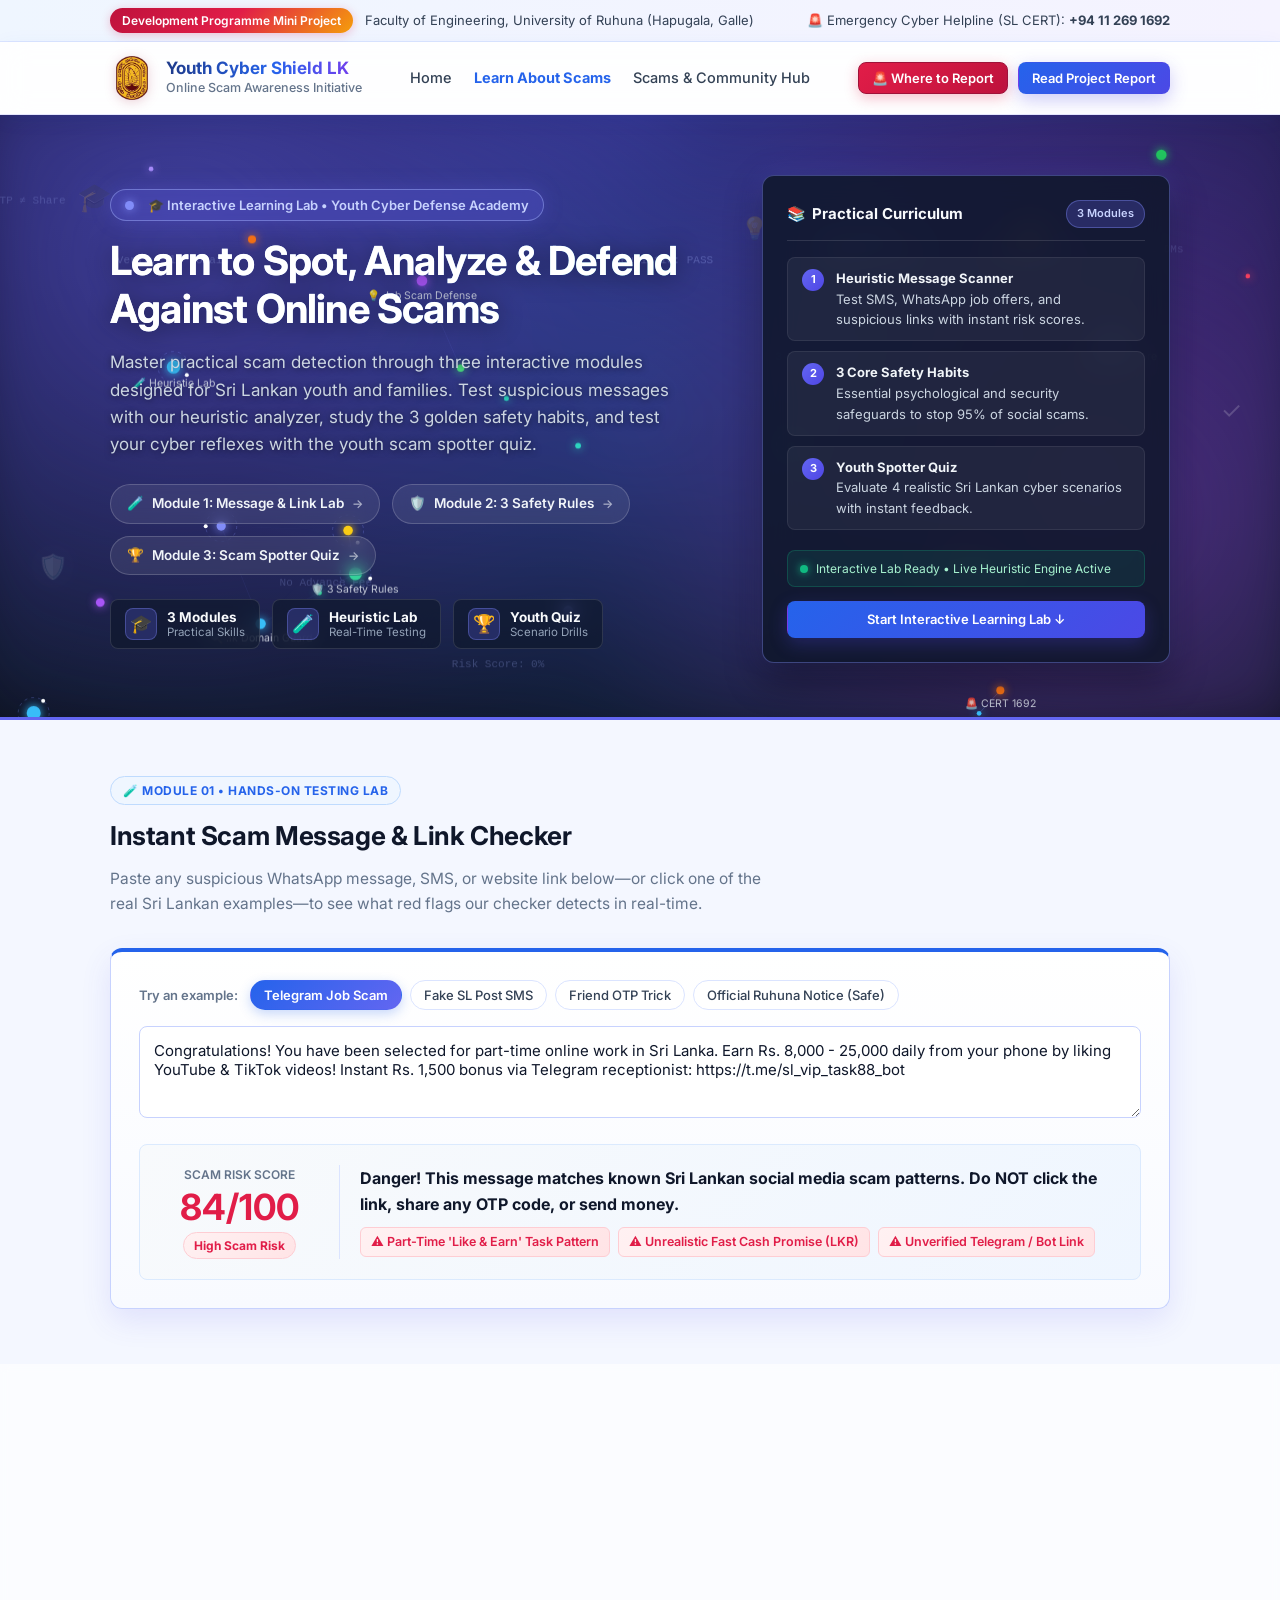
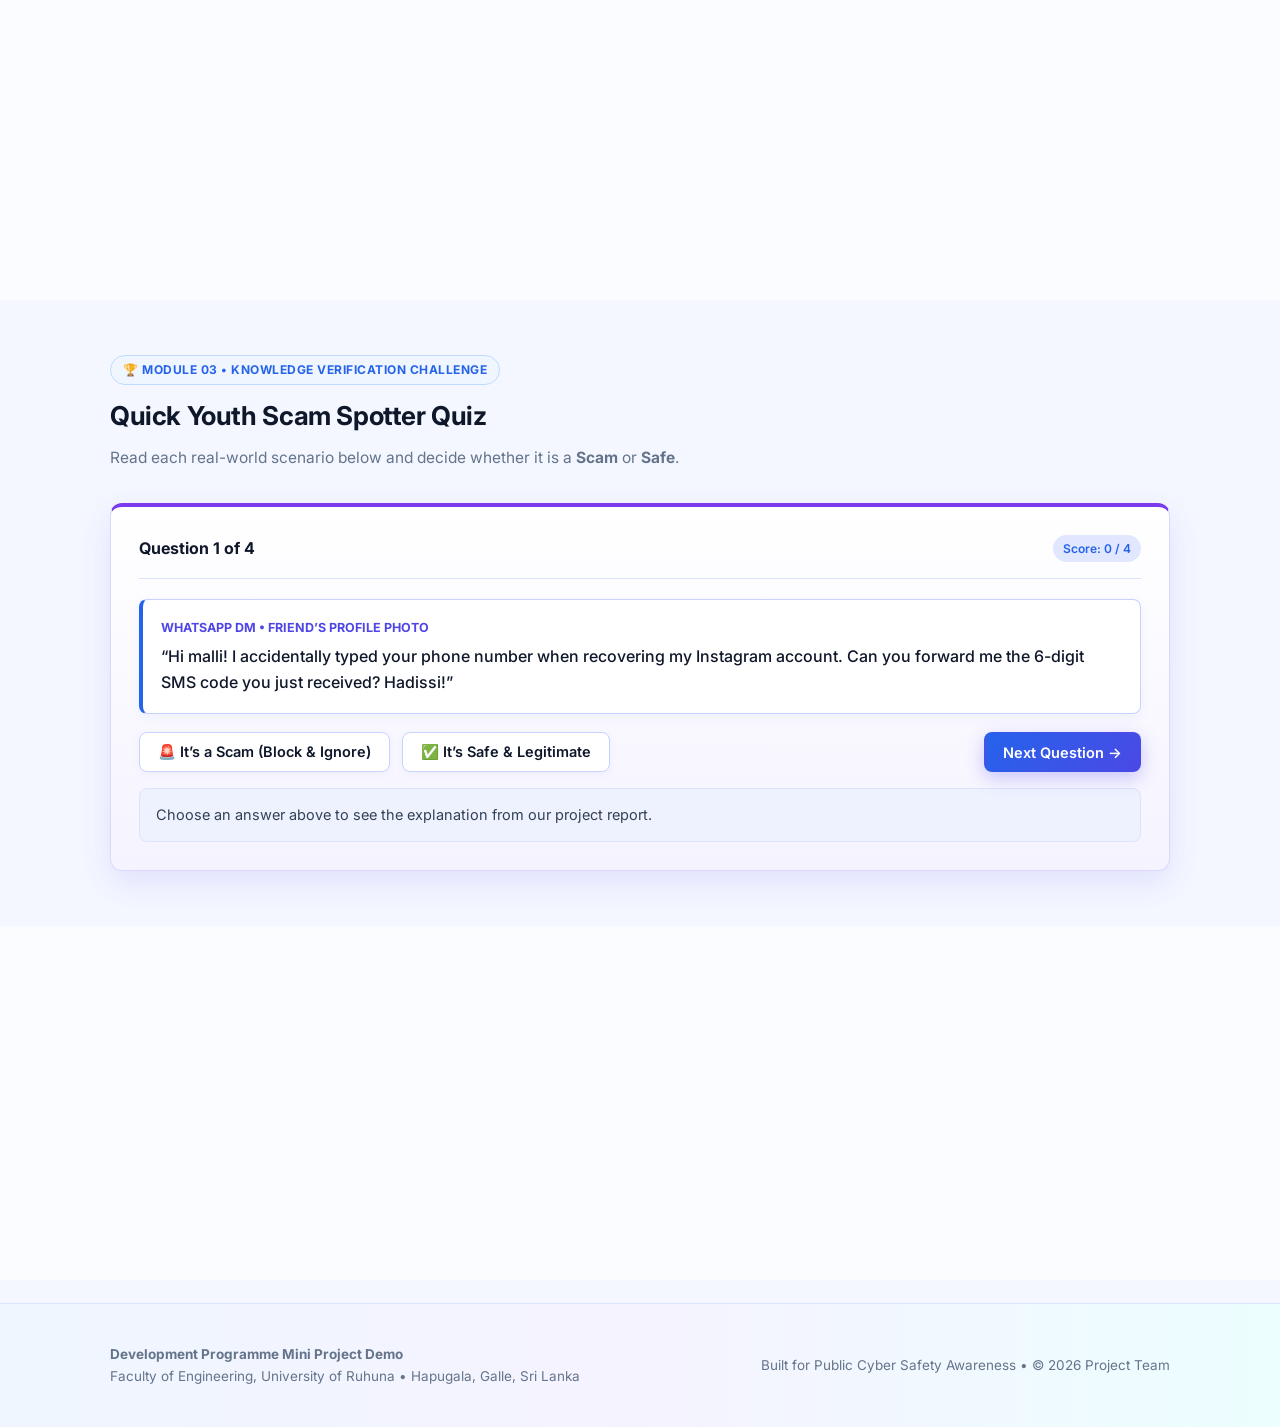
==== learn-scams.html @ e5319274 "Add files via upload" ====
<!DOCTYPE html>
<html lang="en">
<head>
  <meta charset="UTF-8" />
  <meta name="viewport" content="width=device-width, initial-scale=1.0" />
  <title>Learn About Scams &amp; Cyber Defense | Youth Cyber Shield LK - University of Ruhuna</title>
  <meta name="description" content="Interactive Cyber Safety Learning Hub: Instant Message & Link Checker, 3 Rules of Social Media Safety, and Youth Scam Spotter Quiz. Faculty of Engineering, University of Ruhuna." />
  <link rel="icon" type="image/png" href="ruhuna-logo.png" />
  <link rel="stylesheet" href="styles.css?v=2.2" />
</head>
<body>
  <!-- ========================================================================
       1. TOP ACADEMIC PROJECT BAR
       ======================================================================== -->
  <div class="uni-top-bar">
    <div class="container uni-top-inner">
      <div>
        <span class="uni-badge-pill">Development Programme Mini Project</span>
        <span style="margin-left: 8px;">Faculty of Engineering, University of Ruhuna (Hapugala, Galle)</span>
      </div>
      <div>
        <button type="button" class="top-helpline-trigger" data-open-helpline title="Click to view all Sri Lankan emergency scam helplines">
          🚨 Emergency Cyber Helpline (SL CERT): <strong>+94 11 269 1692</strong>
        </button>
      </div>
    </div>
  </div>

  <!-- ========================================================================
       2. QUICK ACCESS NAVIGATION BAR (With Ruhuna Logo in Top-Left)
       ======================================================================== -->
  <header class="site-header">
    <div class="container header-inner">
      <a href="index.html" class="brand-link" aria-label="Youth Cyber Shield LK Home">
        <img
          src="ruhuna-logo.png"
          alt="University of Ruhuna Logo"
          title="University of Ruhuna — Development Programme Mini Project"
          class="brand-logo"
        />
        <div>
          <div class="brand-title">Youth Cyber Shield LK</div>
          <div class="brand-subtitle">Online Scam Awareness Initiative</div>
        </div>
      </a>

      <ul class="nav-links">
        <li><a href="index.html">Home</a></li>
        <li><a href="learn-scams.html" style="color: var(--primary); font-weight: 700;">Learn About Scams</a></li>
        <li><a href="scams-community.html">Scams &amp; Community Hub</a></li>
      </ul>

      <div class="nav-actions">
        <button type="button" class="btn btn-danger btn-sm" data-open-helpline style="display: inline-flex; align-items: center; gap: 5px;">
          🚨 Where to Report
        </button>
        <button type="button" class="btn btn-primary btn-sm" data-open-report>
          Read Project Report
        </button>
      </div>

      <!-- Mobile Hamburger Menu Button -->
      <button type="button" class="mobile-menu-toggle" id="mobile-menu-toggle" aria-label="Toggle navigation menu" aria-expanded="false">
        <span class="hamburger-bar"></span>
        <span class="hamburger-bar"></span>
        <span class="hamburger-bar"></span>
      </button>
    </div>

    <!-- Mobile Slide-Down Navigation Drawer -->
    <div class="mobile-nav-drawer" id="mobile-nav-drawer" aria-hidden="true">
      <div class="mobile-nav-content">
        <div class="mobile-nav-section-title">Navigation Menu</div>
        <ul class="mobile-nav-links">
          <li>
            <a href="index.html" class="mobile-nav-link">
              <span class="mobile-nav-icon">🏠</span>
              <span>Home (Overview &amp; Findings)</span>
            </a>
          </li>
          <li>
            <a href="learn-scams.html" class="mobile-nav-link active">
              <span class="mobile-nav-icon">🎓</span>
              <span>Learn About Scams (Lab &amp; Quiz)</span>
              <span class="mobile-nav-tag">Interactive</span>
            </a>
          </li>
          <li>
            <a href="scams-community.html" class="mobile-nav-link">
              <span class="mobile-nav-icon">📢</span>
              <span>Scams &amp; Community Hub</span>
              <span class="mobile-nav-tag">Live Feed</span>
            </a>
          </li>
        </ul>

        <div class="mobile-nav-divider"></div>
        <div class="mobile-nav-section-title">Emergency &amp; Details</div>

        <div class="mobile-nav-actions">
          <button type="button" class="btn btn-danger btn-sm" data-open-helpline style="width: 100%; justify-content: center;">
            🚨 Emergency Helplines (SL CERT &amp; CID)
          </button>
          <button type="button" class="btn btn-primary btn-sm" data-open-report style="width: 100%; justify-content: center;">
            📄 Read Project Report &amp; Team Details
          </button>
        </div>

        <div class="mobile-nav-footer">
          Faculty of Engineering • University of Ruhuna<br />
          Development Programme Mini Project
        </div>
      </div>
    </div>
  </header>

  <!-- ========================================================================
       3. LEARNING THEME HERO BANNER (Interactive Academy & Lab)
       ======================================================================== -->
  <section class="learning-hero-banner" id="top">
    <!-- Interactive Canvas Visualizing Cyber Knowledge Synapses & Heuristic Defense -->
    <canvas class="learning-hero-canvas" id="learning-academy-canvas" aria-hidden="true"></canvas>

    <!-- Floating Ambient Academic Shapes -->
    <div class="learning-floating-shapes" aria-hidden="true">
      <span class="learning-float-icon icon-1">🎓</span>
      <span class="learning-float-icon icon-2">🛡️</span>
      <span class="learning-float-icon icon-3">💡</span>
      <span class="learning-float-icon icon-4">⚡</span>
      <span class="learning-float-icon icon-5">✓</span>
    </div>

    <div class="container hero-grid">
      <!-- Left Column: Learning Overview -->
      <div>
        <span class="hero-tag learning-badge-glow" style="background: rgba(99, 102, 241, 0.25); border-color: rgba(165, 180, 252, 0.45); color: #c7d2fe;">
          <span class="live-pulse-dot" style="background-color: #818cf8; box-shadow: 0 0 10px #818cf8;"></span>
          <span id="learning-live-ticker">🎓 Interactive Learning Lab • Youth Cyber Defense Academy</span>
        </span>
        <h1 class="hero-title" style="color: #ffffff;">
          Learn to Spot, Analyze &amp; Defend Against Online Scams
        </h1>
        <p class="hero-lead" style="color: #cbd5e1;">
          Master practical scam detection through three interactive modules designed for Sri Lankan youth and families. Test suspicious messages with our heuristic analyzer, study the 3 golden safety habits, and test your cyber reflexes with the youth scam spotter quiz.
        </p>

        <div class="learning-track-bar">
          <a href="#checker" class="learning-module-pill">
            <span class="module-pill-icon">🧪</span>
            <span>Module 1: Message &amp; Link Lab</span>
            <span class="pill-arrow">→</span>
          </a>
          <a href="#safety-steps" class="learning-module-pill">
            <span class="module-pill-icon">🛡️</span>
            <span>Module 2: 3 Safety Rules</span>
            <span class="pill-arrow">→</span>
          </a>
          <a href="#quiz" class="learning-module-pill">
            <span class="module-pill-icon">🏆</span>
            <span>Module 3: Scam Spotter Quiz</span>
            <span class="pill-arrow">→</span>
          </a>
        </div>

        <!-- Animated Learning Metrics Row -->
        <div class="learning-metrics-row">
          <div class="learning-metric-card">
            <span class="metric-icon">🎓</span>
            <div>
              <div class="metric-val">3 Modules</div>
              <div class="metric-lbl">Practical Skills</div>
            </div>
          </div>
          <div class="learning-metric-card">
            <span class="metric-icon">🧪</span>
            <div>
              <div class="metric-val">Heuristic Lab</div>
              <div class="metric-lbl">Real-Time Testing</div>
            </div>
          </div>
          <div class="learning-metric-card">
            <span class="metric-icon">🏆</span>
            <div>
              <div class="metric-val">Youth Quiz</div>
              <div class="metric-lbl">Scenario Drills</div>
            </div>
          </div>
        </div>
      </div>

      <!-- Right Column: Interactive Curriculum Card -->
      <aside class="learning-curriculum-card" aria-label="Interactive Curriculum Overview">
        <div style="display: flex; align-items: center; justify-content: space-between; padding-bottom: 12px; border-bottom: 1px solid rgba(255, 255, 255, 0.12);">
          <div style="font-weight: 700; font-size: 15px; color: #f8fafc; display: flex; align-items: center; gap: 6px;">
            <span>📚</span>
            <span>Practical Curriculum</span>
          </div>
          <span class="scam-badge" style="background: rgba(99, 102, 241, 0.25); color: #c7d2fe; border: 1px solid rgba(129, 140, 248, 0.4); font-size: 11px;">
            3 Modules
          </span>
        </div>

        <div class="curriculum-list">
          <div class="curriculum-item">
            <span class="curriculum-step-badge">1</span>
            <div>
              <strong style="color: #f1f5f9; display: block;">Heuristic Message Scanner</strong>
              <span>Test SMS, WhatsApp job offers, and suspicious links with instant risk scores.</span>
            </div>
          </div>

          <div class="curriculum-item">
            <span class="curriculum-step-badge">2</span>
            <div>
              <strong style="color: #f1f5f9; display: block;">3 Core Safety Habits</strong>
              <span>Essential psychological and security safeguards to stop 95% of social scams.</span>
            </div>
          </div>

          <div class="curriculum-item">
            <span class="curriculum-step-badge">3</span>
            <div>
              <strong style="color: #f1f5f9; display: block;">Youth Spotter Quiz</strong>
              <span>Evaluate 4 realistic Sri Lankan cyber scenarios with instant feedback.</span>
            </div>
          </div>
        </div>

        <!-- Interactive Lab Radar Status Indicator -->
        <div class="curriculum-radar-bar">
          <span class="radar-dot-pulse"></span>
          <span class="radar-text">Interactive Lab Ready • Live Heuristic Engine Active</span>
        </div>

        <a href="#checker" class="btn btn-primary btn-sm" style="width: 100%; text-align: center;">
          Start Interactive Learning Lab ↓
        </a>
      </aside>
    </div>
  </section>

  <!-- ========================================================================
       4. MODULE 01: INTERACTIVE SCAM MESSAGE & LINK CHECKER (Demo Tool)
       ======================================================================== -->
  <section class="section" id="checker">
    <div class="container">
      <div class="section-header">
        <span class="learning-badge-tag">🧪 Module 01 • Hands-on Testing Lab</span>
        <h2 class="section-title">Instant Scam Message &amp; Link Checker</h2>
        <p class="section-desc">
          Paste any suspicious WhatsApp message, SMS, or website link below—or click one of the real Sri Lankan examples—to see what red flags our checker detects in real-time.
        </p>
      </div>

      <div class="checker-card">
        <div class="preset-row" id="scanner-presets">
          <span class="preset-label">Try an example:</span>
          <button type="button" class="preset-chip" data-preset="telegram" data-active>Telegram Job Scam</button>
          <button type="button" class="preset-chip" data-preset="slpost">Fake SL Post SMS</button>
          <button type="button" class="preset-chip" data-preset="whatsapp_otp">Friend OTP Trick</button>
          <button type="button" class="preset-chip" data-preset="safe_uni">Official Ruhuna Notice (Safe)</button>
        </div>

        <textarea id="scanner-input" class="checker-textarea" aria-label="Paste message or link to check">Congratulations! You have been selected for part-time online work in Sri Lanka. Earn Rs. 8,000 - 25,000 daily from your phone by liking YouTube & TikTok videos! Instant Rs. 1,500 bonus via Telegram receptionist: https://t.me/sl_vip_task88_bot</textarea>

        <div class="checker-result" id="scanner-output">
          <div class="score-box">
            <div class="score-label">Scam Risk Score</div>
            <div class="score-number" id="risk-score-number" style="color: var(--danger-text);">94/100</div>
            <span class="score-verdict badge-red" id="risk-verdict-label">High Scam Risk</span>
          </div>

          <div>
            <div style="font-weight: 700; font-size: 16px; color: var(--text-main);" id="risk-summary-text">
              Warning: This looks like a classic Telegram/WhatsApp “Part-Time Task” scam targeting Sri Lankan students.
            </div>
            <div class="flags-list" id="risk-flags-container">
              <!-- Populated by app.js -->
            </div>
          </div>
        </div>
      </div>
    </div>
  </section>

  <!-- ========================================================================
       5. MODULE 02: SIMPLE 3-STEP SAFETY GUIDE FOR YOUTH
       ======================================================================== -->
  <section class="section section-alt" id="safety-steps">
    <div class="container">
      <div class="section-header">
        <span class="learning-badge-tag">🛡️ Module 02 • Core Prevention Checklist</span>
        <h2 class="section-title">3 Simple Rules to Stay Safe on Social Media</h2>
        <p class="section-desc">
          Share these three habits with your batchmates, siblings, and parents—they stop over 95% of social engineering attacks.
        </p>
      </div>

      <div class="steps-grid">
        <div class="step-card">
          <span class="step-number">1</span>
          <h3>Pause When Pressured</h3>
          <p>
            Scammers rely on urgency—either fear (“your account/parcel will be blocked in 2 hours”) or easy money (“earn Rs. 15,000 today”). Whenever a message rushes you, pause and verify.
          </p>
        </div>

        <div class="step-card">
          <span class="step-number">2</span>
          <h3>Turn On 2-Step Verification</h3>
          <p>
            Go to <strong>WhatsApp / Telegram → Settings → Account → Two-Step Verification</strong> and set a 6-digit PIN. Never forward SMS verification codes to anyone, even if it looks like a friend asking.
          </p>
        </div>

        <div class="step-card">
          <span class="step-number">3</span>
          <h3>Call Before You Send Money</h3>
          <p>
            If a friend or relative messages you on WhatsApp or Instagram asking for an urgent bank transfer or EzCash reload, call their phone number directly to hear their voice first.
          </p>
        </div>
      </div>
    </div>
  </section>

  <!-- ========================================================================
       6. MODULE 03: QUICK 4-QUESTION YOUTH AWARENESS QUIZ
       ======================================================================== -->
  <section class="section" id="quiz">
    <div class="container">
      <div class="section-header">
        <span class="learning-badge-tag">🏆 Module 03 • Knowledge Verification Challenge</span>
        <h2 class="section-title">Quick Youth Scam Spotter Quiz</h2>
        <p class="section-desc">
          Read each real-world scenario below and decide whether it is a <strong>Scam</strong> or <strong>Safe</strong>.
        </p>
      </div>

      <div class="quiz-card">
        <div class="quiz-top-bar">
          <span style="font-weight: 700; color: var(--text-main);" id="quiz-progress-label">Question 1 of 4</span>
          <span class="scam-badge" style="background: var(--primary-light); color: var(--primary);" id="quiz-score-badge">
            Score: 0 / 4
          </span>
        </div>

        <div class="quiz-message-box">
          <div class="quiz-sender" id="quiz-channel-tag">WHATSAPP DM • FRIEND’S PROFILE PHOTO</div>
          <div class="quiz-text" id="quiz-message-text">
            “Hi malli! I accidentally typed your phone number when recovering my Instagram account. Can you forward me the 6-digit SMS code you just received? Hadissi!”
          </div>
        </div>

        <div class="quiz-btn-row">
          <button type="button" class="btn btn-outline" data-quiz-answer="scam">
            🚨 It’s a Scam (Block &amp; Ignore)
          </button>
          <button type="button" class="btn btn-outline" data-quiz-answer="safe">
            ✅ It’s Safe &amp; Legitimate
          </button>
          <button type="button" class="btn btn-primary" id="quiz-next-btn" style="margin-left: auto;">
            Next Question →
          </button>
        </div>

        <div class="quiz-feedback-banner" id="quiz-feedback-box">
          Choose an answer above to see the explanation from our project report.
        </div>
      </div>
    </div>
  </section>

  <!-- ========================================================================
       7. NEXT STEPS & COMMUNITY GATEWAY
       ======================================================================== -->
  <section class="section section-alt" style="padding: 48px 0; border-top: 1px solid var(--border-color);">
    <div class="container" style="text-align: center; max-width: 720px;">
      <span class="learning-badge-tag" style="background: #fdf2f8; color: #be185d; border-color: #fbcfe8;">
        🤝 Put Knowledge Into Practice
      </span>
      <h3 style="font-size: 22px; font-weight: 700; color: var(--text-main); margin-bottom: 8px;">
        Found a Suspicious Message in Real Life?
      </h3>
      <p style="font-size: 15px; color: var(--text-muted); margin-bottom: 22px;">
        Share it on our public Community Watch board to protect other youth, parents, and schools across Sri Lanka, or study our empirical survey on the top 4 social media scams.
      </p>
      <div style="display: flex; flex-wrap: wrap; justify-content: center; gap: 12px;">
        <a href="scams-community.html#tab-community" class="btn btn-primary">
          📢 Share Scam Alert with Society
        </a>
        <a href="scams-community.html#tab-scams" class="btn btn-outline">
          🔍 Explore Top 4 Scam Directory
        </a>
        <a href="index.html" class="btn btn-outline">
          ← Return to Home
        </a>
      </div>
    </div>
  </section>

  <!-- ========================================================================
       8. CLEAN LIGHT FOOTER
       ======================================================================== -->
  <footer class="site-footer">
    <div class="container footer-inner">
      <div class="footer-note">
        <strong>Development Programme Mini Project Demo</strong><br />
        Faculty of Engineering, University of Ruhuna • Hapugala, Galle, Sri Lanka
      </div>

      <div class="footer-note">
        Built for Public Cyber Safety Awareness • © 2026 Project Team
      </div>
    </div>
  </footer>

  <!-- ========================================================================
       9. PROJECT REPORT SUMMARY MODAL
       ======================================================================== -->
  <div class="modal-backdrop" id="report-modal" role="dialog" aria-modal="true" aria-labelledby="report-modal-title">
    <div class="modal-card">
      <div class="modal-head">
        <div>
          <div style="font-size: 12px; font-weight: 700; color: var(--ruhuna-maroon); text-transform: uppercase;">
            University of Ruhuna • Faculty of Engineering
          </div>
          <h3 id="report-modal-title" style="font-size: 18px; font-weight: 700; color: var(--text-main);">
            Development Programme Mini Project Report Summary
          </h3>
        </div>
        <button type="button" class="btn btn-outline btn-sm" id="close-report-modal">Close ✕</button>
      </div>

      <div class="modal-body">
        <div style="background: var(--bg-subtle); padding: 16px; border-radius: var(--radius-sm); border: 1px solid var(--border-color);">
          <div style="font-size: 12px; font-weight: 700; color: var(--text-muted); text-transform: uppercase; margin-bottom: 4px;">
            Project Title
          </div>
          <div style="font-size: 16px; font-weight: 700; color: var(--text-main); margin-bottom: 12px;">
            Online Scam Awareness Among Sri Lankan Youth: Survey Analysis &amp; Preventive Web Platform
          </div>
          <div style="display: flex; align-items: center; gap: 12px; padding-top: 10px; border-top: 1px solid var(--border-color);">
            <img
              src="supervisor.jpg"
              alt="Mr. B.D.S.M. Kavisigamuwa"
              style="width: 52px; height: 52px; border-radius: 50%; object-fit: cover; object-position: center 22%; border: 2px solid var(--primary); flex-shrink: 0;"
            />
            <div style="font-size: 13.5px; color: var(--text-body);">
              <strong>Project Supervisor:</strong> Mr. B.D.S.M. Kavisigamuwa<br />
              <strong>Group Members:</strong> K.M.R.I. Suraweera (Developer), K.H. Sumuditha, S.D.T.A. Sumedhaarachchi, S. Thaaniyaluxman
            </div>
          </div>
          <div style="display: flex; align-items: center; flex-wrap: wrap; gap: 10px; margin-top: 10px; padding-top: 10px; border-top: 1px dashed var(--border-color);">
            <img
              src="suraweera.jpg"
              alt="K.M.R.I. Suraweera (Developer)"
              style="width: 40px; height: 40px; border-radius: 50%; object-fit: cover; object-position: center 20%; border: 2px solid var(--primary); flex-shrink: 0;"
            />
            <span style="font-size: 13px; font-weight: 600; color: var(--text-main);">K.M.R.I. Suraweera <small style="color: var(--primary); font-weight: 700;">(Developer)</small></span>
            <span style="color: var(--border-color);">•</span>
            <img
              src="sumuditha.jpg"
              alt="K.H. Sumuditha"
              style="width: 40px; height: 40px; border-radius: 50%; object-fit: cover; object-position: center 20%; border: 2px solid var(--primary); flex-shrink: 0;"
            />
            <span style="font-size: 13px; font-weight: 600; color: var(--text-main);">K.H. Sumuditha</span>
            <span style="color: var(--border-color);">•</span>
            <img
              src="sumedhaarachchi.jpg"
              alt="S.D.T.A. Sumedhaarachchi"
              style="width: 40px; height: 40px; border-radius: 50%; object-fit: cover; object-position: center 20%; border: 2px solid var(--primary); flex-shrink: 0;"
            />
            <span style="font-size: 13px; font-weight: 600; color: var(--text-main);">S.D.T.A. Sumedhaarachchi</span>
            <span style="color: var(--border-color);">•</span>
            <img
              src="thaaniyaluxman.jpg"
              alt="S. Thaaniyaluxman"
              style="width: 40px; height: 40px; border-radius: 50%; object-fit: cover; object-position: center 20%; border: 2px solid var(--primary); flex-shrink: 0;"
            />
            <span style="font-size: 13px; font-weight: 600; color: var(--text-main);">S. Thaaniyaluxman</span>
          </div>
        </div>

        <div>
          <h4 style="font-size: 15px; font-weight: 700; color: var(--text-main); margin-bottom: 6px;">1. Executive Abstract</h4>
          <p style="font-size: 14.5px; color: var(--text-body);">
            With high social media penetration among Sri Lankan youth aged 16–26, scammers increasingly use WhatsApp, Telegram, Instagram, and TikTok to run “part-time task” Ponzi schemes, phishing giveaways, and OTP account takeovers. Our Development Programme Mini Project survey (<strong>N = 420</strong> respondents) found that while youth use social platforms daily, <strong>68.4%</strong> struggle to spot spoofed website domains (<code>.top</code>, <code>.xyz</code>) on mobile phones and <strong>81.0%</strong> are unaware of official reporting procedures through Sri Lanka CERT|CC.
          </p>
        </div>

        <div>
          <h4 style="font-size: 15px; font-weight: 700; color: var(--text-main); margin-bottom: 6px;">2. Key Survey Takeaways (N = 420 Youth Respondents)</h4>
          <ul style="padding-left: 20px; font-size: 14.5px; color: var(--text-body); display: flex; flex-direction: column; gap: 6px;">
            <li><strong>73.1%</strong> received unsolicited WhatsApp or Telegram messages offering high daily payouts for liking social media posts.</li>
            <li><strong>42.0%</strong> of reported financial losses originated from “VIP Prepaid Task” traps after scammers paid a small initial bonus (Rs. 1,000–1,500) to build trust.</li>
            <li><strong>68.4%</strong> could not reliably distinguish fake courier/telecom phishing links from official <code>.lk</code> websites.</li>
          </ul>
        </div>

        <div style="display: flex; align-items: center; justify-content: flex-end; padding-top: 12px; border-top: 1px solid var(--border-color);">
          <a href="#checker" class="btn btn-primary btn-sm" onclick="document.getElementById('report-modal').removeAttribute('data-open');">
            Try the Scam Message Checker
          </a>
        </div>
      </div>
    </div>
  </div>

  <!-- ========================================================================
       10. EMERGENCY SCAM HELPLINES POPUP MODAL (Quick Access)
       ======================================================================== -->
  <div class="modal-backdrop" id="helpline-modal" role="dialog" aria-modal="true" aria-labelledby="helpline-modal-title">
    <div class="modal-card" style="border-top: 4px solid #e11d48; max-width: 680px;">
      <div class="modal-head" style="border-bottom: 1px solid var(--border-color); padding-bottom: 14px;">
        <div>
          <div style="font-size: 12px; font-weight: 700; color: #e11d48; text-transform: uppercase; letter-spacing: 0.5px;">
            🚨 Emergency Assistance • Sri Lanka
          </div>
          <h3 id="helpline-modal-title" style="font-size: 20px; font-weight: 700; color: var(--text-main);">
            Where to Report Scams in Sri Lanka
          </h3>
        </div>
        <button type="button" class="btn btn-outline btn-sm" id="close-helpline-modal">Close ✕</button>
      </div>

      <div class="modal-body" style="display: flex; flex-direction: column; gap: 16px; padding: 22px;">
        <p style="font-size: 14.5px; color: var(--text-muted); margin: 0;">
          If you or someone you know has shared a 6-digit OTP, clicked a phishing link, or transferred money to a scammer, contact these official organizations immediately:
        </p>

        <ul class="helpline-list" style="margin: 0;">
          <li class="helpline-item">
            <div>
              <strong style="color: var(--text-main); font-size: 15px;">Sri Lanka CERT|CC (National Cyber Security Center)</strong>
              <span style="display: block; font-size: 13.5px; color: var(--text-muted); margin-top: 3px;">
                Hotline: <strong>+94 11 269 1692</strong> • Email: <a href="mailto:report@cert.gov.lk" style="color: var(--primary);">report@cert.gov.lk</a>
              </span>
            </div>
            <button type="button" class="btn btn-outline btn-sm" data-copy="+94 11 269 1692">
              Copy
            </button>
          </li>
          <li class="helpline-item">
            <div>
              <strong style="color: var(--text-main); font-size: 15px;">CID Cyber Crime Division (Sri Lanka Police)</strong>
              <span style="display: block; font-size: 13.5px; color: var(--text-muted); margin-top: 3px;">
                Tel: <strong>011-2422176</strong> • Police Emergency: <strong>119</strong>
              </span>
            </div>
            <span class="scam-badge badge-red">24/7 Police</span>
          </li>
          <li class="helpline-item">
            <div>
              <strong style="color: var(--text-main); font-size: 15px;">Your Bank’s 24/7 Fraud &amp; Card Hotline</strong>
              <span style="display: block; font-size: 13.5px; color: var(--text-muted); margin-top: 3px;">
                Call the phone number printed on the back of your ATM/Debit card immediately to freeze transfers or compromised accounts.
              </span>
            </div>
            <span class="scam-badge badge-amber">Urgent</span>
          </li>
        </ul>

        <div style="background: var(--bg-subtle); padding: 14px; border-radius: var(--radius-sm); border: 1px solid var(--border-color); font-size: 13px; color: var(--text-body);">
          💡 <strong>Quick Action Advice:</strong> Take screenshots of suspicious WhatsApp/Telegram messages, transaction receipts, and phone numbers before blocking the scammer. Sri Lanka CERT and Police CID require these records when filing a formal cyber complaint.
        </div>

        <div style="display: flex; justify-content: flex-end; gap: 10px; padding-top: 10px; border-top: 1px solid var(--border-color);">
          <a href="scams-community.html#tab-community" class="btn btn-outline btn-sm" onclick="document.getElementById('helpline-modal').removeAttribute('data-open');">
            📢 Post to Community Warning Board
          </a>
          <button type="button" class="btn btn-primary btn-sm" onclick="document.getElementById('helpline-modal').removeAttribute('data-open');">
            Understood, Close
          </button>
        </div>
      </div>
    </div>
  </div>

  <!-- ========================================================================
       MOBILE FIXED BOTTOM NAVIGATION BAR (Thumb Friendly)
       ======================================================================== -->
  <nav class="mobile-bottom-bar" aria-label="Mobile Quick Navigation">
    <a href="index.html" class="mobile-tab-item">
      <span class="tab-icon">🏠</span>
      <span class="tab-label">Home</span>
    </a>
    <a href="learn-scams.html" class="mobile-tab-item active">
      <span class="tab-icon">🎓</span>
      <span class="tab-label">Learn</span>
    </a>
    <a href="scams-community.html" class="mobile-tab-item">
      <span class="tab-icon">📢</span>
      <span class="tab-label">Alerts</span>
    </a>
    <button type="button" class="mobile-tab-item helpline-tab" data-open-helpline>
      <span class="tab-icon">🚨</span>
      <span class="tab-label">Report</span>
    </button>
  </nav>

  <script src="app.js?v=2.2"></script>
</body>
</html>
---- styles.css ----
/* ==========================================================================
   VIBRANT COLORFUL LIGHT-THEME & ANIMATED STYLESHEET
   Development Programme Mini Project — University of Ruhuna
   Topic: Online Scam Awareness Among Sri Lankan Youth
   ========================================================================== */

@import url('https://fonts.googleapis.com/css2?family=Inter:wght@400;500;600;700&display=swap');

:root {
  --bg-page: #f4f7ff;
  --bg-card: #ffffff;
  --bg-subtle: #eef2ff;
  --text-main: #0f172a;
  --text-body: #334155;
  --text-muted: #64748b;
  --border-color: #dbe4ff;

  /* Vibrant multi-tone palette */
  --primary: #2563eb;
  --primary-hover: #1d4ed8;
  --primary-light: #e0e7ff;
  --accent-indigo: #4f46e5;
  --accent-violet: #7c3aed;
  --accent-teal: #0d9488;
  --accent-cyan: #06b6d4;
  --ruhuna-maroon: #9f1239;
  --ruhuna-gold: #d97706;
  --ruhuna-cream: #fffbeb;

  /* Status colors */
  --danger-bg: #fff1f2;
  --danger-border: #fecdd3;
  --danger-text: #e11d48;

  --warning-bg: #fffbeb;
  --warning-border: #fde68a;
  --warning-text: #d97706;

  --safe-bg: #ecfdf5;
  --safe-border: #a7f3d0;
  --safe-text: #059669;

  --radius-sm: 8px;
  --radius-md: 12px;
  --radius-lg: 16px;
  --shadow-sm: 0 4px 14px rgba(37, 99, 235, 0.06);
  --shadow-md: 0 12px 30px rgba(79, 70, 229, 0.12);
}

/* ==========================================================================
   KEYFRAME ANIMATIONS
   ========================================================================== */
@keyframes gradientFlow {
  0% { background-position: 0% 50%; }
  50% { background-position: 100% 50%; }
  100% { background-position: 0% 50%; }
}

@keyframes floatCard {
  0%, 100% { transform: translateY(0px); }
  50% { transform: translateY(-7px); }
}

@keyframes softPulse {
  0%, 100% { box-shadow: 0 0 0 0 rgba(37, 99, 235, 0.28); }
  50% { box-shadow: 0 0 0 8px rgba(37, 99, 235, 0); }
}

@keyframes badgePulseRed {
  0%, 100% { box-shadow: 0 0 0 0 rgba(225, 29, 72, 0.25); }
  50% { box-shadow: 0 0 0 6px rgba(225, 29, 72, 0); }
}

@keyframes fadeInUp {
  from {
    opacity: 0;
    transform: translateY(22px);
  }
  to {
    opacity: 1;
    transform: translateY(0);
  }
}

@keyframes shimmerSweep {
  0% { transform: translateX(-120%) skewX(-18deg); }
  100% { transform: translateX(220%) skewX(-18deg); }
}

@keyframes cyberBgPanZoom {
  0% {
    transform: scale(1.06) translate(0%, 0%);
  }
  33% {
    transform: scale(1.18) translate(-3%, -2%);
  }
  66% {
    transform: scale(1.13) translate(2.5%, 1.8%);
  }
  100% {
    transform: scale(1.06) translate(0%, 0%);
  }
}

@keyframes heroBannerScanBeam {
  0% {
    transform: translateY(-100%);
    opacity: 0;
  }
  30% {
    opacity: 0.55;
  }
  70% {
    opacity: 0.55;
  }
  100% {
    transform: translateY(220%);
    opacity: 0;
  }
}

@keyframes cyberBgMobilePan {
  0% {
    transform: scale(1.04) translate(0%, 0%);
  }
  50% {
    transform: scale(1.08) translate(-1.5%, 1%);
  }
  100% {
    transform: scale(1.04) translate(1.5%, -1%);
  }
}

@keyframes heroBannerMobileScan {
  0% {
    top: -80px;
    opacity: 0;
  }
  15% {
    opacity: 0.45;
  }
  85% {
    opacity: 0.45;
  }
  100% {
    top: 100%;
    opacity: 0;
  }
}

*,
*::before,
*::after {
  box-sizing: border-box;
  margin: 0;
  padding: 0;
}

html {
  scroll-behavior: smooth;
  font-family: 'Inter', -apple-system, BlinkMacSystemFont, 'Segoe UI', Roboto, sans-serif;
  color: var(--text-main);
  background-color: var(--bg-page);
  line-height: 1.6;
}

body {
  position: relative;
  background-color: var(--bg-page);
  color: var(--text-body);
  font-size: 16px;
  overflow-x: hidden;
}

/* Subtle light-themed background glow for lower page sections */
body::before {
  content: "";
  position: fixed;
  inset: 0;
  z-index: -2;
  background:
    radial-gradient(circle at 12% 15%, rgba(59, 130, 246, 0.1), transparent 36%),
    radial-gradient(circle at 88% 25%, rgba(16, 185, 129, 0.1), transparent 38%),
    radial-gradient(circle at 50% 75%, rgba(124, 58, 237, 0.08), transparent 42%),
    var(--bg-page);
  pointer-events: none;
}

/* Animated Floating Cyber / Hacker / Scam-Alert Banner Canvas */
.cyber-bg-canvas {
  position: absolute;
  inset: 0;
  width: 100%;
  height: 100%;
  z-index: 1;
  pointer-events: none;
  filter: blur(0.6px);
  opacity: 0.92;
}

a {
  color: var(--primary);
  text-decoration: none;
  transition: color 0.2s ease;
}

a:hover {
  text-decoration: underline;
}

img {
  max-width: 100%;
  display: block;
}

.container {
  width: 100%;
  max-width: 1100px;
  margin: 0 auto;
  padding: 0 20px;
}

/* Scroll-reveal animation helper */
.reveal-on-scroll {
  opacity: 0;
  transform: translateY(24px);
  transition: opacity 0.65s cubic-bezier(0.22, 1, 0.36, 1), transform 0.65s cubic-bezier(0.22, 1, 0.36, 1);
}

.reveal-on-scroll.is-visible {
  opacity: 1;
  transform: translateY(0);
}

/* ==========================================================================
   TOP UNIVERSITY BANNER
   ========================================================================== */
.uni-top-bar {
  background: linear-gradient(90deg, #eff6ff 0%, #f5f3ff 50%, #ecfeff 100%);
  background-size: 200% 200%;
  animation: gradientFlow 10s ease infinite;
  border-bottom: 1px solid var(--border-color);
  font-size: 13px;
  color: var(--text-body);
  padding: 8px 0;
}

.uni-top-inner {
  display: flex;
  align-items: center;
  justify-content: space-between;
  flex-wrap: wrap;
  gap: 8px;
}

.uni-badge-pill {
  display: inline-flex;
  align-items: center;
  gap: 6px;
  font-weight: 600;
  color: #ffffff;
  background: linear-gradient(135deg, #be123c 0%, #e11d48 50%, #f59e0b 100%);
  padding: 3px 12px;
  border-radius: 999px;
  font-size: 12px;
  box-shadow: 0 2px 10px rgba(225, 29, 72, 0.25);
  animation: badgePulseRed 3s infinite;
}

/* ==========================================================================
   NAVIGATION HEADER
   ========================================================================== */
.site-header {
  position: sticky;
  top: 0;
  z-index: 40;
  background: rgba(255, 255, 255, 0.88);
  backdrop-filter: blur(14px);
  -webkit-backdrop-filter: blur(14px);
  border-bottom: 1px solid rgba(99, 102, 241, 0.16);
  box-shadow: 0 4px 20px rgba(37, 99, 235, 0.06);
}

.header-inner {
  display: flex;
  align-items: center;
  justify-content: space-between;
  min-height: 72px;
  gap: 16px;
}

.brand-link {
  display: flex;
  align-items: center;
  gap: 12px;
  text-decoration: none !important;
  color: var(--text-main);
  transition: transform 0.25s ease;
}

.brand-link:hover {
  transform: translateY(-1px);
}

.brand-logo {
  width: 44px;
  height: 44px;
  object-fit: contain;
  flex-shrink: 0;
  filter: drop-shadow(0 2px 6px rgba(159, 18, 57, 0.2));
  transition: transform 0.35s cubic-bezier(0.34, 1.56, 0.64, 1);
}

.brand-link:hover .brand-logo {
  transform: scale(1.1) rotate(-4deg);
}

.brand-title {
  font-size: 17px;
  font-weight: 700;
  background: linear-gradient(90deg, #1e3a8a 0%, #2563eb 55%, #7c3aed 100%);
  -webkit-background-clip: text;
  background-clip: text;
  color: transparent;
  line-height: 1.2;
}

.brand-subtitle {
  font-size: 12.5px;
  color: var(--text-muted);
  font-weight: 500;
}

.nav-links {
  display: flex;
  align-items: center;
  gap: 22px;
  list-style: none;
}

.nav-links a {
  position: relative;
  color: var(--text-body);
  font-size: 14.5px;
  font-weight: 500;
  text-decoration: none;
  padding: 4px 0;
  transition: color 0.2s ease;
}

.nav-links a::after {
  content: "";
  position: absolute;
  left: 0;
  bottom: -2px;
  width: 100%;
  height: 2px;
  border-radius: 2px;
  background: linear-gradient(90deg, var(--primary), var(--accent-violet), var(--accent-cyan));
  transform: scaleX(0);
  transform-origin: right;
  transition: transform 0.28s cubic-bezier(0.22, 1, 0.36, 1);
}

.nav-links a:hover {
  color: var(--primary);
}

.nav-links a:hover::after {
  transform: scaleX(1);
  transform-origin: left;
}

/* ==========================================================================
   BUTTONS
   ========================================================================== */
.btn {
  position: relative;
  overflow: hidden;
  display: inline-flex;
  align-items: center;
  justify-content: center;
  gap: 8px;
  padding: 10px 18px;
  border-radius: var(--radius-sm);
  font-size: 14.5px;
  font-weight: 600;
  cursor: pointer;
  border: 1px solid transparent;
  text-decoration: none !important;
  transition: transform 0.22s cubic-bezier(0.34, 1.56, 0.64, 1), box-shadow 0.22s ease, background-color 0.2s ease, border-color 0.2s ease;
  font-family: inherit;
}

.btn:hover {
  transform: translateY(-2px);
}

.btn:active {
  transform: translateY(0px);
}

.btn-primary {
  background: linear-gradient(135deg, #2563eb 0%, #4f46e5 55%, #7c3aed 100%);
  background-size: 200% 200%;
  animation: gradientFlow 6s ease infinite;
  color: #ffffff;
  box-shadow: 0 6px 18px rgba(79, 70, 229, 0.28);
}

.btn-primary::before {
  content: "";
  position: absolute;
  top: 0;
  left: 0;
  width: 45%;
  height: 100%;
  background: linear-gradient(90deg, transparent, rgba(255, 255, 255, 0.32), transparent);
  transform: translateX(-120%) skewX(-18deg);
}

.btn-primary:hover::before {
  animation: shimmerSweep 0.75s ease;
}

.btn-primary:hover {
  box-shadow: 0 10px 24px rgba(79, 70, 229, 0.38);
}

.btn-outline {
  background-color: #ffffff;
  color: var(--text-main);
  border-color: #c7d2fe;
  box-shadow: 0 2px 8px rgba(37, 99, 235, 0.05);
}

.btn-outline:hover {
  background: linear-gradient(135deg, #eff6ff 0%, #f5f3ff 100%);
  border-color: var(--primary);
  color: var(--primary);
  box-shadow: 0 6px 16px rgba(37, 99, 235, 0.12);
}

.btn-sm {
  padding: 7px 13px;
  font-size: 13px;
}

.btn-danger {
  background: linear-gradient(135deg, #e11d48 0%, #be123c 100%);
  color: #ffffff;
  border: 1px solid #9f1239;
  box-shadow: 0 4px 14px rgba(225, 29, 72, 0.28);
}

.btn-danger:hover {
  background: linear-gradient(135deg, #f43f5e 0%, #e11d48 100%);
  box-shadow: 0 6px 18px rgba(225, 29, 72, 0.42);
  transform: translateY(-1px);
  color: #ffffff;
}

.nav-actions {
  display: flex;
  align-items: center;
  gap: 10px;
  flex-shrink: 0;
}

.top-helpline-trigger {
  background: none;
  border: none;
  color: inherit;
  font: inherit;
  cursor: pointer;
  padding: 0;
  display: inline-flex;
  align-items: center;
  gap: 4px;
  transition: opacity 0.2s ease, transform 0.2s ease;
}

.top-helpline-trigger:hover {
  opacity: 0.92;
  text-decoration: underline;
  transform: scale(1.02);
}

/* ==========================================================================
   HERO SECTION (Animated Blurred Hacker & Cyber-Scam Banner + Floating Card)
   ========================================================================== */
.hero-section {
  position: relative;
  overflow: hidden;
  padding: 64px 0 56px;
  background-color: #070d19;
  border-bottom: 3px solid var(--primary);
  animation: fadeInUp 0.7s ease-out;
}

/* Blurred, Animated Hacker & Cyber-Matrix Banner Image */
.hero-section::before {
  content: "";
  position: absolute;
  inset: -32px;
  z-index: 0;
  background-image:
    linear-gradient(
      95deg,
      rgba(6, 12, 26, 0.76) 0%,
      rgba(10, 24, 48, 0.58) 52%,
      rgba(6, 18, 34, 0.68) 100%
    ),
    url('hacker-bg.jpg'),
    url('cyber-bg.jpg');
  background-size: cover, cover, cover;
  background-position: center, center, center;
  background-blend-mode: normal, normal, screen;
  filter: blur(4px) saturate(1.45) contrast(1.1);
  animation: cyberBgPanZoom 16s ease-in-out infinite;
  pointer-events: none;
}

/* Animated Cyber Radar Scanline Beam across Banner */
.hero-section::after {
  content: "";
  position: absolute;
  left: 0;
  right: 0;
  top: 0;
  height: 110px;
  z-index: 1;
  background: linear-gradient(
    180deg,
    transparent 0%,
    rgba(6, 182, 212, 0.18) 50%,
    rgba(59, 130, 246, 0.32) 95%,
    transparent 100%
  );
  animation: heroBannerScanBeam 7s linear infinite;
  pointer-events: none;
}

/* Static Hero Banner (Animation Removed for Scams & Community Hub) */
.hero-section.hero-static {
  animation: none !important;
}

.hero-section.hero-static::before {
  animation: none !important;
  transform: none !important;
}

.hero-section.hero-static::after {
  display: none !important;
  animation: none !important;
}

/* ==========================================================================
   COMMUNITY HERO BANNER (Animated Citizen Watch & Defense Network)
   ========================================================================== */
.community-hero-banner {
  position: relative;
  overflow: hidden;
  padding: 56px 0 0;
  background: radial-gradient(130% 120% at 50% 0%, #1e3a8a 0%, #0f172a 60%, #080d1a 100%);
  border-bottom: 3px solid #3b82f6;
  color: #ffffff;
}

/* Atmospheric Glowing Community Mesh Background */
.community-hero-banner::before {
  content: "";
  position: absolute;
  inset: -20px;
  z-index: 0;
  background:
    radial-gradient(circle at 18% 28%, rgba(37, 99, 235, 0.42) 0%, transparent 48%),
    radial-gradient(circle at 82% 72%, rgba(14, 165, 233, 0.35) 0%, transparent 48%),
    radial-gradient(circle at 50% 45%, rgba(99, 102, 241, 0.22) 0%, transparent 58%);
  filter: blur(28px);
  pointer-events: none;
  animation: communityMeshDrift 14s ease-in-out infinite alternate;
}

@keyframes communityMeshDrift {
  0% { transform: scale(1) translate(0, 0); }
  50% { transform: scale(1.08) translate(-2%, 3%); }
  100% { transform: scale(1.03) translate(3%, -2%); }
}

/* Community Network Interactive Canvas */
.community-hero-canvas {
  position: absolute;
  inset: 0;
  width: 100%;
  height: 100%;
  z-index: 1;
  pointer-events: none;
}

/* Pulsing Live Green Indicator */
.live-pulse-dot {
  display: inline-block;
  width: 9px;
  height: 9px;
  border-radius: 50%;
  background-color: #22c55e;
  box-shadow: 0 0 0 0 rgba(34, 197, 94, 0.7);
  animation: pulseGreen 1.8s infinite;
  margin-right: 6px;
  vertical-align: middle;
}

@keyframes pulseGreen {
  0% {
    transform: scale(0.95);
    box-shadow: 0 0 0 0 rgba(34, 197, 94, 0.7);
  }
  70% {
    transform: scale(1.15);
    box-shadow: 0 0 0 8px rgba(34, 197, 94, 0);
  }
  100% {
    transform: scale(0.95);
    box-shadow: 0 0 0 0 rgba(34, 197, 94, 0);
  }
}

/* Community Stats Row */
.community-stats-row {
  display: flex;
  flex-wrap: wrap;
  gap: 10px;
  margin: 20px 0 24px;
}

.community-stat-pill {
  display: inline-flex;
  align-items: center;
  gap: 7px;
  padding: 7px 13px;
  background: rgba(255, 255, 255, 0.08);
  backdrop-filter: blur(8px);
  -webkit-backdrop-filter: blur(8px);
  border: 1px solid rgba(255, 255, 255, 0.16);
  border-radius: 50px;
  font-size: 13px;
  color: #e2e8f0;
  transition: all 0.3s ease;
}

.community-stat-pill:hover {
  background: rgba(255, 255, 255, 0.16);
  border-color: rgba(56, 189, 248, 0.65);
  transform: translateY(-2px);
}

.community-stat-pill strong {
  color: #38bdf8;
  font-weight: 700;
}

/* Community Live Watch Card (Right Column) */
.community-live-card {
  position: relative;
  z-index: 2;
  background: rgba(15, 23, 42, 0.82);
  backdrop-filter: blur(16px);
  -webkit-backdrop-filter: blur(16px);
  border: 1px solid rgba(59, 130, 246, 0.4);
  border-radius: var(--radius-md);
  padding: 22px;
  box-shadow: 0 16px 36px rgba(0, 0, 0, 0.42), 0 0 28px rgba(37, 99, 235, 0.22);
  animation: floatCard 6s ease-in-out infinite alternate;
}

@keyframes floatCard {
  0% { transform: translateY(0); }
  100% { transform: translateY(-6px); }
}

.community-card-header {
  display: flex;
  align-items: center;
  justify-content: space-between;
  padding-bottom: 12px;
  border-bottom: 1px solid rgba(255, 255, 255, 0.12);
  margin-bottom: 14px;
}

.community-badge-live {
  display: inline-flex;
  align-items: center;
  gap: 6px;
  font-size: 11.5px;
  font-weight: 700;
  color: #4ade80;
  text-transform: uppercase;
  letter-spacing: 0.5px;
  background: rgba(34, 197, 94, 0.15);
  border: 1px solid rgba(34, 197, 94, 0.32);
  padding: 4px 10px;
  border-radius: 50px;
}

/* Dynamic Alert Stream Items */
.community-stream-list {
  display: flex;
  flex-direction: column;
  gap: 10px;
  margin-bottom: 16px;
}

.community-stream-item {
  display: flex;
  align-items: flex-start;
  gap: 10px;
  padding: 10px 12px;
  border-radius: var(--radius-sm);
  background: rgba(255, 255, 255, 0.05);
  border: 1px solid rgba(255, 255, 255, 0.08);
  font-size: 12.5px;
  color: #cbd5e1;
  line-height: 1.45;
  transition: all 0.25s ease;
}

.community-stream-item:hover {
  background: rgba(37, 99, 235, 0.16);
  border-color: rgba(59, 130, 246, 0.45);
}

.community-stream-icon {
  font-size: 17px;
  flex-shrink: 0;
  margin-top: 1px;
}

.community-stream-tag {
  font-size: 11px;
  font-weight: 700;
  color: #38bdf8;
  text-transform: uppercase;
  margin-bottom: 2px;
}

.community-pledge-quote {
  font-size: 12px;
  font-style: italic;
  color: #94a3b8;
  text-align: center;
  margin-bottom: 14px;
  padding: 6px 10px;
  background: rgba(0, 0, 0, 0.2);
  border-radius: var(--radius-sm);
  border-left: 2px solid #38bdf8;
}

/* Animated Marquee / Community Ticker */
.community-ticker-bar {
  position: relative;
  z-index: 2;
  width: 100%;
  overflow: hidden;
  margin-top: 36px;
  background: rgba(2, 6, 23, 0.88);
  border-top: 1px solid rgba(59, 130, 246, 0.25);
  padding: 10px 0;
}

.community-ticker-track {
  display: flex;
  width: max-content;
  white-space: nowrap;
  animation: communityTickerAnim 34s linear infinite;
}

.community-ticker-track:hover {
  animation-play-state: paused;
}

@keyframes communityTickerAnim {
  0% { transform: translateX(0); }
  100% { transform: translateX(-50%); }
}

.community-ticker-item {
  display: inline-flex;
  align-items: center;
  gap: 8px;
  font-size: 12.5px;
  color: #cbd5e1;
  padding: 0 20px;
}

.community-ticker-item strong {
  color: #f1f5f9;
}

.community-ticker-item .dot-sep {
  color: #38bdf8;
  font-weight: bold;
}

.hero-grid {
  position: relative;
  z-index: 2;
  display: grid;
  grid-template-columns: 1.2fr 0.8fr;
  gap: 40px;
  align-items: center;
}

.hero-tag {
  display: inline-flex;
  align-items: center;
  gap: 8px;
  background: rgba(15, 23, 42, 0.68);
  backdrop-filter: blur(8px);
  border: 1px solid rgba(56, 189, 248, 0.55);
  color: #38bdf8;
  font-size: 13px;
  font-weight: 600;
  padding: 5px 14px;
  border-radius: 999px;
  margin-bottom: 16px;
  animation: softPulse 3s infinite;
}

.hero-title {
  font-size: clamp(28px, 4vw, 40px);
  font-weight: 700;
  background: linear-gradient(135deg, #ffffff 0%, #93c5fd 55%, #5eead4 100%);
  -webkit-background-clip: text;
  background-clip: text;
  color: transparent;
  line-height: 1.2;
  letter-spacing: -0.02em;
  margin-bottom: 16px;
  filter: drop-shadow(0 2px 12px rgba(0, 0, 0, 0.45));
}

.hero-lead {
  font-size: 17px;
  color: #e2e8f0;
  margin-bottom: 24px;
  max-width: 580px;
  text-shadow: 0 1px 6px rgba(0, 0, 0, 0.55);
}

.hero-actions {
  display: flex;
  flex-wrap: wrap;
  gap: 12px;
  margin-bottom: 28px;
}

.hero-stats-row {
  display: grid;
  grid-template-columns: repeat(3, 1fr);
  gap: 14px;
  padding-top: 20px;
  border-top: 1px solid rgba(148, 163, 184, 0.3);
}

.stat-item {
  background: rgba(15, 23, 42, 0.72);
  backdrop-filter: blur(10px);
  border: 1px solid rgba(96, 165, 250, 0.38);
  border-radius: var(--radius-md);
  padding: 14px 14px;
  display: flex;
  flex-direction: column;
  gap: 8px;
  transition: transform 0.28s cubic-bezier(0.34, 1.56, 0.64, 1), box-shadow 0.28s ease, border-color 0.28s ease;
}

.stat-item:hover {
  transform: translateY(-4px);
  border-color: #38bdf8;
  box-shadow: 0 10px 24px rgba(6, 182, 212, 0.28);
}

.stat-pie-wrap {
  display: flex;
  align-items: center;
  gap: 12px;
}

.stat-pie-svg {
  width: 58px;
  height: 58px;
  transform: rotate(-90deg);
  border-radius: 50%;
  flex-shrink: 0;
  filter: drop-shadow(0 4px 10px rgba(0, 0, 0, 0.35));
  transition: transform 0.45s cubic-bezier(0.34, 1.56, 0.64, 1);
}

.stat-item:hover .stat-pie-svg {
  transform: rotate(-80deg) scale(1.08);
}

.stat-pie-bg {
  fill: rgba(15, 23, 42, 0.85);
  stroke: rgba(148, 163, 184, 0.22);
  stroke-width: 2.2;
}

.stat-pie-wedge {
  fill: none;
  stroke-width: 15.9155;
  stroke-opacity: 0.38;
  transition: stroke-dasharray 1.6s cubic-bezier(0.22, 1, 0.36, 1);
}

.stat-pie-ring {
  fill: none;
  stroke-width: 3.2;
  stroke-linecap: round;
  transition: stroke-dasharray 1.6s cubic-bezier(0.22, 1, 0.36, 1);
}

.stat-item:nth-child(1) strong {
  background: linear-gradient(90deg, #fb7185, #fdba74);
  -webkit-background-clip: text;
  background-clip: text;
  color: transparent;
}

.stat-item:nth-child(2) strong {
  background: linear-gradient(90deg, #fcd34d, #fef08a);
  -webkit-background-clip: text;
  background-clip: text;
  color: transparent;
}

.stat-item:nth-child(3) strong {
  background: linear-gradient(90deg, #38bdf8, #a78bfa);
  -webkit-background-clip: text;
  background-clip: text;
  color: transparent;
}

.stat-item strong {
  display: block;
  font-size: 26px;
  font-weight: 700;
  line-height: 1;
}

.stat-item span {
  font-size: 13px;
  color: #cbd5e1;
  line-height: 1.4;
}

/* Floating Hero Checklist Card */
.ruhuna-hero-card {
  position: relative;
  background: linear-gradient(180deg, #ffffff 0%, #f8faff 100%);
  border: 1px solid #c7d2fe;
  border-top: 4px solid var(--accent-indigo);
  border-radius: var(--radius-lg);
  padding: 28px 24px;
  box-shadow: var(--shadow-md);
  display: flex;
  flex-direction: column;
  align-items: center;
  text-align: center;
  gap: 14px;
  animation: floatCard 5.5s ease-in-out infinite;
}

.ruhuna-motto {
  font-size: 12.5px;
  font-weight: 700;
  color: #9f1239;
  background: linear-gradient(90deg, #ffe4e6 0%, #fef3c7 100%);
  border: 1px solid #fecdd3;
  padding: 4px 12px;
  border-radius: 999px;
}

.ruhuna-hero-card h2 {
  font-size: 18px;
  font-weight: 700;
  color: var(--text-main);
}

.ruhuna-hero-card p {
  font-size: 14px;
  color: var(--text-muted);
}

.ruhuna-meta-box {
  width: 100%;
  background: linear-gradient(135deg, #f8fafc 0%, #eef2ff 100%);
  border: 1px solid #e0e7ff;
  border-radius: var(--radius-sm);
  padding: 12px 14px;
  font-size: 13px;
  text-align: left;
  display: flex;
  flex-direction: column;
  gap: 6px;
  color: var(--text-body);
}

/* ==========================================================================
   GENERAL SECTIONS & HEADINGS
   ========================================================================== */
.section {
  padding: 56px 0;
}

.section-alt {
  background:
    radial-gradient(circle at 90% 15%, rgba(99, 102, 241, 0.08), transparent 40%),
    radial-gradient(circle at 10% 85%, rgba(13, 148, 136, 0.08), transparent 40%),
    rgba(255, 255, 255, 0.66);
  backdrop-filter: blur(4px);
  -webkit-backdrop-filter: blur(4px);
  border-top: 1px solid var(--border-color);
  border-bottom: 1px solid var(--border-color);
}

.section-header {
  max-width: 680px;
  margin-bottom: 32px;
}

.section-eyebrow {
  display: inline-block;
  font-size: 12.5px;
  font-weight: 700;
  text-transform: uppercase;
  letter-spacing: 0.05em;
  background: linear-gradient(90deg, #2563eb, #7c3aed);
  -webkit-background-clip: text;
  background-clip: text;
  color: transparent;
  margin-bottom: 6px;
}

.section-title {
  font-size: 26px;
  font-weight: 700;
  color: var(--text-main);
  margin-bottom: 10px;
  letter-spacing: -0.015em;
}

.section-desc {
  font-size: 15.5px;
  color: var(--text-muted);
}

/* ==========================================================================
   COMMON SCAMS 4-CARD GRID (Color-Coded Top Accents & Hover Lift)
   ========================================================================== */
.scam-grid {
  display: grid;
  grid-template-columns: repeat(2, 1fr);
  gap: 20px;
}

.scam-card {
  background-color: var(--bg-card);
  border: 1px solid var(--border-color);
  border-top: 4px solid var(--primary);
  border-radius: var(--radius-md);
  padding: 24px;
  box-shadow: var(--shadow-sm);
  display: flex;
  flex-direction: column;
  justify-content: space-between;
  gap: 14px;
  transition: transform 0.3s cubic-bezier(0.22, 1, 0.36, 1), box-shadow 0.3s ease, border-color 0.3s ease;
}

.scam-card:nth-child(1) { border-top-color: #e11d48; }
.scam-card:nth-child(2) { border-top-color: #f97316; }
.scam-card:nth-child(3) { border-top-color: #8b5cf6; }
.scam-card:nth-child(4) { border-top-color: #0d9488; }

.scam-card:hover {
  transform: translateY(-6px);
  box-shadow: 0 16px 34px rgba(37, 99, 235, 0.13);
}

.scam-card-top {
  display: flex;
  align-items: center;
  justify-content: space-between;
  gap: 12px;
}

.scam-badge {
  font-size: 12px;
  font-weight: 600;
  padding: 4px 10px;
  border-radius: 999px;
}

.badge-red {
  background: linear-gradient(135deg, #fff1f2 0%, #ffe4e6 100%);
  color: var(--danger-text);
  border: 1px solid var(--danger-border);
}

.badge-amber {
  background: linear-gradient(135deg, #fffbeb 0%, #fef3c7 100%);
  color: var(--warning-text);
  border: 1px solid var(--warning-border);
}

.badge-blue {
  background: linear-gradient(135deg, #eff6ff 0%, #dbeafe 100%);
  color: #1d4ed8;
  border: 1px solid #bfdbfe;
}

.scam-card h3 {
  font-size: 18px;
  font-weight: 700;
  color: var(--text-main);
  margin-top: 6px;
}

.scam-card p {
  font-size: 14.5px;
  color: var(--text-body);
}

.scam-example-box {
  background: linear-gradient(90deg, #eff6ff 0%, #f5f3ff 100%);
  border-left: 4px solid var(--accent-indigo);
  padding: 10px 12px;
  border-radius: 6px;
  font-size: 13.5px;
  color: var(--text-body);
}

.scam-tip {
  font-size: 13.5px;
  font-weight: 600;
  color: var(--safe-text);
  background: linear-gradient(90deg, #ecfdf5 0%, #f0fdf4 100%);
  border: 1px solid var(--safe-border);
  padding: 8px 12px;
  border-radius: var(--radius-sm);
}

/* ==========================================================================
   SIMPLE INTERACTIVE SCAM MESSAGE & LINK CHECKER
   ========================================================================== */
.checker-card {
  background: linear-gradient(180deg, #ffffff 0%, #f8faff 100%);
  border: 1px solid #c7d2fe;
  border-top: 4px solid var(--primary);
  border-radius: var(--radius-md);
  padding: 28px;
  box-shadow: var(--shadow-md);
  transition: box-shadow 0.3s ease;
}

.preset-row {
  display: flex;
  flex-wrap: wrap;
  align-items: center;
  gap: 8px;
  margin-bottom: 16px;
}

.preset-label {
  font-size: 13px;
  font-weight: 600;
  color: var(--text-muted);
  margin-right: 4px;
}

.preset-chip {
  background-color: #ffffff;
  border: 1px solid var(--border-color);
  color: var(--text-body);
  padding: 6px 13px;
  border-radius: 999px;
  font-size: 13px;
  font-weight: 500;
  cursor: pointer;
  font-family: inherit;
  transition: all 0.2s cubic-bezier(0.34, 1.56, 0.64, 1);
}

.preset-chip:hover {
  transform: translateY(-2px);
  border-color: var(--primary);
  color: var(--primary);
}

.preset-chip[data-active] {
  background: linear-gradient(135deg, #2563eb 0%, #6366f1 100%);
  border-color: transparent;
  color: #ffffff;
  font-weight: 600;
  box-shadow: 0 4px 12px rgba(37, 99, 235, 0.25);
}

.checker-textarea {
  width: 100%;
  min-height: 92px;
  padding: 14px;
  border-radius: var(--radius-sm);
  border: 1.5px solid #c7d2fe;
  font-family: inherit;
  font-size: 15px;
  color: var(--text-main);
  background-color: #ffffff;
  resize: vertical;
  margin-bottom: 18px;
  transition: border-color 0.2s ease, box-shadow 0.2s ease;
}

.checker-textarea:focus {
  outline: none;
  border-color: var(--primary);
  box-shadow: 0 0 0 4px rgba(37, 99, 235, 0.14);
}

.checker-result {
  border-radius: var(--radius-sm);
  padding: 20px;
  border: 1px solid #dbeafe;
  background: linear-gradient(135deg, #f8fafc 0%, #eff6ff 100%);
  display: grid;
  grid-template-columns: 180px 1fr;
  gap: 20px;
  align-items: center;
  transition: all 0.3s ease;
}

.score-box {
  text-align: center;
  padding-right: 20px;
  border-right: 1px solid var(--border-color);
}

.score-label {
  font-size: 12px;
  font-weight: 600;
  text-transform: uppercase;
  color: var(--text-muted);
}

.score-number {
  font-size: 36px;
  font-weight: 700;
  line-height: 1.1;
  margin: 4px 0;
  transition: color 0.3s ease, transform 0.25s ease;
}

.score-verdict {
  display: inline-block;
  font-size: 12px;
  font-weight: 700;
  padding: 3px 10px;
  border-radius: 999px;
}

.flags-list {
  display: flex;
  flex-wrap: wrap;
  gap: 8px;
  margin-top: 10px;
}

.flag-tag {
  font-size: 12.5px;
  font-weight: 600;
  padding: 4px 10px;
  border-radius: 6px;
  background: linear-gradient(135deg, #fff1f2 0%, #ffe4e6 100%);
  color: var(--danger-text);
  border: 1px solid var(--danger-border);
  animation: fadeInUp 0.3s ease-out;
}

.flag-tag.safe {
  background: linear-gradient(135deg, #ecfdf5 0%, #d1fae5 100%);
  color: var(--safe-text);
  border-color: var(--safe-border);
}

/* ==========================================================================
   3-STEP SAFETY CHECKLIST & EMERGENCY CONTACTS
   ========================================================================== */
.steps-grid {
  display: grid;
  grid-template-columns: repeat(3, 1fr);
  gap: 20px;
}

.step-card {
  background-color: var(--bg-card);
  border: 1px solid var(--border-color);
  border-bottom: 4px solid var(--primary);
  border-radius: var(--radius-md);
  padding: 22px;
  box-shadow: var(--shadow-sm);
  transition: transform 0.3s cubic-bezier(0.22, 1, 0.36, 1), box-shadow 0.3s ease;
}

.step-card:nth-child(1) { border-bottom-color: #2563eb; }
.step-card:nth-child(2) { border-bottom-color: #7c3aed; }
.step-card:nth-child(3) { border-bottom-color: #0d9488; }

.step-card:hover {
  transform: translateY(-6px);
  box-shadow: 0 14px 30px rgba(79, 70, 229, 0.12);
}

.step-number {
  width: 36px;
  height: 36px;
  border-radius: 50%;
  background: linear-gradient(135deg, #2563eb 0%, #7c3aed 100%);
  color: #ffffff;
  font-weight: 700;
  font-size: 15px;
  display: inline-flex;
  align-items: center;
  justify-content: center;
  margin-bottom: 12px;
  box-shadow: 0 4px 12px rgba(79, 70, 229, 0.3);
  animation: softPulse 3.2s infinite;
}

.step-card h3 {
  font-size: 17px;
  font-weight: 700;
  color: var(--text-main);
  margin-bottom: 8px;
}

.step-card p {
  font-size: 14.5px;
  color: var(--text-body);
}

/* ==========================================================================
   SIMPLE INTERACTIVE YOUTH QUIZ
   ========================================================================== */
.quiz-card {
  background: linear-gradient(180deg, #ffffff 0%, #f5f3ff 100%);
  border: 1px solid #ddd6fe;
  border-top: 4px solid var(--accent-violet);
  border-radius: var(--radius-md);
  padding: 28px;
  box-shadow: var(--shadow-md);
}

.quiz-top-bar {
  display: flex;
  align-items: center;
  justify-content: space-between;
  flex-wrap: wrap;
  gap: 10px;
  padding-bottom: 16px;
  border-bottom: 1px solid var(--border-color);
  margin-bottom: 20px;
}

.quiz-message-box {
  background: #ffffff;
  border: 1px solid #c7d2fe;
  border-left: 4px solid var(--primary);
  border-radius: var(--radius-sm);
  padding: 18px;
  margin-bottom: 18px;
  box-shadow: 0 4px 12px rgba(37, 99, 235, 0.05);
}

.quiz-sender {
  font-size: 12.5px;
  font-weight: 700;
  color: var(--accent-indigo);
  margin-bottom: 6px;
  text-transform: uppercase;
}

.quiz-text {
  font-size: 16px;
  font-weight: 500;
  color: var(--text-main);
}

.quiz-btn-row {
  display: flex;
  flex-wrap: wrap;
  gap: 12px;
  margin-bottom: 16px;
}

.quiz-feedback-banner {
  padding: 14px 16px;
  border-radius: var(--radius-sm);
  background-color: var(--bg-subtle);
  border: 1px solid var(--border-color);
  font-size: 14.5px;
  color: var(--text-body);
  transition: all 0.25s ease;
}

/* ==========================================================================
   COMMUNITY SCAM SHARING & LIVE ALERT BOARD
   ========================================================================== */
.community-grid {
  display: grid;
  grid-template-columns: 1fr 1.15fr;
  gap: 24px;
  align-items: start;
}

.report-form-card,
.alerts-feed-card {
  background-color: var(--bg-card);
  border: 1px solid var(--border-color);
  border-top: 4px solid var(--accent-teal);
  border-radius: var(--radius-md);
  padding: 26px;
  box-shadow: var(--shadow-md);
}

.alerts-feed-card {
  border-top-color: #e11d48;
}

.form-grid-2 {
  display: grid;
  grid-template-columns: 1fr 1fr;
  gap: 14px;
}

.form-group {
  display: flex;
  flex-direction: column;
  gap: 6px;
  margin-bottom: 14px;
}

.form-label {
  font-size: 13.5px;
  font-weight: 600;
  color: var(--text-main);
}

.form-input,
.form-select,
.form-textarea {
  width: 100%;
  padding: 10px 12px;
  border-radius: var(--radius-sm);
  border: 1px solid #cbd5e1;
  background-color: #ffffff;
  color: var(--text-main);
  font-family: inherit;
  font-size: 14.5px;
  transition: border-color 0.2s ease, box-shadow 0.2s ease;
}

.form-textarea {
  min-height: 88px;
  resize: vertical;
}

.form-input:focus,
.form-select:focus,
.form-textarea:focus {
  outline: none;
  border-color: var(--primary);
  box-shadow: 0 0 0 3px rgba(37, 99, 235, 0.14);
}

.form-checkbox-row {
  display: flex;
  align-items: center;
  gap: 8px;
  font-size: 13.5px;
  color: var(--text-body);
  margin-bottom: 16px;
  cursor: pointer;
}

.form-status-msg {
  display: none;
  margin-top: 12px;
  padding: 10px 14px;
  border-radius: var(--radius-sm);
  font-size: 13.5px;
  font-weight: 600;
  background-color: var(--safe-bg);
  color: var(--safe-text);
  border: 1px solid var(--safe-border);
  animation: fadeInUp 0.35s ease;
}

.form-status-msg[data-visible="true"] {
  display: block;
}

.feed-header-row {
  display: flex;
  align-items: center;
  justify-content: space-between;
  flex-wrap: wrap;
  gap: 10px;
  margin-bottom: 14px;
}

.feed-filter-row {
  display: flex;
  flex-wrap: wrap;
  gap: 6px;
  margin-bottom: 16px;
  padding-bottom: 14px;
  border-bottom: 1px solid var(--border-color);
}

.alerts-list {
  display: flex;
  flex-direction: column;
  gap: 14px;
  max-height: 540px;
  overflow-y: auto;
  padding-right: 4px;
}

.alert-item {
  border: 1px solid #dbeafe;
  border-left: 4px solid #e11d48;
  border-radius: var(--radius-sm);
  background: linear-gradient(135deg, #ffffff 0%, #f8faff 100%);
  padding: 16px;
  display: flex;
  flex-direction: column;
  gap: 10px;
  box-shadow: 0 2px 10px rgba(15, 23, 42, 0.04);
  transition: transform 0.25s ease, box-shadow 0.25s ease;
  animation: fadeInUp 0.4s ease-out;
}

.alert-item:hover {
  transform: translateY(-3px);
  box-shadow: 0 8px 22px rgba(37, 99, 235, 0.1);
}

.alert-item-top {
  display: flex;
  align-items: center;
  justify-content: space-between;
  flex-wrap: wrap;
  gap: 8px;
}

.alert-badges {
  display: flex;
  align-items: center;
  flex-wrap: wrap;
  gap: 6px;
}

.alert-meta {
  font-size: 12px;
  color: var(--text-muted);
}

.alert-target-box {
  background: #fff1f2;
  border: 1px dashed #fda4af;
  border-radius: 6px;
  padding: 7px 11px;
  font-size: 13px;
  color: var(--danger-text);
  font-weight: 600;
  word-break: break-all;
}

.alert-desc {
  font-size: 14px;
  color: var(--text-body);
  line-height: 1.5;
}

.alert-footer {
  display: flex;
  align-items: center;
  justify-content: space-between;
  flex-wrap: wrap;
  gap: 8px;
  padding-top: 6px;
  border-top: 1px solid var(--border-color);
  font-size: 12.5px;
  color: var(--text-muted);
}

.helpful-btn {
  background-color: #ffffff;
  border: 1px solid var(--border-color);
  border-radius: 999px;
  padding: 4px 11px;
  font-size: 12px;
  font-weight: 600;
  color: var(--text-body);
  cursor: pointer;
  font-family: inherit;
  transition: all 0.2s cubic-bezier(0.34, 1.56, 0.64, 1);
}

.helpful-btn:hover,
.helpful-btn[data-voted="true"] {
  background: linear-gradient(135deg, #dbeafe 0%, #ede9fe 100%);
  border-color: var(--primary);
  color: var(--primary);
  transform: scale(1.04);
}

/* ==========================================================================
   PROJECT REPORT & HELPLINES SECTION
   ========================================================================== */
.report-split {
  display: grid;
  grid-template-columns: 1.2fr 0.8fr;
  gap: 24px;
}

.report-box,
.helpline-box {
  background-color: var(--bg-card);
  border: 1px solid var(--border-color);
  border-top: 4px solid var(--primary);
  border-radius: var(--radius-md);
  padding: 26px;
  box-shadow: var(--shadow-md);
  transition: transform 0.3s ease, box-shadow 0.3s ease;
}

.helpline-box {
  border-top-color: #e11d48;
}

.report-box img,
.modal-body img {
  transition: transform 0.3s cubic-bezier(0.34, 1.56, 0.64, 1), box-shadow 0.3s ease;
}

.report-box img:hover,
.modal-body img:hover {
  transform: scale(1.1);
  box-shadow: 0 6px 16px rgba(37, 99, 235, 0.28);
}

.helpline-list {
  list-style: none;
  display: flex;
  flex-direction: column;
  gap: 12px;
  margin-top: 16px;
}

.helpline-item {
  padding: 12px 14px;
  border-radius: var(--radius-sm);
  background: linear-gradient(135deg, #f8fafc 0%, #eff6ff 100%);
  border: 1px solid var(--border-color);
  display: flex;
  align-items: center;
  justify-content: space-between;
  gap: 10px;
  transition: transform 0.22s ease, border-color 0.22s ease;
}

.helpline-item:hover {
  transform: translateX(4px);
  border-color: #93c5fd;
}

.helpline-item strong {
  display: block;
  font-size: 14.5px;
  color: var(--text-main);
}

.helpline-item span {
  font-size: 13px;
  color: var(--text-muted);
}

/* ==========================================================================
   FOOTER
   ========================================================================== */
.site-footer {
  background: linear-gradient(90deg, #eff6ff 0%, #f5f3ff 50%, #ecfeff 100%);
  border-top: 1px solid var(--border-color);
  padding: 40px 0;
  margin-top: 24px;
}

.footer-inner {
  display: flex;
  align-items: center;
  justify-content: space-between;
  flex-wrap: wrap;
  gap: 20px;
}

.footer-brand {
  display: flex;
  align-items: center;
  gap: 14px;
}

.footer-banner-logo {
  height: 44px;
  width: auto;
  object-fit: contain;
}

.footer-note {
  font-size: 13.5px;
  color: var(--text-muted);
}

/* ==========================================================================
   PROJECT REPORT MODAL
   ========================================================================== */
.modal-backdrop {
  position: fixed;
  inset: 0;
  z-index: 100;
  background-color: rgba(15, 23, 42, 0.55);
  backdrop-filter: blur(6px);
  display: none;
  align-items: center;
  justify-content: center;
  padding: 20px;
}

.modal-backdrop[data-open="true"] {
  display: flex;
  animation: fadeInUp 0.28s ease-out;
}

.modal-card {
  width: 100%;
  max-width: 760px;
  max-height: 88vh;
  overflow-y: auto;
  background-color: #ffffff;
  border-radius: var(--radius-md);
  border: 1px solid var(--border-color);
  border-top: 4px solid var(--primary);
  box-shadow: 0 24px 60px rgba(37, 99, 235, 0.25);
}

.modal-head {
  position: sticky;
  top: 0;
  background: linear-gradient(90deg, #ffffff 0%, #f5f3ff 100%);
  border-bottom: 1px solid var(--border-color);
  padding: 18px 24px;
  display: flex;
  align-items: center;
  justify-content: space-between;
  gap: 12px;
}

.modal-body {
  padding: 24px;
  display: flex;
  flex-direction: column;
  gap: 18px;
}

/* ==========================================================================
   MOBILE NAVIGATION COMPONENTS (Hamburger Drawer & Bottom Bar)
   ========================================================================== */
.mobile-menu-toggle {
  display: none;
  flex-direction: column;
  justify-content: center;
  align-items: center;
  width: 42px;
  height: 42px;
  border-radius: 8px;
  border: 1px solid var(--border-color);
  background: rgba(255, 255, 255, 0.95);
  cursor: pointer;
  padding: 8px;
  gap: 5px;
  z-index: 50;
  transition: all 0.25s ease;
  flex-shrink: 0;
  -webkit-tap-highlight-color: transparent;
}

.mobile-menu-toggle:hover {
  background: var(--bg-subtle);
  border-color: var(--primary);
}

.hamburger-bar {
  display: block;
  width: 22px;
  height: 2.2px;
  background-color: var(--text-main);
  border-radius: 2px;
  transition: all 0.3s cubic-bezier(0.22, 1, 0.36, 1);
  transform-origin: center;
}

.mobile-menu-toggle.active .hamburger-bar:nth-child(1) {
  transform: translateY(7.2px) rotate(45deg);
}

.mobile-menu-toggle.active .hamburger-bar:nth-child(2) {
  opacity: 0;
  transform: scaleX(0);
}

.mobile-menu-toggle.active .hamburger-bar:nth-child(3) {
  transform: translateY(-7.2px) rotate(-45deg);
}

/* Mobile Slide-Down Navigation Drawer */
.mobile-nav-drawer {
  display: none;
  position: absolute;
  top: 100%;
  left: 0;
  right: 0;
  background: rgba(255, 255, 255, 0.98);
  backdrop-filter: blur(18px);
  -webkit-backdrop-filter: blur(18px);
  border-bottom: 3px solid var(--primary);
  box-shadow: 0 16px 36px rgba(0, 0, 0, 0.16);
  max-height: 0;
  opacity: 0;
  overflow: hidden;
  pointer-events: none;
  transition: max-height 0.35s cubic-bezier(0.22, 1, 0.36, 1), opacity 0.25s ease, padding 0.25s ease;
  z-index: 45;
}

.mobile-nav-drawer.active {
  max-height: 560px;
  opacity: 1;
  pointer-events: auto;
  padding: 16px 18px 20px;
  overflow-y: auto;
}

.mobile-nav-section-title {
  font-size: 11px;
  font-weight: 700;
  color: var(--text-muted);
  text-transform: uppercase;
  letter-spacing: 0.5px;
  margin-bottom: 8px;
}

.mobile-nav-links {
  list-style: none;
  padding: 0;
  margin: 0 0 12px;
  display: flex;
  flex-direction: column;
  gap: 6px;
}

.mobile-nav-link {
  display: flex;
  align-items: center;
  gap: 12px;
  padding: 11px 14px;
  border-radius: var(--radius-sm);
  background: var(--bg-subtle);
  border: 1px solid var(--border-color);
  color: var(--text-main);
  text-decoration: none !important;
  font-size: 14px;
  font-weight: 600;
  transition: all 0.2s ease;
  -webkit-tap-highlight-color: transparent;
}

.mobile-nav-link:hover,
.mobile-nav-link.active {
  background: #eff6ff;
  border-color: #bfdbfe;
  color: var(--primary);
}

.mobile-nav-icon {
  font-size: 18px;
}

.mobile-nav-tag {
  margin-left: auto;
  font-size: 10.5px;
  font-weight: 700;
  padding: 2px 8px;
  border-radius: 999px;
  background: var(--primary-light);
  color: var(--primary);
}

.mobile-nav-divider {
  height: 1px;
  background: var(--border-color);
  margin: 12px 0 14px;
}

.mobile-nav-actions {
  display: flex;
  flex-direction: column;
  gap: 8px;
  margin-bottom: 12px;
}

.mobile-nav-footer {
  font-size: 11px;
  color: var(--text-muted);
  text-align: center;
  padding-top: 10px;
  border-top: 1px dashed var(--border-color);
  line-height: 1.4;
}

/* Mobile Fixed Bottom Navigation Bar */
.mobile-bottom-bar {
  display: none;
  position: fixed;
  bottom: 0;
  left: 0;
  right: 0;
  height: 62px;
  background: rgba(255, 255, 255, 0.96);
  backdrop-filter: blur(18px);
  -webkit-backdrop-filter: blur(18px);
  border-top: 1px solid rgba(0, 0, 0, 0.1);
  box-shadow: 0 -4px 20px rgba(0, 0, 0, 0.08);
  z-index: 100;
  align-items: center;
  justify-content: space-around;
  padding: 0 4px;
}

.mobile-tab-item {
  display: flex;
  flex-direction: column;
  align-items: center;
  justify-content: center;
  gap: 2px;
  flex: 1;
  color: var(--text-muted);
  text-decoration: none !important;
  font-size: 10.5px;
  font-weight: 600;
  padding: 6px 0;
  border: none;
  background: transparent;
  cursor: pointer;
  transition: all 0.2s ease;
  min-height: 48px;
  -webkit-tap-highlight-color: transparent;
}

.mobile-tab-item .tab-icon {
  font-size: 20px;
  line-height: 1;
}

.mobile-tab-item.active {
  color: var(--primary);
  font-weight: 700;
}

.mobile-tab-item.active .tab-icon {
  transform: translateY(-2px);
}

.mobile-tab-item.helpline-tab {
  color: #e11d48;
}

/* ==========================================================================
   RESPONSIVE DESIGN (TABLETS & MOBILE SMARTPHONES)
   ========================================================================== */
@media (max-width: 860px) {
  body {
    padding-bottom: 66px; /* Prevent bottom bar from covering content on mobile */
  }

  .mobile-menu-toggle {
    display: flex;
  }

  .mobile-nav-drawer {
    display: block;
  }

  .mobile-bottom-bar {
    display: flex;
  }

  .nav-links {
    display: none !important;
  }

  .nav-actions {
    display: none !important;
  }

  .header-inner {
    min-height: 58px;
    padding: 0 14px;
  }

  .brand-logo {
    width: 36px;
    height: 36px;
  }

  .brand-title {
    font-size: 14.5px;
  }

  .brand-subtitle {
    font-size: 10px;
  }

  .hero-grid,
  .scam-grid,
  .steps-grid,
  .community-grid,
  .form-grid-2,
  .report-split,
  .checker-result {
    grid-template-columns: 1fr;
  }

  /* Dedicated Mobile Fix for Home Page Animating Banner (Ultra-Compact) */
  .hero-section {
    position: relative !important;
    overflow: hidden !important;
    padding: 18px 0 16px !important;
    background-color: #070d19 !important;
    border-bottom: 3px solid var(--primary) !important;
  }

  .hero-section > .container {
    position: relative !important;
    z-index: 2 !important;
    padding: 0 12px !important;
  }

  .hero-section::before {
    inset: -10px !important;
    filter: blur(2px) saturate(1.25) contrast(1.1) !important;
    background-size: cover, cover, cover !important;
    background-position: center, center, center !important;
    animation: cyberBgMobilePan 14s ease-in-out infinite alternate !important;
  }

  .hero-section::after {
    height: 55px !important;
    animation: heroBannerMobileScan 8s linear infinite !important;
    background: linear-gradient(
      180deg,
      transparent 0%,
      rgba(6, 182, 212, 0.15) 50%,
      rgba(59, 130, 246, 0.25) 95%,
      transparent 100%
    ) !important;
  }

  .hero-section .hero-tag {
    font-size: 11px !important;
    padding: 2px 8px !important;
    margin-bottom: 6px !important;
    line-height: 1.3 !important;
  }

  .hero-section .hero-title {
    font-size: 19px !important;
    line-height: 1.2 !important;
    margin-bottom: 6px !important;
  }

  .hero-section .hero-lead {
    font-size: 12px !important;
    line-height: 1.4 !important;
    margin-bottom: 12px !important;
    display: -webkit-box !important;
    -webkit-line-clamp: 3 !important;
    -webkit-box-orient: vertical !important;
    overflow: hidden !important;
  }

  /* Compact 2-Button Grid on Mobile Home Banner */
  .hero-section .hero-actions {
    display: grid !important;
    grid-template-columns: 1fr 1fr !important;
    gap: 8px !important;
    margin-bottom: 10px !important;
    width: 100% !important;
  }

  .hero-section .hero-actions .btn {
    padding: 7px 8px !important;
    font-size: 12px !important;
    min-height: 36px !important;
    justify-content: center !important;
    text-align: center !important;
    white-space: nowrap !important;
  }

  .hero-section .hero-actions [data-open-report] {
    display: none !important; /* Concealed in banner to save height; accessible via header & bottom bar */
  }

  /* Ultra-Compact 3-Pill Stats Row */
  .hero-stats-row {
    display: grid !important;
    grid-template-columns: repeat(3, 1fr) !important;
    gap: 6px !important;
    padding-top: 8px !important;
    margin-top: 2px !important;
    border-top: 1px solid rgba(148, 163, 184, 0.2) !important;
  }

  .hero-stats-row .stat-item {
    display: flex !important;
    flex-direction: column !important;
    align-items: center !important;
    text-align: center !important;
    padding: 6px 4px !important;
    gap: 3px !important;
    background: rgba(15, 23, 42, 0.78) !important;
    border: 1px solid rgba(96, 165, 250, 0.3) !important;
    border-radius: var(--radius-sm) !important;
  }

  .hero-stats-row .stat-pie-wrap {
    display: flex !important;
    align-items: center !important;
    justify-content: center !important;
    gap: 4px !important;
  }

  .hero-stats-row .stat-pie-svg {
    width: 28px !important;
    height: 28px !important;
  }

  .hero-stats-row .stat-pie-num {
    font-size: 11px !important;
    font-weight: 700 !important;
  }

  .hero-stats-row .stat-item span {
    font-size: 9.5px !important;
    color: #cbd5e1 !important;
    line-height: 1.15 !important;
    text-align: center !important;
    display: -webkit-box !important;
    -webkit-line-clamp: 2 !important;
    -webkit-box-orient: vertical !important;
    overflow: hidden !important;
  }

  /* Aside Safety Checklist Card Compacted on Mobile */
  .ruhuna-hero-card {
    margin-top: 10px !important;
    padding: 12px 14px !important;
    animation: none !important;
    border-radius: var(--radius-sm) !important;
    box-shadow: 0 4px 16px rgba(0, 0, 0, 0.2) !important;
    gap: 6px !important;
  }

  .ruhuna-hero-card .ruhuna-motto {
    font-size: 9.5px !important;
    padding: 1px 6px !important;
  }

  .ruhuna-hero-card h2 {
    font-size: 14px !important;
    margin-bottom: 1px !important;
  }

  .ruhuna-hero-card p {
    font-size: 11px !important;
    line-height: 1.3 !important;
    margin-bottom: 2px !important;
  }

  .ruhuna-meta-box {
    padding: 8px 10px !important;
    font-size: 11px !important;
    gap: 4px !important;
    line-height: 1.35 !important;
  }

  .ruhuna-hero-card .btn {
    padding: 6px 10px !important;
    font-size: 11.5px !important;
    min-height: 32px !important;
    margin-bottom: 3px !important;
  }

  .learning-track-bar {
    flex-direction: column;
    width: 100%;
    gap: 8px;
  }

  .learning-module-pill {
    width: 100%;
    justify-content: space-between;
    box-sizing: border-box;
  }

  .learning-metrics-row {
    display: grid;
    grid-template-columns: 1fr;
    gap: 8px;
  }

  .community-stats-row {
    display: grid;
    grid-template-columns: repeat(2, 1fr);
    gap: 8px;
  }

  .community-stat-pill {
    font-size: 11.5px;
    padding: 6px 10px;
    justify-content: center;
  }

  .score-box {
    border-right: none;
    border-bottom: 1px solid var(--border-color);
    padding-right: 0;
    padding-bottom: 14px;
  }

  .modal-backdrop {
    padding: 10px;
  }

  .modal-card {
    max-height: 90vh;
    width: 100%;
    max-width: 100%;
    margin: 0;
    border-radius: 16px;
  }

  .uni-top-bar {
    font-size: 11px;
    padding: 5px 0;
  }

  .uni-top-inner {
    flex-direction: column;
    align-items: center;
    text-align: center;
    gap: 4px;
  }

  .top-helpline-trigger {
    font-size: 11px;
    padding: 2px 8px;
    width: 100%;
    justify-content: center;
  }

  /* Prevent iOS automatic zoom when focusing input fields */
  input[type="text"],
  input[type="tel"],
  select,
  textarea {
    font-size: 16px !important;
  }
}

@media (max-width: 480px) {
  .container {
    padding: 0 12px;
  }

  .brand-subtitle {
    display: none; /* Keep header minimal and elegant on 360px phones */
  }

  .hero-title {
    font-size: 22px !important;
  }

  .community-stats-row {
    grid-template-columns: 1fr;
  }

  .quiz-option {
    padding: 12px 14px;
    font-size: 13.5px;
    min-height: 48px;
  }

  .pathway-grid {
    grid-template-columns: 1fr;
  }

  .ruhuna-meta-box > div {
    font-size: 13px;
  }
}

/* ==========================================================================
   PAGE TABS COMPONENT (FOR SCAMS & COMMUNITY PAGE)
   ========================================================================== */
.tabs-wrapper {
  margin: 32px 0 24px;
}

.tabs-nav {
  display: flex;
  gap: 12px;
  background: rgba(255, 255, 255, 0.85);
  backdrop-filter: blur(8px);
  padding: 8px;
  border-radius: var(--radius-md);
  border: 1px solid var(--border-color);
  box-shadow: 0 4px 20px rgba(37, 99, 235, 0.08);
  max-width: 900px;
  margin: 0 auto 36px;
}

.tab-btn {
  flex: 1;
  display: flex;
  align-items: center;
  justify-content: center;
  gap: 10px;
  padding: 14px 20px;
  border-radius: var(--radius-sm);
  background: transparent;
  border: 1px solid transparent;
  color: var(--text-body);
  font-family: inherit;
  font-size: 15px;
  font-weight: 600;
  cursor: pointer;
  transition: all 0.25s cubic-bezier(0.22, 1, 0.36, 1);
  text-align: center;
}

.tab-btn:hover {
  background: #f1f5f9;
  color: var(--primary);
}

.tab-btn.active {
  background: #ffffff;
  color: var(--primary);
  border-color: #c7d2fe;
  box-shadow: 0 6px 18px rgba(37, 99, 235, 0.12);
}

.tab-btn .tab-badge {
  font-size: 11.5px;
  padding: 3px 8px;
  border-radius: 999px;
  font-weight: 700;
}

.tab-btn.active .tab-badge {
  background: var(--primary-light);
  color: var(--primary);
}

.tab-pane {
  display: none;
  animation: fadeInUp 0.4s ease-out;
}

.tab-pane.active {
  display: block;
}

@media (max-width: 768px) {
  .tabs-nav {
    flex-direction: column;
    gap: 8px;
  }
  .tab-btn {
    padding: 12px 14px;
    font-size: 14px;
    justify-content: flex-start;
  }
}

/* ==========================================================================
   LEARNING LAB THEME (Cyber Safety Academy & Student Learning Hub)
   ========================================================================== */
.learning-hero-banner {
  position: relative;
  overflow: hidden;
  padding: 60px 0 54px;
  background: radial-gradient(130% 120% at 50% 0%, #312e81 0%, #1e1b4b 45%, #0f172a 85%, #090d16 100%);
  border-bottom: 3px solid #6366f1;
  color: #ffffff;
}

.learning-hero-banner::before {
  content: "";
  position: absolute;
  inset: -20px;
  z-index: 0;
  background:
    radial-gradient(circle at 15% 25%, rgba(99, 102, 241, 0.42) 0%, transparent 45%),
    radial-gradient(circle at 85% 65%, rgba(168, 85, 247, 0.35) 0%, transparent 45%),
    radial-gradient(circle at 50% 50%, rgba(59, 130, 246, 0.25) 0%, transparent 55%);
  filter: blur(28px);
  pointer-events: none;
  animation: learningGlowDrift 16s ease-in-out infinite alternate;
}

@keyframes learningGlowDrift {
  0% { transform: scale(1) translate(0, 0); }
  50% { transform: scale(1.06) translate(-2%, 2%); }
  100% { transform: scale(1.03) translate(2%, -2%); }
}

.learning-track-bar {
  display: flex;
  flex-wrap: wrap;
  gap: 12px;
  margin-top: 26px;
}

.learning-module-pill {
  display: inline-flex;
  align-items: center;
  gap: 8px;
  padding: 8px 16px;
  background: rgba(255, 255, 255, 0.08);
  backdrop-filter: blur(8px);
  -webkit-backdrop-filter: blur(8px);
  border: 1px solid rgba(255, 255, 255, 0.18);
  border-radius: 50px;
  font-size: 13.5px;
  font-weight: 600;
  color: #f1f5f9;
  text-decoration: none !important;
  transition: all 0.3s cubic-bezier(0.34, 1.56, 0.64, 1);
}

.learning-module-pill:hover {
  background: rgba(99, 102, 241, 0.35);
  border-color: #a5b4fc;
  color: #ffffff;
  transform: translateY(-2px);
  box-shadow: 0 6px 18px rgba(99, 102, 241, 0.28);
}

.learning-curriculum-card {
  position: relative;
  z-index: 2;
  background: rgba(15, 23, 42, 0.85);
  backdrop-filter: blur(16px);
  -webkit-backdrop-filter: blur(16px);
  border: 1px solid rgba(129, 140, 248, 0.4);
  border-radius: var(--radius-md);
  padding: 24px;
  box-shadow: 0 16px 36px rgba(0, 0, 0, 0.45), 0 0 28px rgba(99, 102, 241, 0.25);
  animation: floatCard 6s ease-in-out infinite alternate;
}

.curriculum-list {
  display: flex;
  flex-direction: column;
  gap: 10px;
  margin: 16px 0 20px;
}

.curriculum-item {
  display: flex;
  align-items: flex-start;
  gap: 12px;
  padding: 10px 14px;
  background: rgba(255, 255, 255, 0.05);
  border: 1px solid rgba(255, 255, 255, 0.08);
  border-radius: var(--radius-sm);
  font-size: 13px;
  color: #cbd5e1;
  transition: all 0.25s ease;
}

.curriculum-item:hover {
  background: rgba(99, 102, 241, 0.16);
  border-color: rgba(165, 180, 252, 0.4);
}

.learning-hero-canvas {
  position: absolute;
  inset: 0;
  width: 100%;
  height: 100%;
  z-index: 1;
  pointer-events: none;
}

.learning-hero-banner > .container {
  position: relative;
  z-index: 2;
}

/* Floating Ambient Academic Icons */
.learning-floating-shapes {
  position: absolute;
  inset: 0;
  overflow: hidden;
  pointer-events: none;
  z-index: 1;
}

.learning-float-icon {
  position: absolute;
  font-size: 26px;
  opacity: 0.18;
  filter: drop-shadow(0 0 14px rgba(129, 140, 248, 0.45));
  animation: floatAcademic 14s ease-in-out infinite alternate;
  user-select: none;
}

.learning-float-icon.icon-1 { top: 10%; left: 6%; animation-duration: 16s; font-size: 28px; }
.learning-float-icon.icon-2 { top: 72%; left: 3%; animation-duration: 20s; font-size: 24px; animation-delay: -4s; }
.learning-float-icon.icon-3 { top: 16%; right: 40%; animation-duration: 18s; font-size: 22px; animation-delay: -2s; }
.learning-float-icon.icon-4 { bottom: 12%; right: 10%; animation-duration: 22s; font-size: 28px; animation-delay: -7s; }
.learning-float-icon.icon-5 { top: 46%; right: 3%; animation-duration: 15s; font-size: 24px; animation-delay: -9s; }

@keyframes floatAcademic {
  0% { transform: translateY(0) rotate(0deg) scale(1); }
  50% { transform: translateY(-24px) rotate(15deg) scale(1.1); }
  100% { transform: translateY(14px) rotate(-12deg) scale(0.92); }
}

/* Dynamic Live Learning Ticker */
.learning-badge-glow {
  box-shadow: 0 0 20px rgba(99, 102, 241, 0.25);
  transition: all 0.3s ease;
}

#learning-live-ticker {
  display: inline-block;
  transition: opacity 0.3s ease, transform 0.3s ease;
}

/* Learning Metrics Row */
.learning-metrics-row {
  display: flex;
  flex-wrap: wrap;
  gap: 12px;
  margin-top: 24px;
}

.learning-metric-card {
  display: flex;
  align-items: center;
  gap: 10px;
  padding: 8px 14px;
  background: rgba(15, 23, 42, 0.65);
  backdrop-filter: blur(10px);
  -webkit-backdrop-filter: blur(10px);
  border: 1px solid rgba(255, 255, 255, 0.12);
  border-radius: var(--radius-sm);
  transition: all 0.3s cubic-bezier(0.22, 1, 0.36, 1);
}

.learning-metric-card:hover {
  background: rgba(99, 102, 241, 0.22);
  border-color: rgba(165, 180, 252, 0.45);
  transform: translateY(-2px);
  box-shadow: 0 6px 16px rgba(0, 0, 0, 0.3);
}

.learning-metric-card .metric-icon {
  font-size: 18px;
  display: inline-flex;
  align-items: center;
  justify-content: center;
  width: 32px;
  height: 32px;
  border-radius: 8px;
  background: rgba(99, 102, 241, 0.25);
  border: 1px solid rgba(129, 140, 248, 0.35);
}

.learning-metric-card .metric-val {
  font-size: 13.5px;
  font-weight: 700;
  color: #f8fafc;
  line-height: 1.2;
}

.learning-metric-card .metric-lbl {
  font-size: 11.5px;
  color: #94a3b8;
  line-height: 1.2;
}

/* Enhanced Module Pills */
.learning-module-pill .pill-arrow {
  font-size: 12px;
  opacity: 0.6;
  transition: transform 0.25s ease, opacity 0.25s ease;
}

.learning-module-pill:hover .pill-arrow {
  opacity: 1;
  transform: translateX(3px);
}

/* Interactive Lab Radar Strip on Curriculum Card */
.curriculum-radar-bar {
  display: flex;
  align-items: center;
  gap: 8px;
  padding: 8px 12px;
  margin-bottom: 14px;
  background: rgba(16, 185, 129, 0.1);
  border: 1px solid rgba(16, 185, 129, 0.25);
  border-radius: var(--radius-sm);
  font-size: 12px;
  color: #a7f3d0;
}

.curriculum-radar-bar .radar-dot-pulse {
  width: 8px;
  height: 8px;
  border-radius: 50%;
  background-color: #10b981;
  box-shadow: 0 0 8px #10b981;
  animation: radarDotBlink 1.8s infinite ease-in-out;
  flex-shrink: 0;
}

@keyframes radarDotBlink {
  0%, 100% { opacity: 1; transform: scale(1); }
  50% { opacity: 0.4; transform: scale(0.8); }
}

.curriculum-step-badge {
  display: inline-flex;
  align-items: center;
  justify-content: center;
  width: 22px;
  height: 22px;
  border-radius: 50%;
  background: linear-gradient(135deg, #6366f1 0%, #4f46e5 100%);
  color: #ffffff;
  font-size: 11px;
  font-weight: 700;
  flex-shrink: 0;
  margin-top: 1px;
  box-shadow: 0 0 0 0 rgba(99, 102, 241, 0.6);
  animation: stepBadgePulse 3s infinite ease-in-out;
}

@keyframes stepBadgePulse {
  0% { box-shadow: 0 0 0 0 rgba(99, 102, 241, 0.6); }
  70% { box-shadow: 0 0 0 6px rgba(99, 102, 241, 0); }
  100% { box-shadow: 0 0 0 0 rgba(99, 102, 241, 0); }
}

.learning-module-section {
  position: relative;
  border-bottom: 1px solid var(--border-color);
}

.learning-badge-tag {
  display: inline-flex;
  align-items: center;
  gap: 6px;
  padding: 4px 12px;
  border-radius: 50px;
  font-size: 12px;
  font-weight: 700;
  text-transform: uppercase;
  letter-spacing: 0.5px;
  background: #eff6ff;
  color: #2563eb;
  border: 1px solid #bfdbfe;
  margin-bottom: 10px;
}

/* Learning Pathway Cards for Home Page */
.pathway-grid {
  display: grid;
  grid-template-columns: repeat(auto-fit, minmax(300px, 1fr));
  gap: 24px;
  margin-top: 24px;
}

.pathway-card {
  background: var(--bg-card);
  border: 1px solid var(--border-color);
  border-radius: var(--radius-md);
  padding: 28px;
  transition: all 0.3s cubic-bezier(0.34, 1.56, 0.64, 1);
  display: flex;
  flex-direction: column;
  justify-content: space-between;
}

.pathway-card:hover {
  transform: translateY(-4px);
  box-shadow: 0 16px 32px rgba(37, 99, 235, 0.12);
  border-color: rgba(37, 99, 235, 0.4);
}
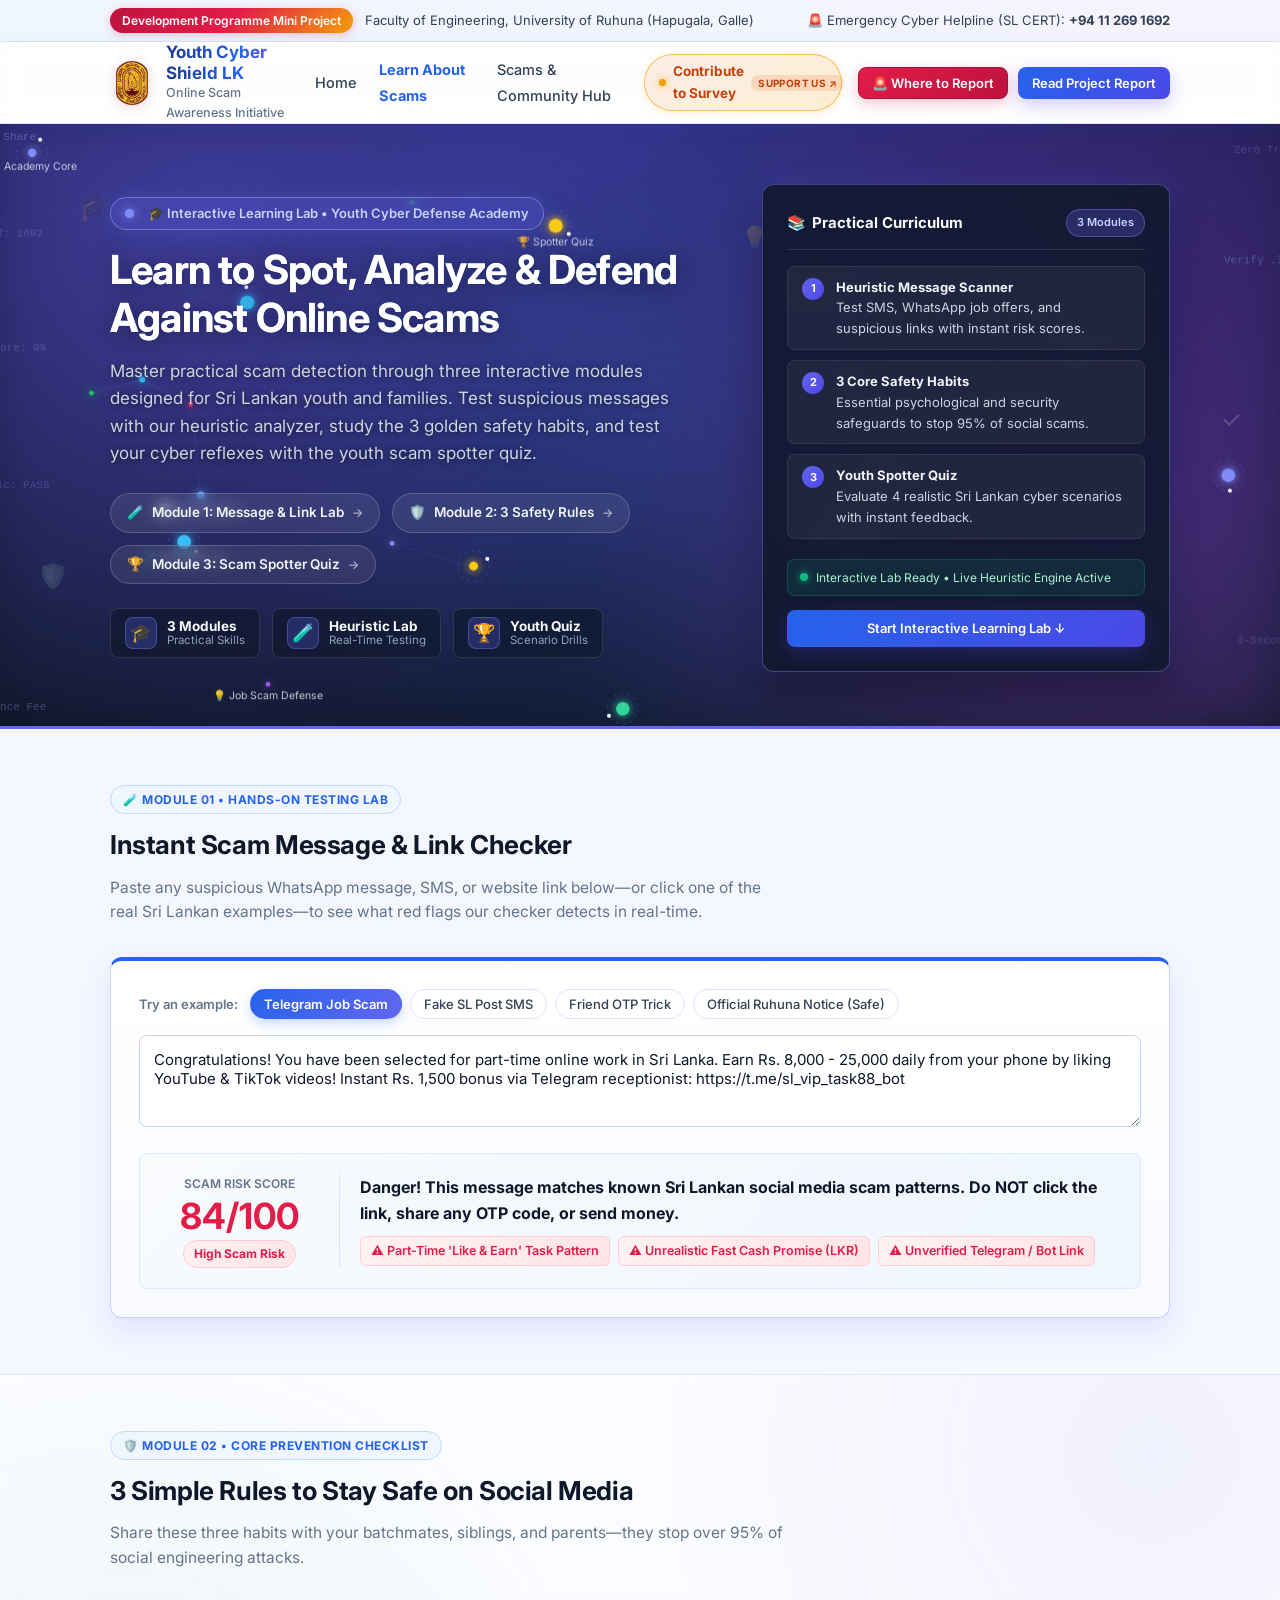
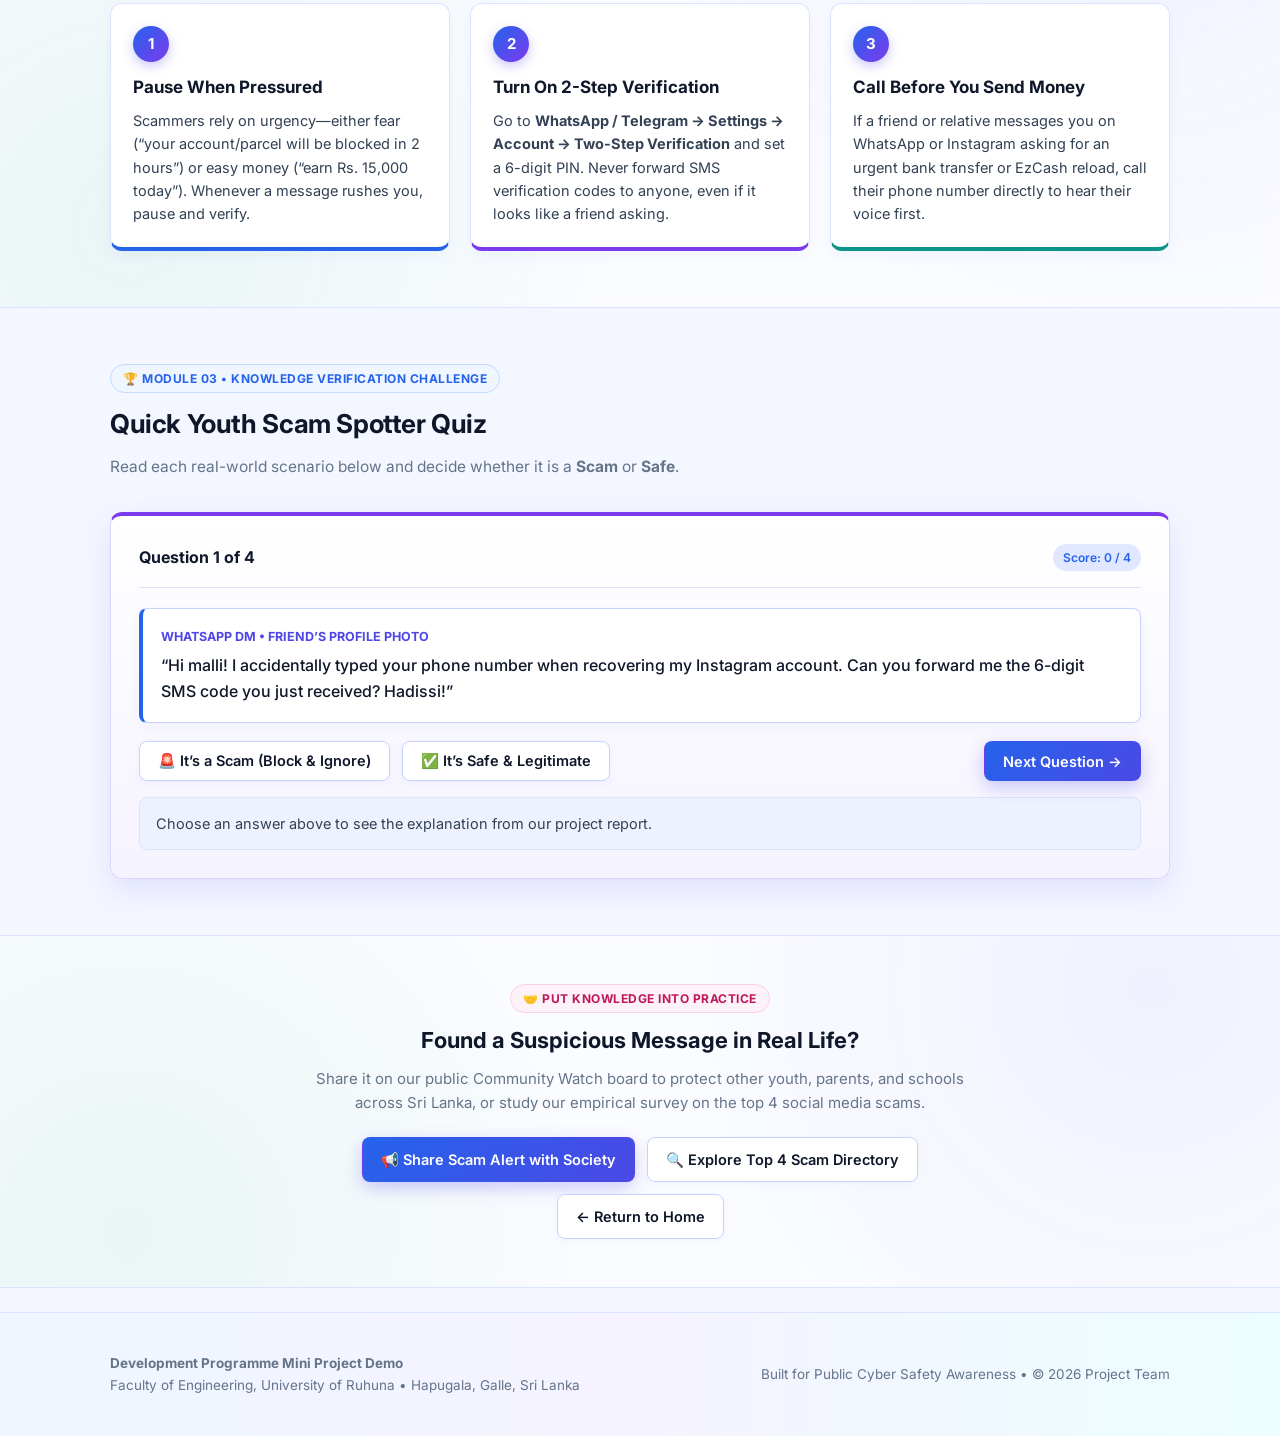
==== commit bcb4bc54: "Support us" ====
--- a/learn-scams.html
+++ b/learn-scams.html
@@ -6,7 +6,7 @@
   <title>Learn About Scams &amp; Cyber Defense | Youth Cyber Shield LK - University of Ruhuna</title>
   <meta name="description" content="Interactive Cyber Safety Learning Hub: Instant Message & Link Checker, 3 Rules of Social Media Safety, and Youth Scam Spotter Quiz. Faculty of Engineering, University of Ruhuna." />
   <link rel="icon" type="image/png" href="ruhuna-logo.png" />
-  <link rel="stylesheet" href="styles.css?v=2.2" />
+  <link rel="stylesheet" href="styles.css?v=2.3" />
 </head>
 <body>
   <!-- ========================================================================
@@ -48,6 +48,19 @@
         <li><a href="index.html">Home</a></li>
         <li><a href="learn-scams.html" style="color: var(--primary); font-weight: 700;">Learn About Scams</a></li>
         <li><a href="scams-community.html">Scams &amp; Community Hub</a></li>
+        <li>
+          <a
+            href="https://forms.gle/JAWZWWdivyBygaiA6"
+            target="_blank"
+            rel="noopener noreferrer"
+            class="nav-tab-survey"
+            title="Support us by contributing to our Sri Lankan youth scam awareness survey (Google Form)"
+          >
+            <span class="survey-pulse-dot" aria-hidden="true"></span>
+            <span>Contribute to Survey</span>
+            <span class="survey-tab-badge">Support Us ↗</span>
+          </a>
+        </li>
       </ul>
 
       <div class="nav-actions">
@@ -90,6 +103,13 @@
               <span class="mobile-nav-icon">📢</span>
               <span>Scams &amp; Community Hub</span>
               <span class="mobile-nav-tag">Live Feed</span>
+            </a>
+          </li>
+          <li>
+            <a href="https://forms.gle/JAWZWWdivyBygaiA6" target="_blank" rel="noopener noreferrer" class="mobile-nav-link mobile-nav-survey">
+              <span class="mobile-nav-icon">📋</span>
+              <span>Contribute to Survey</span>
+              <span class="mobile-nav-tag" style="background: linear-gradient(135deg, #f59e0b, #ea580c); color: #fff;">Support Us ↗</span>
             </a>
           </li>
         </ul>
@@ -593,12 +613,16 @@
       <span class="tab-icon">📢</span>
       <span class="tab-label">Alerts</span>
     </a>
+    <a href="https://forms.gle/JAWZWWdivyBygaiA6" target="_blank" rel="noopener noreferrer" class="mobile-tab-item survey-tab" title="Contribute to Survey">
+      <span class="tab-icon">📋</span>
+      <span class="tab-label">Survey</span>
+    </a>
     <button type="button" class="mobile-tab-item helpline-tab" data-open-helpline>
       <span class="tab-icon">🚨</span>
       <span class="tab-label">Report</span>
     </button>
   </nav>
 
-  <script src="app.js?v=2.2"></script>
+  <script src="app.js?v=2.3"></script>
 </body>
 </html>
--- a/styles.css
+++ b/styles.css
@@ -369,6 +369,125 @@
 .nav-links a:hover::after {
   transform: scaleX(1);
   transform-origin: left;
+}
+
+/* ==========================================================================
+   HIGHLIGHTED SURVEY TAB ON QUICK ACCESS BAR
+   ========================================================================== */
+.nav-tab-survey {
+  display: inline-flex !important;
+  align-items: center;
+  gap: 7px;
+  padding: 6px 14px !important;
+  border-radius: 999px;
+  background: linear-gradient(135deg, rgba(234, 88, 12, 0.1) 0%, rgba(245, 158, 11, 0.18) 100%) !important;
+  border: 1.5px solid rgba(245, 158, 11, 0.6) !important;
+  color: #c2410c !important;
+  font-weight: 700 !important;
+  font-size: 13.5px !important;
+  text-decoration: none !important;
+  box-shadow: 0 2px 8px rgba(245, 158, 11, 0.2);
+  transition: all 0.25s cubic-bezier(0.22, 1, 0.36, 1);
+  position: relative;
+}
+
+.nav-tab-survey::after {
+  display: none !important;
+}
+
+.nav-tab-survey:hover {
+  background: linear-gradient(135deg, #f59e0b 0%, #ea580c 100%) !important;
+  border-color: #ea580c !important;
+  color: #ffffff !important;
+  transform: translateY(-2px);
+  box-shadow: 0 4px 16px rgba(234, 88, 12, 0.38);
+}
+
+.nav-tab-survey:hover .survey-pulse-dot {
+  background-color: #ffffff;
+  box-shadow: 0 0 10px #ffffff;
+}
+
+.nav-tab-survey:hover .survey-tab-badge {
+  background: rgba(255, 255, 255, 0.28);
+  color: #ffffff;
+}
+
+.survey-pulse-dot {
+  display: inline-block;
+  width: 7px;
+  height: 7px;
+  border-radius: 50%;
+  background-color: #f59e0b;
+  box-shadow: 0 0 8px #f59e0b;
+  animation: surveyPulse 2s infinite ease-in-out;
+  flex-shrink: 0;
+}
+
+@keyframes surveyPulse {
+  0%, 100% { transform: scale(1); opacity: 1; }
+  50% { transform: scale(1.35); opacity: 0.55; }
+}
+
+.survey-tab-badge {
+  display: inline-flex;
+  align-items: center;
+  font-size: 10px;
+  font-weight: 700;
+  text-transform: uppercase;
+  letter-spacing: 0.4px;
+  padding: 2px 7px;
+  border-radius: 999px;
+  background: rgba(234, 88, 12, 0.14);
+  color: #c2410c;
+  line-height: 1.2;
+  transition: all 0.25s ease;
+  flex-shrink: 0;
+}
+
+.mobile-tab-item.survey-tab {
+  color: #ea580c;
+}
+
+.mobile-nav-link.mobile-nav-survey {
+  background: linear-gradient(90deg, #fffbeb 0%, #fef3c7 100%);
+  border-color: #fde68a;
+  color: #92400e;
+}
+
+.mobile-nav-link.mobile-nav-survey:hover {
+  background: #fef3c7;
+  border-color: #f59e0b;
+  color: #78350f;
+}
+
+@media (max-width: 1140px) and (min-width: 861px) {
+  .header-inner {
+    gap: 12px;
+  }
+  .nav-links {
+    gap: 14px;
+  }
+  .nav-links a {
+    font-size: 13px;
+  }
+  .nav-tab-survey {
+    padding: 5px 10px !important;
+    font-size: 12.5px !important;
+  }
+  .survey-tab-badge {
+    display: none;
+  }
+  .brand-subtitle {
+    display: none;
+  }
+  .nav-actions {
+    gap: 8px;
+  }
+  .nav-actions .btn {
+    padding: 7px 12px;
+    font-size: 12.5px;
+  }
 }
 
 /* ==========================================================================
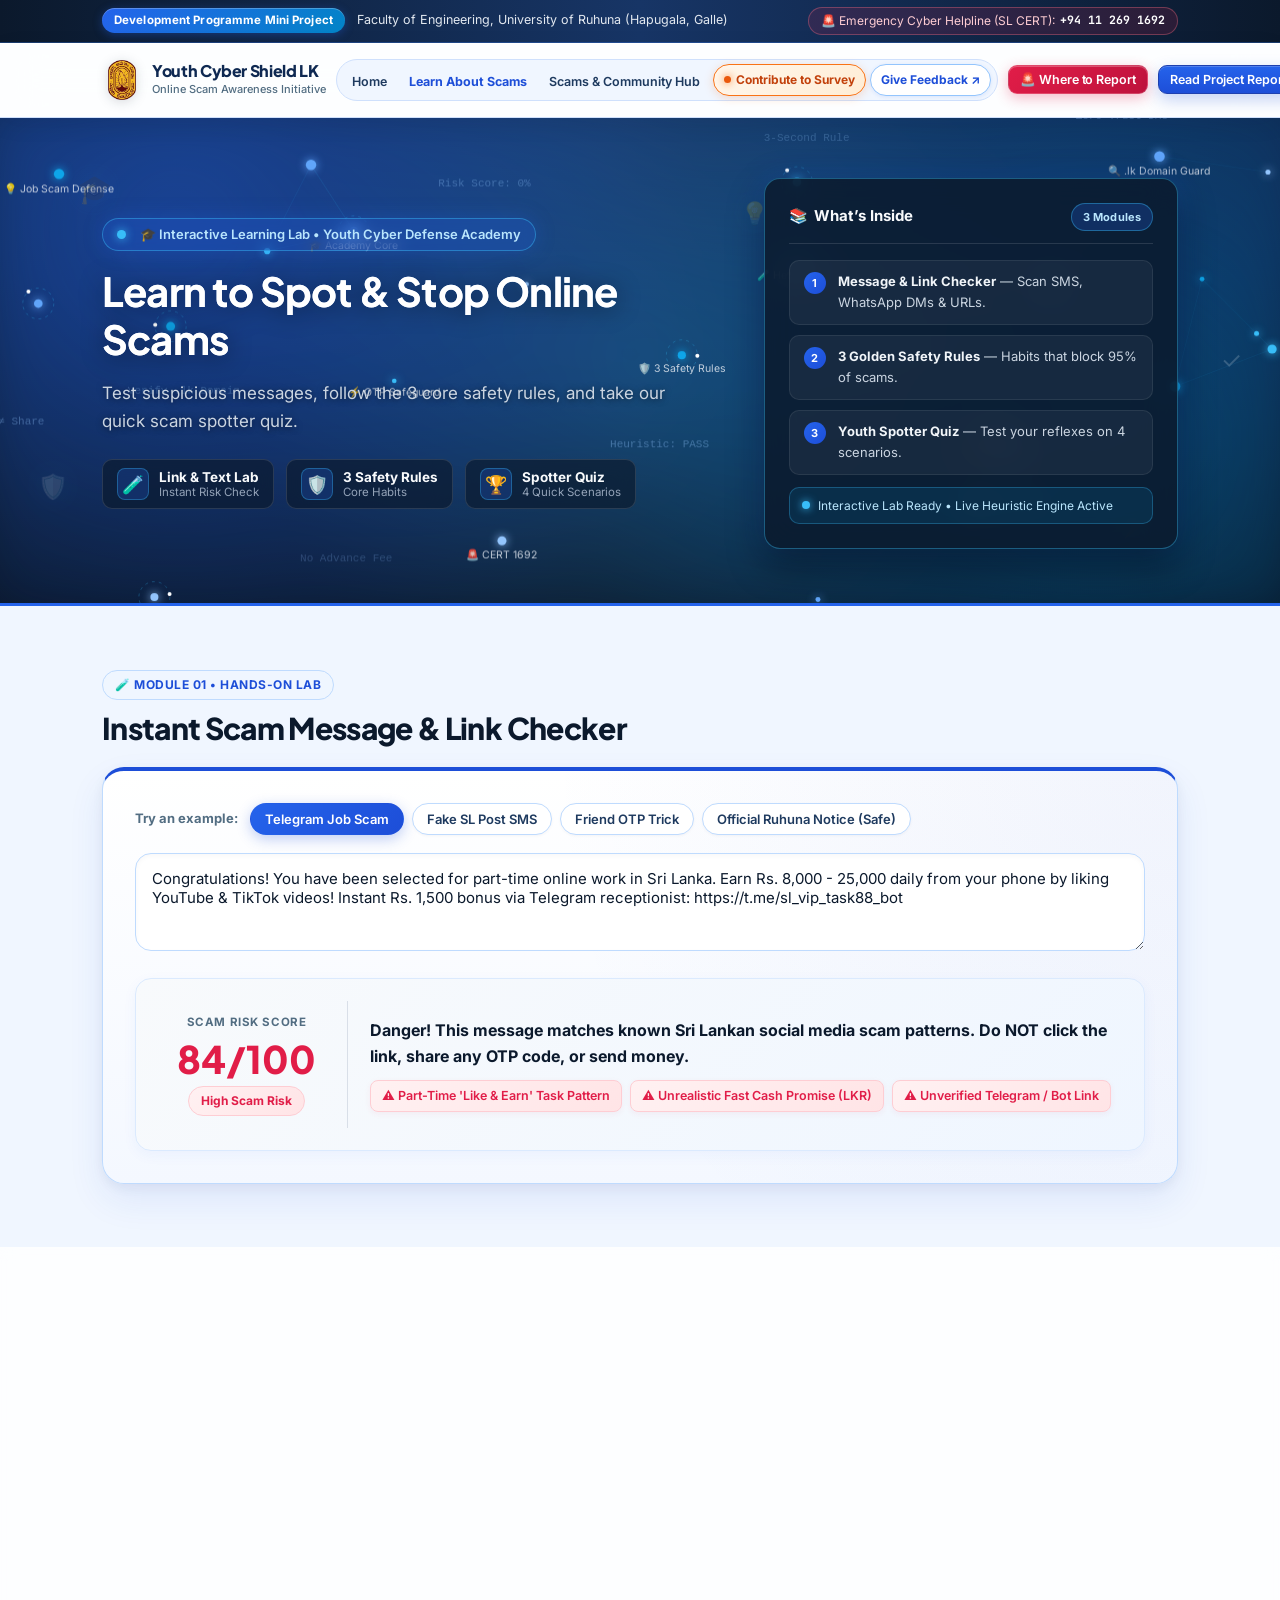
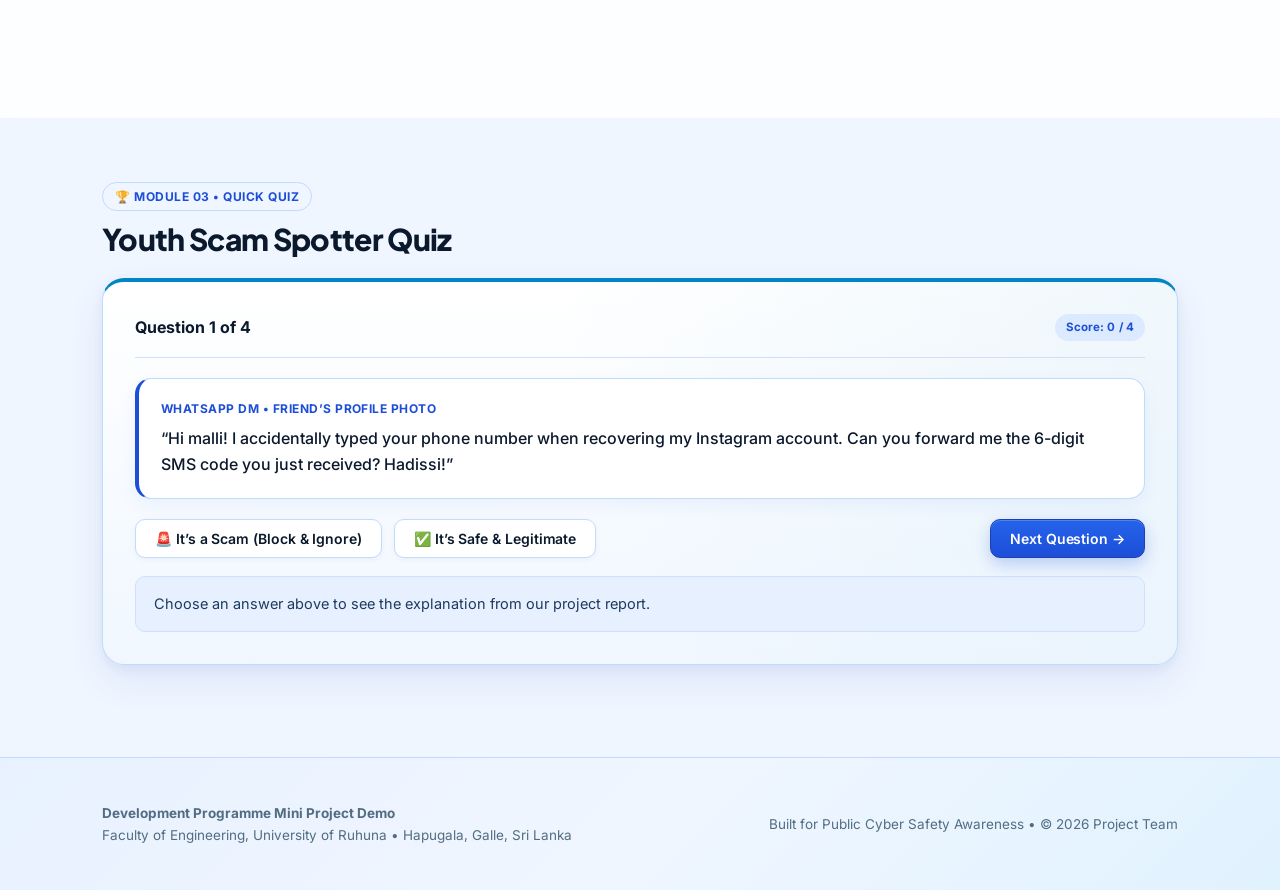
==== commit f95ba0bc: "UI UX update" ====
--- a/learn-scams.html
+++ b/learn-scams.html
@@ -6,7 +6,7 @@
   <title>Learn About Scams &amp; Cyber Defense | Youth Cyber Shield LK - University of Ruhuna</title>
   <meta name="description" content="Interactive Cyber Safety Learning Hub: Instant Message & Link Checker, 3 Rules of Social Media Safety, and Youth Scam Spotter Quiz. Faculty of Engineering, University of Ruhuna." />
   <link rel="icon" type="image/png" href="ruhuna-logo.png" />
-  <link rel="stylesheet" href="styles.css?v=2.3" />
+  <link rel="stylesheet" href="styles.css?v=2.7" />
 </head>
 <body>
   <!-- ========================================================================
@@ -61,6 +61,17 @@
             <span class="survey-tab-badge">Support Us ↗</span>
           </a>
         </li>
+        <li>
+          <a
+            href="https://forms.gle/RPinVV3Gnb6Fwx8o8"
+            target="_blank"
+            rel="noopener noreferrer"
+            class="nav-tab-feedback"
+            title="Share your feedback and suggestions to help us improve this website (Google Form)"
+          >
+            <span>Give Feedback ↗</span>
+          </a>
+        </li>
       </ul>
 
       <div class="nav-actions">
@@ -109,7 +120,14 @@
             <a href="https://forms.gle/JAWZWWdivyBygaiA6" target="_blank" rel="noopener noreferrer" class="mobile-nav-link mobile-nav-survey">
               <span class="mobile-nav-icon">📋</span>
               <span>Contribute to Survey</span>
-              <span class="mobile-nav-tag" style="background: linear-gradient(135deg, #f59e0b, #ea580c); color: #fff;">Support Us ↗</span>
+              <span class="mobile-nav-tag" style="background: linear-gradient(135deg, #f97316, #ea580c); color: #fff;">Support Us ↗</span>
+            </a>
+          </li>
+          <li>
+            <a href="https://forms.gle/RPinVV3Gnb6Fwx8o8" target="_blank" rel="noopener noreferrer" class="mobile-nav-link">
+              <span class="mobile-nav-icon">💬</span>
+              <span>Give Feedback (Website Improvements)</span>
+              <span class="mobile-nav-tag">Form ↗</span>
             </a>
           </li>
         </ul>
@@ -153,56 +171,38 @@
     <div class="container hero-grid">
       <!-- Left Column: Learning Overview -->
       <div>
-        <span class="hero-tag learning-badge-glow" style="background: rgba(99, 102, 241, 0.25); border-color: rgba(165, 180, 252, 0.45); color: #c7d2fe;">
-          <span class="live-pulse-dot" style="background-color: #818cf8; box-shadow: 0 0 10px #818cf8;"></span>
+        <span class="hero-tag learning-badge-glow" style="background: rgba(37, 99, 235, 0.25); border-color: rgba(56, 189, 248, 0.45); color: #bae6fd;">
+          <span class="live-pulse-dot" style="background-color: #38bdf8; box-shadow: 0 0 10px #38bdf8;"></span>
           <span id="learning-live-ticker">🎓 Interactive Learning Lab • Youth Cyber Defense Academy</span>
         </span>
         <h1 class="hero-title" style="color: #ffffff;">
-          Learn to Spot, Analyze &amp; Defend Against Online Scams
+          Learn to Spot &amp; Stop Online Scams
         </h1>
         <p class="hero-lead" style="color: #cbd5e1;">
-          Master practical scam detection through three interactive modules designed for Sri Lankan youth and families. Test suspicious messages with our heuristic analyzer, study the 3 golden safety habits, and test your cyber reflexes with the youth scam spotter quiz.
+          Test suspicious messages, follow the 3 core safety rules, and take our quick scam spotter quiz.
         </p>
-
-        <div class="learning-track-bar">
-          <a href="#checker" class="learning-module-pill">
-            <span class="module-pill-icon">🧪</span>
-            <span>Module 1: Message &amp; Link Lab</span>
-            <span class="pill-arrow">→</span>
-          </a>
-          <a href="#safety-steps" class="learning-module-pill">
-            <span class="module-pill-icon">🛡️</span>
-            <span>Module 2: 3 Safety Rules</span>
-            <span class="pill-arrow">→</span>
-          </a>
-          <a href="#quiz" class="learning-module-pill">
-            <span class="module-pill-icon">🏆</span>
-            <span>Module 3: Scam Spotter Quiz</span>
-            <span class="pill-arrow">→</span>
-          </a>
-        </div>
 
         <!-- Animated Learning Metrics Row -->
         <div class="learning-metrics-row">
           <div class="learning-metric-card">
-            <span class="metric-icon">🎓</span>
-            <div>
-              <div class="metric-val">3 Modules</div>
-              <div class="metric-lbl">Practical Skills</div>
+            <span class="metric-icon">🧪</span>
+            <div>
+              <div class="metric-val">Link &amp; Text Lab</div>
+              <div class="metric-lbl">Instant Risk Check</div>
             </div>
           </div>
           <div class="learning-metric-card">
-            <span class="metric-icon">🧪</span>
-            <div>
-              <div class="metric-val">Heuristic Lab</div>
-              <div class="metric-lbl">Real-Time Testing</div>
+            <span class="metric-icon">🛡️</span>
+            <div>
+              <div class="metric-val">3 Safety Rules</div>
+              <div class="metric-lbl">Core Habits</div>
             </div>
           </div>
           <div class="learning-metric-card">
             <span class="metric-icon">🏆</span>
             <div>
-              <div class="metric-val">Youth Quiz</div>
-              <div class="metric-lbl">Scenario Drills</div>
+              <div class="metric-val">Spotter Quiz</div>
+              <div class="metric-lbl">4 Quick Scenarios</div>
             </div>
           </div>
         </div>
@@ -213,48 +213,41 @@
         <div style="display: flex; align-items: center; justify-content: space-between; padding-bottom: 12px; border-bottom: 1px solid rgba(255, 255, 255, 0.12);">
           <div style="font-weight: 700; font-size: 15px; color: #f8fafc; display: flex; align-items: center; gap: 6px;">
             <span>📚</span>
-            <span>Practical Curriculum</span>
-          </div>
-          <span class="scam-badge" style="background: rgba(99, 102, 241, 0.25); color: #c7d2fe; border: 1px solid rgba(129, 140, 248, 0.4); font-size: 11px;">
+            <span>What’s Inside</span>
+          </div>
+          <span class="scam-badge" style="background: rgba(37, 99, 235, 0.25); color: #bae6fd; border: 1px solid rgba(56, 189, 248, 0.4); font-size: 11px;">
             3 Modules
           </span>
         </div>
 
-        <div class="curriculum-list">
+        <div class="curriculum-list" style="margin-bottom: 12px;">
           <div class="curriculum-item">
             <span class="curriculum-step-badge">1</span>
             <div>
-              <strong style="color: #f1f5f9; display: block;">Heuristic Message Scanner</strong>
-              <span>Test SMS, WhatsApp job offers, and suspicious links with instant risk scores.</span>
+              <strong style="color: #f1f5f9;">Message &amp; Link Checker</strong> — Scan SMS, WhatsApp DMs &amp; URLs.
             </div>
           </div>
 
           <div class="curriculum-item">
             <span class="curriculum-step-badge">2</span>
             <div>
-              <strong style="color: #f1f5f9; display: block;">3 Core Safety Habits</strong>
-              <span>Essential psychological and security safeguards to stop 95% of social scams.</span>
+              <strong style="color: #f1f5f9;">3 Golden Safety Rules</strong> — Habits that block 95% of scams.
             </div>
           </div>
 
           <div class="curriculum-item">
             <span class="curriculum-step-badge">3</span>
             <div>
-              <strong style="color: #f1f5f9; display: block;">Youth Spotter Quiz</strong>
-              <span>Evaluate 4 realistic Sri Lankan cyber scenarios with instant feedback.</span>
+              <strong style="color: #f1f5f9;">Youth Spotter Quiz</strong> — Test your reflexes on 4 scenarios.
             </div>
           </div>
         </div>
 
         <!-- Interactive Lab Radar Status Indicator -->
-        <div class="curriculum-radar-bar">
+        <div class="curriculum-radar-bar" style="margin-bottom: 0;">
           <span class="radar-dot-pulse"></span>
           <span class="radar-text">Interactive Lab Ready • Live Heuristic Engine Active</span>
         </div>
-
-        <a href="#checker" class="btn btn-primary btn-sm" style="width: 100%; text-align: center;">
-          Start Interactive Learning Lab ↓
-        </a>
       </aside>
     </div>
   </section>
@@ -264,12 +257,9 @@
        ======================================================================== -->
   <section class="section" id="checker">
     <div class="container">
-      <div class="section-header">
-        <span class="learning-badge-tag">🧪 Module 01 • Hands-on Testing Lab</span>
-        <h2 class="section-title">Instant Scam Message &amp; Link Checker</h2>
-        <p class="section-desc">
-          Paste any suspicious WhatsApp message, SMS, or website link below—or click one of the real Sri Lankan examples—to see what red flags our checker detects in real-time.
-        </p>
+      <div class="section-header" style="margin-bottom: 20px;">
+        <span class="learning-badge-tag">🧪 Module 01 • Hands-on Lab</span>
+        <h2 class="section-title" style="margin-bottom: 4px;">Instant Scam Message &amp; Link Checker</h2>
       </div>
 
       <div class="checker-card">
@@ -308,12 +298,9 @@
        ======================================================================== -->
   <section class="section section-alt" id="safety-steps">
     <div class="container">
-      <div class="section-header">
-        <span class="learning-badge-tag">🛡️ Module 02 • Core Prevention Checklist</span>
-        <h2 class="section-title">3 Simple Rules to Stay Safe on Social Media</h2>
-        <p class="section-desc">
-          Share these three habits with your batchmates, siblings, and parents—they stop over 95% of social engineering attacks.
-        </p>
+      <div class="section-header" style="margin-bottom: 20px;">
+        <span class="learning-badge-tag">🛡️ Module 02 • Prevention</span>
+        <h2 class="section-title" style="margin-bottom: 4px;">3 Simple Rules to Stay Safe</h2>
       </div>
 
       <div class="steps-grid">
@@ -321,7 +308,7 @@
           <span class="step-number">1</span>
           <h3>Pause When Pressured</h3>
           <p>
-            Scammers rely on urgency—either fear (“your account/parcel will be blocked in 2 hours”) or easy money (“earn Rs. 15,000 today”). Whenever a message rushes you, pause and verify.
+            Scammers use fake urgency (“parcel blocked in 2 hours” or “earn Rs. 15,000 today”). Always pause and verify first.
           </p>
         </div>
 
@@ -329,15 +316,15 @@
           <span class="step-number">2</span>
           <h3>Turn On 2-Step Verification</h3>
           <p>
-            Go to <strong>WhatsApp / Telegram → Settings → Account → Two-Step Verification</strong> and set a 6-digit PIN. Never forward SMS verification codes to anyone, even if it looks like a friend asking.
+            Enable a 6-digit PIN in <strong>WhatsApp / Telegram → Settings</strong>, and never share SMS OTP codes with anyone.
           </p>
         </div>
 
         <div class="step-card">
           <span class="step-number">3</span>
-          <h3>Call Before You Send Money</h3>
+          <h3>Call Before Sending Money</h3>
           <p>
-            If a friend or relative messages you on WhatsApp or Instagram asking for an urgent bank transfer or EzCash reload, call their phone number directly to hear their voice first.
+            If a friend’s account asks for urgent money or an EzCash reload, call their phone number directly to verify their voice.
           </p>
         </div>
       </div>
@@ -349,12 +336,9 @@
        ======================================================================== -->
   <section class="section" id="quiz">
     <div class="container">
-      <div class="section-header">
-        <span class="learning-badge-tag">🏆 Module 03 • Knowledge Verification Challenge</span>
-        <h2 class="section-title">Quick Youth Scam Spotter Quiz</h2>
-        <p class="section-desc">
-          Read each real-world scenario below and decide whether it is a <strong>Scam</strong> or <strong>Safe</strong>.
-        </p>
+      <div class="section-header" style="margin-bottom: 20px;">
+        <span class="learning-badge-tag">🏆 Module 03 • Quick Quiz</span>
+        <h2 class="section-title" style="margin-bottom: 4px;">Youth Scam Spotter Quiz</h2>
       </div>
 
       <div class="quiz-card">
@@ -385,36 +369,8 @@
         </div>
 
         <div class="quiz-feedback-banner" id="quiz-feedback-box">
-          Choose an answer above to see the explanation from our project report.
-        </div>
-      </div>
-    </div>
-  </section>
-
-  <!-- ========================================================================
-       7. NEXT STEPS & COMMUNITY GATEWAY
-       ======================================================================== -->
-  <section class="section section-alt" style="padding: 48px 0; border-top: 1px solid var(--border-color);">
-    <div class="container" style="text-align: center; max-width: 720px;">
-      <span class="learning-badge-tag" style="background: #fdf2f8; color: #be185d; border-color: #fbcfe8;">
-        🤝 Put Knowledge Into Practice
-      </span>
-      <h3 style="font-size: 22px; font-weight: 700; color: var(--text-main); margin-bottom: 8px;">
-        Found a Suspicious Message in Real Life?
-      </h3>
-      <p style="font-size: 15px; color: var(--text-muted); margin-bottom: 22px;">
-        Share it on our public Community Watch board to protect other youth, parents, and schools across Sri Lanka, or study our empirical survey on the top 4 social media scams.
-      </p>
-      <div style="display: flex; flex-wrap: wrap; justify-content: center; gap: 12px;">
-        <a href="scams-community.html#tab-community" class="btn btn-primary">
-          📢 Share Scam Alert with Society
-        </a>
-        <a href="scams-community.html#tab-scams" class="btn btn-outline">
-          🔍 Explore Top 4 Scam Directory
-        </a>
-        <a href="index.html" class="btn btn-outline">
-          ← Return to Home
-        </a>
+          Choose an answer above to check if it is a scam or safe.
+        </div>
       </div>
     </div>
   </section>
@@ -503,26 +459,20 @@
         </div>
 
         <div>
-          <h4 style="font-size: 15px; font-weight: 700; color: var(--text-main); margin-bottom: 6px;">1. Executive Abstract</h4>
-          <p style="font-size: 14.5px; color: var(--text-body);">
-            With high social media penetration among Sri Lankan youth aged 16–26, scammers increasingly use WhatsApp, Telegram, Instagram, and TikTok to run “part-time task” Ponzi schemes, phishing giveaways, and OTP account takeovers. Our Development Programme Mini Project survey (<strong>N = 420</strong> respondents) found that while youth use social platforms daily, <strong>68.4%</strong> struggle to spot spoofed website domains (<code>.top</code>, <code>.xyz</code>) on mobile phones and <strong>81.0%</strong> are unaware of official reporting procedures through Sri Lanka CERT|CC.
+          <h4 style="font-size: 15px; font-weight: 700; color: var(--text-main); margin-bottom: 6px;">1. Executive Summary</h4>
+          <p style="font-size: 14px; color: var(--text-body);">
+            Our survey of <strong>N = 420</strong> Sri Lankan youth (aged 16–26) found that while social media is used daily, <strong>68.4%</strong> struggle to spot fake domains (<code>.top</code>, <code>.xyz</code>) and <strong>81.0%</strong> are unaware of how to report scams to Sri Lanka CERT|CC.
           </p>
         </div>
 
         <div>
-          <h4 style="font-size: 15px; font-weight: 700; color: var(--text-main); margin-bottom: 6px;">2. Key Survey Takeaways (N = 420 Youth Respondents)</h4>
-          <ul style="padding-left: 20px; font-size: 14.5px; color: var(--text-body); display: flex; flex-direction: column; gap: 6px;">
-            <li><strong>73.1%</strong> received unsolicited WhatsApp or Telegram messages offering high daily payouts for liking social media posts.</li>
-            <li><strong>42.0%</strong> of reported financial losses originated from “VIP Prepaid Task” traps after scammers paid a small initial bonus (Rs. 1,000–1,500) to build trust.</li>
-            <li><strong>68.4%</strong> could not reliably distinguish fake courier/telecom phishing links from official <code>.lk</code> websites.</li>
+          <h4 style="font-size: 15px; font-weight: 700; color: var(--text-main); margin-bottom: 6px;">2. Key Survey Takeaways (N = 420)</h4>
+          <ul style="padding-left: 20px; font-size: 14px; color: var(--text-body); display: flex; flex-direction: column; gap: 6px;">
+            <li><strong>73.1%</strong> received WhatsApp/Telegram part-time job scam messages.</li>
+            <li><strong>42.0%</strong> of financial losses came from “VIP Prepaid Task” traps.</li>
+            <li><strong>68.4%</strong> missed fake courier/bank links vs. official <code>.lk</code> sites.</li>
           </ul>
         </div>
-
-        <div style="display: flex; align-items: center; justify-content: flex-end; padding-top: 12px; border-top: 1px solid var(--border-color);">
-          <a href="#checker" class="btn btn-primary btn-sm" onclick="document.getElementById('report-modal').removeAttribute('data-open');">
-            Try the Scam Message Checker
-          </a>
-        </div>
       </div>
     </div>
   </div>
@@ -531,7 +481,7 @@
        10. EMERGENCY SCAM HELPLINES POPUP MODAL (Quick Access)
        ======================================================================== -->
   <div class="modal-backdrop" id="helpline-modal" role="dialog" aria-modal="true" aria-labelledby="helpline-modal-title">
-    <div class="modal-card" style="border-top: 4px solid #e11d48; max-width: 680px;">
+    <div class="modal-card" style="border-top: 4px solid #e11d48; max-width: 640px;">
       <div class="modal-head" style="border-bottom: 1px solid var(--border-color); padding-bottom: 14px;">
         <div>
           <div style="font-size: 12px; font-weight: 700; color: #e11d48; text-transform: uppercase; letter-spacing: 0.5px;">
@@ -544,11 +494,7 @@
         <button type="button" class="btn btn-outline btn-sm" id="close-helpline-modal">Close ✕</button>
       </div>
 
-      <div class="modal-body" style="display: flex; flex-direction: column; gap: 16px; padding: 22px;">
-        <p style="font-size: 14.5px; color: var(--text-muted); margin: 0;">
-          If you or someone you know has shared a 6-digit OTP, clicked a phishing link, or transferred money to a scammer, contact these official organizations immediately:
-        </p>
-
+      <div class="modal-body" style="display: flex; flex-direction: column; gap: 14px; padding: 22px;">
         <ul class="helpline-list" style="margin: 0;">
           <li class="helpline-item">
             <div>
@@ -574,24 +520,15 @@
             <div>
               <strong style="color: var(--text-main); font-size: 15px;">Your Bank’s 24/7 Fraud &amp; Card Hotline</strong>
               <span style="display: block; font-size: 13.5px; color: var(--text-muted); margin-top: 3px;">
-                Call the phone number printed on the back of your ATM/Debit card immediately to freeze transfers or compromised accounts.
+                Call the number on the back of your bank card immediately to freeze transfers.
               </span>
             </div>
             <span class="scam-badge badge-amber">Urgent</span>
           </li>
         </ul>
 
-        <div style="background: var(--bg-subtle); padding: 14px; border-radius: var(--radius-sm); border: 1px solid var(--border-color); font-size: 13px; color: var(--text-body);">
-          💡 <strong>Quick Action Advice:</strong> Take screenshots of suspicious WhatsApp/Telegram messages, transaction receipts, and phone numbers before blocking the scammer. Sri Lanka CERT and Police CID require these records when filing a formal cyber complaint.
-        </div>
-
-        <div style="display: flex; justify-content: flex-end; gap: 10px; padding-top: 10px; border-top: 1px solid var(--border-color);">
-          <a href="scams-community.html#tab-community" class="btn btn-outline btn-sm" onclick="document.getElementById('helpline-modal').removeAttribute('data-open');">
-            📢 Post to Community Warning Board
-          </a>
-          <button type="button" class="btn btn-primary btn-sm" onclick="document.getElementById('helpline-modal').removeAttribute('data-open');">
-            Understood, Close
-          </button>
+        <div style="background: var(--bg-subtle); padding: 12px 14px; border-radius: var(--radius-sm); border: 1px solid var(--border-color); font-size: 13px; color: var(--text-body);">
+          💡 <strong>Tip:</strong> Save screenshots of messages, receipts, and phone numbers before blocking the scammer.
         </div>
       </div>
     </div>
@@ -623,6 +560,6 @@
     </button>
   </nav>
 
-  <script src="app.js?v=2.3"></script>
+  <script src="app.js?v=2.5"></script>
 </body>
 </html>
--- a/styles.css
+++ b/styles.css
@@ -1,31 +1,32 @@
 /* ==========================================================================
-   VIBRANT COLORFUL LIGHT-THEME & ANIMATED STYLESHEET
+   CLEAN PROFESSIONAL BLUE THEME & BENTO DESIGN SYSTEM (v2.5)
    Development Programme Mini Project — University of Ruhuna
    Topic: Online Scam Awareness Among Sri Lankan Youth
    ========================================================================== */
 
-@import url('https://fonts.googleapis.com/css2?family=Inter:wght@400;500;600;700&display=swap');
+@import url('https://fonts.googleapis.com/css2?family=Inter:wght@400;500;600;700&family=JetBrains+Mono:wght@500;600;700&family=Plus+Jakarta+Sans:wght@600;700;800&display=swap');
 
 :root {
-  --bg-page: #f4f7ff;
+  --bg-page: #f0f6ff;
   --bg-card: #ffffff;
-  --bg-subtle: #eef2ff;
-  --text-main: #0f172a;
-  --text-body: #334155;
-  --text-muted: #64748b;
-  --border-color: #dbe4ff;
-
-  /* Vibrant multi-tone palette */
-  --primary: #2563eb;
-  --primary-hover: #1d4ed8;
-  --primary-light: #e0e7ff;
-  --accent-indigo: #4f46e5;
-  --accent-violet: #7c3aed;
-  --accent-teal: #0d9488;
-  --accent-cyan: #06b6d4;
-  --ruhuna-maroon: #9f1239;
-  --ruhuna-gold: #d97706;
-  --ruhuna-cream: #fffbeb;
+  --bg-subtle: #e6f0ff;
+  --text-main: #0b192c;
+  --text-body: #1e3a5f;
+  --text-muted: #526d82;
+  --border-color: #cfe0fc;
+  --border-subtle: rgba(59, 130, 246, 0.2);
+
+  /* Clean Professional Blue Palette (No AI Purple/Rainbow) */
+  --primary: #1d4ed8;
+  --primary-hover: #1e40af;
+  --primary-light: #dbeafe;
+  --accent-indigo: #1d4ed8;
+  --accent-violet: #0284c7;
+  --accent-teal: #0369a1;
+  --accent-cyan: #0ea5e9;
+  --ruhuna-maroon: #1e3a8a;
+  --ruhuna-gold: #0284c7;
+  --ruhuna-cream: #eff6ff;
 
   /* Status colors */
   --danger-bg: #fff1f2;
@@ -40,11 +41,13 @@
   --safe-border: #a7f3d0;
   --safe-text: #059669;
 
-  --radius-sm: 8px;
-  --radius-md: 12px;
-  --radius-lg: 16px;
-  --shadow-sm: 0 4px 14px rgba(37, 99, 235, 0.06);
-  --shadow-md: 0 12px 30px rgba(79, 70, 229, 0.12);
+  /* Bento & Glass UI/UX Tokens */
+  --radius-sm: 10px;
+  --radius-md: 16px;
+  --radius-lg: 22px;
+  --shadow-sm: 0 2px 6px rgba(11, 25, 44, 0.04), 0 8px 20px rgba(29, 78, 216, 0.05);
+  --shadow-md: 0 4px 12px rgba(11, 25, 44, 0.05), 0 16px 36px rgba(29, 78, 216, 0.09);
+  --shadow-lg: 0 12px 24px rgba(11, 25, 44, 0.06), 0 24px 48px rgba(29, 78, 216, 0.14);
 }
 
 /* ==========================================================================
@@ -161,7 +164,9 @@
   font-family: 'Inter', -apple-system, BlinkMacSystemFont, 'Segoe UI', Roboto, sans-serif;
   color: var(--text-main);
   background-color: var(--bg-page);
-  line-height: 1.6;
+  line-height: 1.65;
+  -webkit-font-smoothing: antialiased;
+  -moz-osx-font-smoothing: grayscale;
 }
 
 body {
@@ -172,17 +177,54 @@
   overflow-x: hidden;
 }
 
-/* Subtle light-themed background glow for lower page sections */
+h1, h2, h3, h4, .brand-title, .section-title, .hero-title {
+  font-family: 'Plus Jakarta Sans', 'Inter', -apple-system, BlinkMacSystemFont, sans-serif;
+  letter-spacing: -0.022em;
+}
+
+/* Custom Sleek Scrollbar */
+::-webkit-scrollbar {
+  width: 9px;
+  height: 9px;
+}
+
+::-webkit-scrollbar-track {
+  background: #e6f0ff;
+}
+
+::-webkit-scrollbar-thumb {
+  background: #60a5fa;
+  border-radius: 999px;
+  border: 2px solid #e6f0ff;
+}
+
+::-webkit-scrollbar-thumb:hover {
+  background: #2563eb;
+}
+
+/* Clean soft blue ambient canvas */
 body::before {
   content: "";
   position: fixed;
   inset: 0;
   z-index: -2;
   background:
-    radial-gradient(circle at 12% 15%, rgba(59, 130, 246, 0.1), transparent 36%),
-    radial-gradient(circle at 88% 25%, rgba(16, 185, 129, 0.1), transparent 38%),
-    radial-gradient(circle at 50% 75%, rgba(124, 58, 237, 0.08), transparent 42%),
+    radial-gradient(circle at 12% 12%, rgba(37, 99, 235, 0.09), transparent 42%),
+    radial-gradient(circle at 88% 24%, rgba(14, 165, 233, 0.08), transparent 44%),
+    radial-gradient(circle at 50% 80%, rgba(29, 78, 216, 0.06), transparent 48%),
     var(--bg-page);
+  pointer-events: none;
+}
+
+body::after {
+  content: "";
+  position: fixed;
+  inset: 0;
+  z-index: -1;
+  background-image: radial-gradient(rgba(37, 99, 235, 0.09) 1px, transparent 1px);
+  background-size: 26px 26px;
+  mask-image: linear-gradient(180deg, rgba(0,0,0,0.4) 0%, rgba(0,0,0,0.15) 50%, rgba(0,0,0,0.35) 100%);
+  -webkit-mask-image: linear-gradient(180deg, rgba(0,0,0,0.4) 0%, rgba(0,0,0,0.15) 50%, rgba(0,0,0,0.35) 100%);
   pointer-events: none;
 }
 
@@ -215,9 +257,9 @@
 
 .container {
   width: 100%;
-  max-width: 1100px;
+  max-width: 1120px;
   margin: 0 auto;
-  padding: 0 20px;
+  padding: 0 22px;
 }
 
 /* Scroll-reveal animation helper */
@@ -233,16 +275,14 @@
 }
 
 /* ==========================================================================
-   TOP UNIVERSITY BANNER
+   TOP UNIVERSITY BANNER (Deep Navy Blue Academic Ribbon)
    ========================================================================== */
 .uni-top-bar {
-  background: linear-gradient(90deg, #eff6ff 0%, #f5f3ff 50%, #ecfeff 100%);
-  background-size: 200% 200%;
-  animation: gradientFlow 10s ease infinite;
-  border-bottom: 1px solid var(--border-color);
-  font-size: 13px;
-  color: var(--text-body);
-  padding: 8px 0;
+  background: linear-gradient(90deg, #0b192c 0%, #173566 50%, #0b192c 100%);
+  border-bottom: 1px solid rgba(59, 130, 246, 0.32);
+  font-size: 12.5px;
+  color: #e2e8f0;
+  padding: 7px 0;
 }
 
 .uni-top-inner {
@@ -257,42 +297,47 @@
   display: inline-flex;
   align-items: center;
   gap: 6px;
-  font-weight: 600;
+  font-weight: 700;
+  letter-spacing: 0.01em;
   color: #ffffff;
-  background: linear-gradient(135deg, #be123c 0%, #e11d48 50%, #f59e0b 100%);
+  background: linear-gradient(135deg, #2563eb 0%, #0284c7 100%);
   padding: 3px 12px;
   border-radius: 999px;
-  font-size: 12px;
-  box-shadow: 0 2px 10px rgba(225, 29, 72, 0.25);
-  animation: badgePulseRed 3s infinite;
+  font-size: 11.5px;
+  box-shadow: 0 2px 10px rgba(37, 99, 235, 0.35), inset 0 1px 0 rgba(255, 255, 255, 0.25);
 }
 
 /* ==========================================================================
-   NAVIGATION HEADER
+   NAVIGATION HEADER (Clean Blue & Frosted White Dock)
    ========================================================================== */
 .site-header {
   position: sticky;
   top: 0;
   z-index: 40;
   background: rgba(255, 255, 255, 0.88);
-  backdrop-filter: blur(14px);
-  -webkit-backdrop-filter: blur(14px);
-  border-bottom: 1px solid rgba(99, 102, 241, 0.16);
-  box-shadow: 0 4px 20px rgba(37, 99, 235, 0.06);
+  backdrop-filter: blur(20px) saturate(180%);
+  -webkit-backdrop-filter: blur(20px) saturate(180%);
+  border-bottom: 1px solid #cfe0fc;
+  box-shadow: 0 1px 0 rgba(255, 255, 255, 0.95) inset, 0 6px 24px rgba(15, 23, 42, 0.05);
 }
 
 .header-inner {
   display: flex;
   align-items: center;
   justify-content: space-between;
-  min-height: 72px;
-  gap: 16px;
+  height: 74px;
+  min-height: 74px;
+  max-height: 74px;
+  flex-wrap: nowrap;
+  gap: 10px;
 }
 
 .brand-link {
   display: flex;
   align-items: center;
-  gap: 12px;
+  gap: 10px;
+  flex-shrink: 0;
+  white-space: nowrap;
   text-decoration: none !important;
   color: var(--text-main);
   transition: transform 0.25s ease;
@@ -303,90 +348,98 @@
 }
 
 .brand-logo {
-  width: 44px;
-  height: 44px;
+  width: 40px;
+  height: 40px;
   object-fit: contain;
   flex-shrink: 0;
-  filter: drop-shadow(0 2px 6px rgba(159, 18, 57, 0.2));
+  filter: drop-shadow(0 2px 6px rgba(15, 23, 42, 0.16));
   transition: transform 0.35s cubic-bezier(0.34, 1.56, 0.64, 1);
 }
 
 .brand-link:hover .brand-logo {
-  transform: scale(1.1) rotate(-4deg);
+  transform: scale(1.08);
 }
 
 .brand-title {
-  font-size: 17px;
-  font-weight: 700;
-  background: linear-gradient(90deg, #1e3a8a 0%, #2563eb 55%, #7c3aed 100%);
-  -webkit-background-clip: text;
-  background-clip: text;
-  color: transparent;
+  font-size: 16px;
+  font-weight: 800;
+  color: #0f2952;
   line-height: 1.2;
+  white-space: nowrap;
 }
 
 .brand-subtitle {
-  font-size: 12.5px;
+  font-size: 11px;
   color: var(--text-muted);
   font-weight: 500;
+  white-space: nowrap;
 }
 
 .nav-links {
   display: flex;
   align-items: center;
-  gap: 22px;
+  flex-wrap: nowrap;
+  gap: 4px;
   list-style: none;
+  background: #f0f6ff;
+  border: 1px solid #cfe0fc;
+  padding: 4px 6px;
+  border-radius: 999px;
 }
 
 .nav-links a {
   position: relative;
-  color: var(--text-body);
-  font-size: 14.5px;
-  font-weight: 500;
-  text-decoration: none;
-  padding: 4px 0;
-  transition: color 0.2s ease;
+  color: #1e3a5f;
+  font-size: 12.5px;
+  font-weight: 600;
+  white-space: nowrap;
+  text-decoration: none !important;
+  padding: 5px 9px;
+  border-radius: 999px;
+  transition: all 0.22s cubic-bezier(0.22, 1, 0.36, 1);
 }
 
 .nav-links a::after {
   content: "";
   position: absolute;
-  left: 0;
-  bottom: -2px;
-  width: 100%;
+  left: 12px;
+  right: 12px;
+  bottom: 3px;
   height: 2px;
   border-radius: 2px;
-  background: linear-gradient(90deg, var(--primary), var(--accent-violet), var(--accent-cyan));
+  background: linear-gradient(90deg, #1d4ed8, #0ea5e9);
   transform: scaleX(0);
-  transform-origin: right;
-  transition: transform 0.28s cubic-bezier(0.22, 1, 0.36, 1);
+  transform-origin: center;
+  transition: transform 0.25s cubic-bezier(0.22, 1, 0.36, 1);
 }
 
 .nav-links a:hover {
   color: var(--primary);
+  background: #ffffff;
+  box-shadow: 0 2px 8px rgba(29, 78, 216, 0.08);
 }
 
 .nav-links a:hover::after {
   transform: scaleX(1);
-  transform-origin: left;
 }
 
 /* ==========================================================================
-   HIGHLIGHTED SURVEY TAB ON QUICK ACCESS BAR
+   HIGHLIGHTED SURVEY & FEEDBACK TABS ON QUICK ACCESS BAR
    ========================================================================== */
 .nav-tab-survey {
   display: inline-flex !important;
   align-items: center;
-  gap: 7px;
-  padding: 6px 14px !important;
+  gap: 5px;
+  padding: 5px 10px !important;
   border-radius: 999px;
-  background: linear-gradient(135deg, rgba(234, 88, 12, 0.1) 0%, rgba(245, 158, 11, 0.18) 100%) !important;
-  border: 1.5px solid rgba(245, 158, 11, 0.6) !important;
+  background: linear-gradient(135deg, #fff7ed 0%, #ffedd5 100%) !important;
+  border: 1.5px solid #f97316 !important;
   color: #c2410c !important;
   font-weight: 700 !important;
-  font-size: 13.5px !important;
+  font-size: 12px !important;
+  white-space: nowrap;
   text-decoration: none !important;
-  box-shadow: 0 2px 8px rgba(245, 158, 11, 0.2);
+  box-shadow: 0 2px 10px rgba(249, 115, 22, 0.22);
   transition: all 0.25s cubic-bezier(0.22, 1, 0.36, 1);
   position: relative;
 }
@@ -396,11 +449,11 @@
 }
 
 .nav-tab-survey:hover {
-  background: linear-gradient(135deg, #f59e0b 0%, #ea580c 100%) !important;
+  background: linear-gradient(135deg, #f97316 0%, #ea580c 100%) !important;
   border-color: #ea580c !important;
   color: #ffffff !important;
-  transform: translateY(-2px);
-  box-shadow: 0 4px 16px rgba(234, 88, 12, 0.38);
+  transform: translateY(-1px);
+  box-shadow: 0 6px 16px rgba(234, 88, 12, 0.35);
 }
 
 .nav-tab-survey:hover .survey-pulse-dot {
@@ -409,8 +462,37 @@
 }
 
 .nav-tab-survey:hover .survey-tab-badge {
-  background: rgba(255, 255, 255, 0.28);
+  background: rgba(255, 255, 255, 0.25);
   color: #ffffff;
+}
+
+.nav-tab-feedback {
+  display: inline-flex !important;
+  align-items: center;
+  gap: 4px;
+  padding: 5px 10px !important;
+  border-radius: 999px;
+  background: #ffffff !important;
+  border: 1.5px solid #93c5fd !important;
+  color: #1d4ed8 !important;
+  font-weight: 700 !important;
+  font-size: 12px !important;
+  white-space: nowrap;
+  text-decoration: none !important;
+  box-shadow: 0 1px 4px rgba(29, 78, 216, 0.1);
+  transition: all 0.25s cubic-bezier(0.22, 1, 0.36, 1);
+}
+
+.nav-tab-feedback::after {
+  display: none !important;
+}
+
+.nav-tab-feedback:hover {
+  background: linear-gradient(135deg, #2563eb 0%, #1d4ed8 100%) !important;
+  border-color: #1d4ed8 !important;
+  color: #ffffff !important;
+  transform: translateY(-1px);
+  box-shadow: 0 6px 16px rgba(29, 78, 216, 0.28);
 }
 
 .survey-pulse-dot {
@@ -418,8 +500,8 @@
   width: 7px;
   height: 7px;
   border-radius: 50%;
-  background-color: #f59e0b;
-  box-shadow: 0 0 8px #f59e0b;
+  background-color: #ea580c;
+  box-shadow: 0 0 8px #f97316;
   animation: surveyPulse 2s infinite ease-in-out;
   flex-shrink: 0;
 }
@@ -430,15 +512,15 @@
 }
 
 .survey-tab-badge {
-  display: inline-flex;
-  align-items: center;
-  font-size: 10px;
+  display: none;
+  align-items: center;
+  font-size: 9.5px;
   font-weight: 700;
   text-transform: uppercase;
-  letter-spacing: 0.4px;
-  padding: 2px 7px;
+  letter-spacing: 0.3px;
+  padding: 2px 6px;
   border-radius: 999px;
-  background: rgba(234, 88, 12, 0.14);
+  background: rgba(234, 88, 12, 0.15);
   color: #c2410c;
   line-height: 1.2;
   transition: all 0.25s ease;
@@ -450,48 +532,62 @@
 }
 
 .mobile-nav-link.mobile-nav-survey {
-  background: linear-gradient(90deg, #fffbeb 0%, #fef3c7 100%);
-  border-color: #fde68a;
-  color: #92400e;
+  background: linear-gradient(90deg, #fff7ed 0%, #ffedd5 100%);
+  border-color: #fdba74;
+  color: #c2410c;
 }
 
 .mobile-nav-link.mobile-nav-survey:hover {
-  background: #fef3c7;
-  border-color: #f59e0b;
-  color: #78350f;
-}
-
-@media (max-width: 1140px) and (min-width: 861px) {
+  background: #ffedd5;
+  border-color: #f97316;
+  color: #9a3412;
+}
+
+.nav-actions {
+  display: flex;
+  align-items: center;
+  flex-wrap: nowrap;
+  gap: 6px;
+  flex-shrink: 0;
+}
+
+.nav-actions .btn {
+  white-space: nowrap;
+  padding: 6px 11px;
+  font-size: 12.5px;
+}
+
+@media (max-width: 1180px) and (min-width: 861px) {
   .header-inner {
-    gap: 12px;
+    gap: 6px;
   }
   .nav-links {
-    gap: 14px;
+    gap: 2px;
+    padding: 3px 5px;
   }
   .nav-links a {
-    font-size: 13px;
-  }
-  .nav-tab-survey {
-    padding: 5px 10px !important;
-    font-size: 12.5px !important;
-  }
-  .survey-tab-badge {
-    display: none;
+    font-size: 11.5px;
+    padding: 4px 7px;
+  }
+  .nav-tab-survey,
+  .nav-tab-feedback {
+    padding: 4px 8px !important;
+    font-size: 11.5px !important;
   }
   .brand-subtitle {
     display: none;
   }
   .nav-actions {
-    gap: 8px;
+    gap: 5px;
   }
   .nav-actions .btn {
-    padding: 7px 12px;
-    font-size: 12.5px;
+    padding: 5px 9px;
+    font-size: 11.5px;
   }
 }
 
 /* ==========================================================================
-   BUTTONS
+   BUTTONS (Clean Authoritative Royal Blue)
    ========================================================================== */
 .btn {
   position: relative;
@@ -500,10 +596,11 @@
   align-items: center;
   justify-content: center;
   gap: 8px;
-  padding: 10px 18px;
+  padding: 10px 19px;
   border-radius: var(--radius-sm);
-  font-size: 14.5px;
+  font-size: 14px;
   font-weight: 600;
+  letter-spacing: -0.005em;
   cursor: pointer;
   border: 1px solid transparent;
   text-decoration: none !important;
@@ -520,62 +617,48 @@
 }
 
 .btn-primary {
-  background: linear-gradient(135deg, #2563eb 0%, #4f46e5 55%, #7c3aed 100%);
-  background-size: 200% 200%;
-  animation: gradientFlow 6s ease infinite;
+  background: linear-gradient(180deg, #2563eb 0%, #1d4ed8 100%);
   color: #ffffff;
-  box-shadow: 0 6px 18px rgba(79, 70, 229, 0.28);
-}
-
-.btn-primary::before {
-  content: "";
-  position: absolute;
-  top: 0;
-  left: 0;
-  width: 45%;
-  height: 100%;
-  background: linear-gradient(90deg, transparent, rgba(255, 255, 255, 0.32), transparent);
-  transform: translateX(-120%) skewX(-18deg);
-}
-
-.btn-primary:hover::before {
-  animation: shimmerSweep 0.75s ease;
+  border: 1px solid #1e40af;
+  box-shadow: 0 1px 0 rgba(255, 255, 255, 0.2) inset, 0 6px 16px rgba(29, 78, 216, 0.25);
 }
 
 .btn-primary:hover {
-  box-shadow: 0 10px 24px rgba(79, 70, 229, 0.38);
+  background: linear-gradient(180deg, #1d4ed8 0%, #1e3a8a 100%);
+  box-shadow: 0 1px 0 rgba(255, 255, 255, 0.25) inset, 0 10px 22px rgba(29, 78, 216, 0.35);
 }
 
 .btn-outline {
-  background-color: #ffffff;
+  background: #ffffff;
   color: var(--text-main);
-  border-color: #c7d2fe;
-  box-shadow: 0 2px 8px rgba(37, 99, 235, 0.05);
+  border-color: #bfdbfe;
+  box-shadow: 0 2px 6px rgba(15, 23, 42, 0.04);
 }
 
 .btn-outline:hover {
-  background: linear-gradient(135deg, #eff6ff 0%, #f5f3ff 100%);
+  background: #eff6ff;
   border-color: var(--primary);
   color: var(--primary);
-  box-shadow: 0 6px 16px rgba(37, 99, 235, 0.12);
+  box-shadow: 0 6px 16px rgba(29, 78, 216, 0.12);
 }
 
 .btn-sm {
-  padding: 7px 13px;
+  padding: 7px 14px;
   font-size: 13px;
+  border-radius: 9px;
 }
 
 .btn-danger {
   background: linear-gradient(135deg, #e11d48 0%, #be123c 100%);
   color: #ffffff;
-  border: 1px solid #9f1239;
-  box-shadow: 0 4px 14px rgba(225, 29, 72, 0.28);
+  border: 1px solid rgba(255, 255, 255, 0.2);
+  box-shadow: 0 1px 0 rgba(255, 255, 255, 0.25) inset, 0 4px 14px rgba(225, 29, 72, 0.3);
 }
 
 .btn-danger:hover {
   background: linear-gradient(135deg, #f43f5e 0%, #e11d48 100%);
-  box-shadow: 0 6px 18px rgba(225, 29, 72, 0.42);
-  transform: translateY(-1px);
+  box-shadow: 0 8px 22px rgba(225, 29, 72, 0.42);
+  transform: translateY(-2px);
   color: #ffffff;
 }
 
@@ -587,22 +670,31 @@
 }
 
 .top-helpline-trigger {
-  background: none;
-  border: none;
-  color: inherit;
+  background: rgba(225, 29, 72, 0.14);
+  border: 1px solid rgba(251, 113, 133, 0.35);
+  border-radius: 999px;
+  color: #fecdd3;
   font: inherit;
+  font-size: 12px;
   cursor: pointer;
-  padding: 0;
+  padding: 3px 12px;
   display: inline-flex;
   align-items: center;
-  gap: 4px;
-  transition: opacity 0.2s ease, transform 0.2s ease;
+  gap: 5px;
+  transition: all 0.22s ease;
+}
+
+.top-helpline-trigger strong {
+  color: #ffffff;
+  font-family: 'JetBrains Mono', monospace;
+  font-size: 11.5px;
 }
 
 .top-helpline-trigger:hover {
-  opacity: 0.92;
-  text-decoration: underline;
-  transform: scale(1.02);
+  background: rgba(225, 29, 72, 0.28);
+  border-color: rgba(251, 113, 133, 0.65);
+  color: #ffffff;
+  transform: translateY(-1px);
 }
 
 /* ==========================================================================
@@ -696,7 +788,7 @@
   background:
     radial-gradient(circle at 18% 28%, rgba(37, 99, 235, 0.42) 0%, transparent 48%),
     radial-gradient(circle at 82% 72%, rgba(14, 165, 233, 0.35) 0%, transparent 48%),
-    radial-gradient(circle at 50% 45%, rgba(99, 102, 241, 0.22) 0%, transparent 58%);
+    radial-gradient(circle at 50% 45%, rgba(2, 132, 199, 0.25) 0%, transparent 58%);
   filter: blur(28px);
   pointer-events: none;
   animation: communityMeshDrift 14s ease-in-out infinite alternate;
@@ -950,7 +1042,7 @@
 .hero-title {
   font-size: clamp(28px, 4vw, 40px);
   font-weight: 700;
-  background: linear-gradient(135deg, #ffffff 0%, #93c5fd 55%, #5eead4 100%);
+  background: linear-gradient(135deg, #ffffff 0%, #dbeafe 60%, #93c5fd 100%);
   -webkit-background-clip: text;
   background-clip: text;
   color: transparent;
@@ -1042,24 +1134,15 @@
 }
 
 .stat-item:nth-child(1) strong {
-  background: linear-gradient(90deg, #fb7185, #fdba74);
-  -webkit-background-clip: text;
-  background-clip: text;
-  color: transparent;
+  color: #60a5fa;
 }
 
 .stat-item:nth-child(2) strong {
-  background: linear-gradient(90deg, #fcd34d, #fef08a);
-  -webkit-background-clip: text;
-  background-clip: text;
-  color: transparent;
+  color: #38bdf8;
 }
 
 .stat-item:nth-child(3) strong {
-  background: linear-gradient(90deg, #38bdf8, #a78bfa);
-  -webkit-background-clip: text;
-  background-clip: text;
-  color: transparent;
+  color: #93c5fd;
 }
 
 .stat-item strong {
@@ -1078,12 +1161,14 @@
 /* Floating Hero Checklist Card */
 .ruhuna-hero-card {
   position: relative;
-  background: linear-gradient(180deg, #ffffff 0%, #f8faff 100%);
-  border: 1px solid #c7d2fe;
-  border-top: 4px solid var(--accent-indigo);
+  background:
+    radial-gradient(circle at 100% 0%, rgba(29, 78, 216, 0.07), transparent 55%),
+    linear-gradient(180deg, rgba(255, 255, 255, 0.99) 0%, #f4f8ff 100%);
+  border: 1px solid #bfdbfe;
+  border-top: 4px solid #1d4ed8;
   border-radius: var(--radius-lg);
   padding: 28px 24px;
-  box-shadow: var(--shadow-md);
+  box-shadow: 0 20px 50px rgba(2, 6, 23, 0.42), 0 0 0 1px rgba(255, 255, 255, 0.5) inset;
   display: flex;
   flex-direction: column;
   align-items: center;
@@ -1093,18 +1178,19 @@
 }
 
 .ruhuna-motto {
-  font-size: 12.5px;
+  font-size: 12px;
   font-weight: 700;
-  color: #9f1239;
-  background: linear-gradient(90deg, #ffe4e6 0%, #fef3c7 100%);
-  border: 1px solid #fecdd3;
-  padding: 4px 12px;
+  color: #1e40af;
+  background: linear-gradient(90deg, #eff6ff 0%, #dbeafe 100%);
+  border: 1px solid #93c5fd;
+  padding: 4px 13px;
   border-radius: 999px;
+  box-shadow: 0 2px 8px rgba(29, 78, 216, 0.08);
 }
 
 .ruhuna-hero-card h2 {
-  font-size: 18px;
-  font-weight: 700;
+  font-size: 18.5px;
+  font-weight: 800;
   color: var(--text-main);
 }
 
@@ -1115,98 +1201,119 @@
 
 .ruhuna-meta-box {
   width: 100%;
-  background: linear-gradient(135deg, #f8fafc 0%, #eef2ff 100%);
-  border: 1px solid #e0e7ff;
+  background: linear-gradient(135deg, #f8fbff 0%, #eff6ff 100%);
+  border: 1px solid #cfe0fc;
   border-radius: var(--radius-sm);
-  padding: 12px 14px;
+  padding: 13px 15px;
   font-size: 13px;
   text-align: left;
   display: flex;
   flex-direction: column;
-  gap: 6px;
+  gap: 7px;
   color: var(--text-body);
+  box-shadow: inset 0 1px 2px rgba(29, 78, 216, 0.04);
 }
 
 /* ==========================================================================
    GENERAL SECTIONS & HEADINGS
    ========================================================================== */
 .section {
-  padding: 56px 0;
+  padding: 64px 0;
 }
 
 .section-alt {
   background:
-    radial-gradient(circle at 90% 15%, rgba(99, 102, 241, 0.08), transparent 40%),
-    radial-gradient(circle at 10% 85%, rgba(13, 148, 136, 0.08), transparent 40%),
-    rgba(255, 255, 255, 0.66);
-  backdrop-filter: blur(4px);
-  -webkit-backdrop-filter: blur(4px);
-  border-top: 1px solid var(--border-color);
-  border-bottom: 1px solid var(--border-color);
+    radial-gradient(circle at 90% 15%, rgba(29, 78, 216, 0.07), transparent 42%),
+    radial-gradient(circle at 10% 85%, rgba(2, 132, 199, 0.06), transparent 42%),
+    rgba(255, 255, 255, 0.82);
+  backdrop-filter: blur(8px);
+  -webkit-backdrop-filter: blur(8px);
+  border-top: 1px solid #cfe0fc;
+  border-bottom: 1px solid #cfe0fc;
 }
 
 .section-header {
-  max-width: 680px;
-  margin-bottom: 32px;
+  max-width: 700px;
+  margin-bottom: 36px;
 }
 
 .section-eyebrow {
-  display: inline-block;
-  font-size: 12.5px;
+  display: inline-flex;
+  align-items: center;
+  gap: 6px;
+  font-size: 12px;
   font-weight: 700;
   text-transform: uppercase;
-  letter-spacing: 0.05em;
-  background: linear-gradient(90deg, #2563eb, #7c3aed);
-  -webkit-background-clip: text;
-  background-clip: text;
-  color: transparent;
-  margin-bottom: 6px;
+  letter-spacing: 0.06em;
+  background: #dbeafe;
+  border: 1px solid #93c5fd;
+  color: #1d4ed8;
+  padding: 4px 12px;
+  border-radius: 999px;
+  margin-bottom: 10px;
 }
 
 .section-title {
-  font-size: 26px;
-  font-weight: 700;
+  font-size: clamp(24px, 3vw, 30px);
+  font-weight: 800;
   color: var(--text-main);
   margin-bottom: 10px;
-  letter-spacing: -0.015em;
+  letter-spacing: -0.022em;
+  line-height: 1.22;
 }
 
 .section-desc {
   font-size: 15.5px;
   color: var(--text-muted);
+  line-height: 1.65;
 }
 
 /* ==========================================================================
-   COMMON SCAMS 4-CARD GRID (Color-Coded Top Accents & Hover Lift)
+   COMMON SCAMS 4-CARD GRID (Bento-Style Modular Depth & Hover Lift)
    ========================================================================== */
 .scam-grid {
   display: grid;
   grid-template-columns: repeat(2, 1fr);
-  gap: 20px;
+  gap: 22px;
 }
 
 .scam-card {
-  background-color: var(--bg-card);
-  border: 1px solid var(--border-color);
+  position: relative;
+  background:
+    radial-gradient(circle at 100% 0%, rgba(29, 78, 216, 0.045), transparent 50%),
+    #ffffff;
+  border: 1px solid #cfe0fc;
   border-top: 4px solid var(--primary);
   border-radius: var(--radius-md);
-  padding: 24px;
+  padding: 26px;
   box-shadow: var(--shadow-sm);
   display: flex;
   flex-direction: column;
   justify-content: space-between;
-  gap: 14px;
-  transition: transform 0.3s cubic-bezier(0.22, 1, 0.36, 1), box-shadow 0.3s ease, border-color 0.3s ease;
-}
-
-.scam-card:nth-child(1) { border-top-color: #e11d48; }
-.scam-card:nth-child(2) { border-top-color: #f97316; }
-.scam-card:nth-child(3) { border-top-color: #8b5cf6; }
-.scam-card:nth-child(4) { border-top-color: #0d9488; }
+  gap: 15px;
+  transition: transform 0.32s cubic-bezier(0.22, 1, 0.36, 1), box-shadow 0.32s ease, border-color 0.32s ease;
+}
+
+.scam-card:nth-child(1) {
+  border-top-color: #1e3a8a;
+  background: radial-gradient(circle at 100% 0%, rgba(30, 58, 138, 0.045), transparent 50%), #ffffff;
+}
+.scam-card:nth-child(2) {
+  border-top-color: #1d4ed8;
+  background: radial-gradient(circle at 100% 0%, rgba(29, 78, 216, 0.045), transparent 50%), #ffffff;
+}
+.scam-card:nth-child(3) {
+  border-top-color: #0284c7;
+  background: radial-gradient(circle at 100% 0%, rgba(2, 132, 199, 0.045), transparent 50%), #ffffff;
+}
+.scam-card:nth-child(4) {
+  border-top-color: #0ea5e9;
+  background: radial-gradient(circle at 100% 0%, rgba(14, 165, 233, 0.045), transparent 50%), #ffffff;
+}
 
 .scam-card:hover {
   transform: translateY(-6px);
-  box-shadow: 0 16px 34px rgba(37, 99, 235, 0.13);
+  box-shadow: var(--shadow-lg);
 }
 
 .scam-card-top {
@@ -1217,10 +1324,11 @@
 }
 
 .scam-badge {
-  font-size: 12px;
-  font-weight: 600;
-  padding: 4px 10px;
+  font-size: 11.5px;
+  font-weight: 700;
+  padding: 4px 11px;
   border-radius: 999px;
+  letter-spacing: 0.01em;
 }
 
 .badge-red {
@@ -1242,8 +1350,8 @@
 }
 
 .scam-card h3 {
-  font-size: 18px;
-  font-weight: 700;
+  font-size: 18.5px;
+  font-weight: 800;
   color: var(--text-main);
   margin-top: 6px;
 }
@@ -1254,12 +1362,14 @@
 }
 
 .scam-example-box {
-  background: linear-gradient(90deg, #eff6ff 0%, #f5f3ff 100%);
+  background: linear-gradient(90deg, #f8fafc 0%, #eff6ff 100%);
+  border: 1px solid #dbeafe;
   border-left: 4px solid var(--accent-indigo);
-  padding: 10px 12px;
-  border-radius: 6px;
+  padding: 12px 14px;
+  border-radius: 10px;
   font-size: 13.5px;
   color: var(--text-body);
+  box-shadow: inset 0 1px 2px rgba(15, 23, 42, 0.02);
 }
 
 .scam-tip {
@@ -1268,19 +1378,21 @@
   color: var(--safe-text);
   background: linear-gradient(90deg, #ecfdf5 0%, #f0fdf4 100%);
   border: 1px solid var(--safe-border);
-  padding: 8px 12px;
+  padding: 10px 13px;
   border-radius: var(--radius-sm);
 }
 
 /* ==========================================================================
-   SIMPLE INTERACTIVE SCAM MESSAGE & LINK CHECKER
+   SIMPLE INTERACTIVE SCAM MESSAGE & LINK CHECKER (Cyber Sandbox Console)
    ========================================================================== */
 .checker-card {
-  background: linear-gradient(180deg, #ffffff 0%, #f8faff 100%);
-  border: 1px solid #c7d2fe;
+  background:
+    radial-gradient(circle at 100% 0%, rgba(29, 78, 216, 0.06), transparent 55%),
+    linear-gradient(180deg, #ffffff 0%, #f4f8ff 100%);
+  border: 1px solid #bfdbfe;
   border-top: 4px solid var(--primary);
-  border-radius: var(--radius-md);
-  padding: 28px;
+  border-radius: var(--radius-lg);
+  padding: 32px;
   box-shadow: var(--shadow-md);
   transition: box-shadow 0.3s ease;
 }
@@ -1290,94 +1402,101 @@
   flex-wrap: wrap;
   align-items: center;
   gap: 8px;
-  margin-bottom: 16px;
+  margin-bottom: 18px;
 }
 
 .preset-label {
   font-size: 13px;
-  font-weight: 600;
+  font-weight: 700;
   color: var(--text-muted);
   margin-right: 4px;
 }
 
 .preset-chip {
   background-color: #ffffff;
-  border: 1px solid var(--border-color);
+  border: 1px solid #bfdbfe;
   color: var(--text-body);
-  padding: 6px 13px;
+  padding: 7px 14px;
   border-radius: 999px;
   font-size: 13px;
-  font-weight: 500;
+  font-weight: 600;
   cursor: pointer;
   font-family: inherit;
-  transition: all 0.2s cubic-bezier(0.34, 1.56, 0.64, 1);
+  box-shadow: 0 1px 3px rgba(15, 23, 42, 0.04);
+  transition: all 0.22s cubic-bezier(0.34, 1.56, 0.64, 1);
 }
 
 .preset-chip:hover {
   transform: translateY(-2px);
   border-color: var(--primary);
   color: var(--primary);
+  background: #eff6ff;
+  box-shadow: 0 4px 12px rgba(29, 78, 216, 0.12);
 }
 
 .preset-chip[data-active] {
-  background: linear-gradient(135deg, #2563eb 0%, #6366f1 100%);
+  background: linear-gradient(135deg, #2563eb 0%, #1d4ed8 100%);
   border-color: transparent;
   color: #ffffff;
   font-weight: 600;
-  box-shadow: 0 4px 12px rgba(37, 99, 235, 0.25);
+  box-shadow: 0 4px 14px rgba(29, 78, 216, 0.28);
 }
 
 .checker-textarea {
   width: 100%;
-  min-height: 92px;
-  padding: 14px;
-  border-radius: var(--radius-sm);
-  border: 1.5px solid #c7d2fe;
+  min-height: 98px;
+  padding: 15px 16px;
+  border-radius: var(--radius-md);
+  border: 1.5px solid #bfdbfe;
   font-family: inherit;
   font-size: 15px;
   color: var(--text-main);
   background-color: #ffffff;
   resize: vertical;
-  margin-bottom: 18px;
-  transition: border-color 0.2s ease, box-shadow 0.2s ease;
+  margin-bottom: 20px;
+  box-shadow: inset 0 2px 5px rgba(15, 23, 42, 0.03);
+  transition: border-color 0.22s ease, box-shadow 0.22s ease;
 }
 
 .checker-textarea:focus {
   outline: none;
   border-color: var(--primary);
-  box-shadow: 0 0 0 4px rgba(37, 99, 235, 0.14);
+  box-shadow: 0 0 0 4px rgba(37, 99, 235, 0.14), inset 0 1px 2px rgba(15, 23, 42, 0.02);
 }
 
 .checker-result {
-  border-radius: var(--radius-sm);
-  padding: 20px;
+  border-radius: var(--radius-md);
+  padding: 22px;
   border: 1px solid #dbeafe;
   background: linear-gradient(135deg, #f8fafc 0%, #eff6ff 100%);
   display: grid;
-  grid-template-columns: 180px 1fr;
-  gap: 20px;
-  align-items: center;
+  grid-template-columns: 190px 1fr;
+  gap: 22px;
+  align-items: center;
+  box-shadow: 0 4px 14px rgba(37, 99, 235, 0.05);
   transition: all 0.3s ease;
 }
 
 .score-box {
   text-align: center;
-  padding-right: 20px;
-  border-right: 1px solid var(--border-color);
+  padding: 12px 20px 12px 8px;
+  border-right: 1px solid rgba(148, 163, 184, 0.3);
 }
 
 .score-label {
-  font-size: 12px;
-  font-weight: 600;
+  font-size: 11.5px;
+  font-weight: 700;
+  letter-spacing: 0.05em;
   text-transform: uppercase;
   color: var(--text-muted);
 }
 
 .score-number {
-  font-size: 36px;
-  font-weight: 700;
+  font-family: 'Plus Jakarta Sans', 'Inter', sans-serif;
+  font-size: 38px;
+  font-weight: 800;
   line-height: 1.1;
-  margin: 4px 0;
+  margin: 6px 0;
   transition: color 0.3s ease, transform 0.25s ease;
 }
 
@@ -1385,7 +1504,7 @@
   display: inline-block;
   font-size: 12px;
   font-weight: 700;
-  padding: 3px 10px;
+  padding: 4px 12px;
   border-radius: 999px;
 }
 
@@ -1399,11 +1518,12 @@
 .flag-tag {
   font-size: 12.5px;
   font-weight: 600;
-  padding: 4px 10px;
-  border-radius: 6px;
+  padding: 5px 11px;
+  border-radius: 8px;
   background: linear-gradient(135deg, #fff1f2 0%, #ffe4e6 100%);
   color: var(--danger-text);
   border: 1px solid var(--danger-border);
+  box-shadow: 0 2px 6px rgba(225, 29, 72, 0.06);
   animation: fadeInUp 0.3s ease-out;
 }
 
@@ -1411,6 +1531,7 @@
   background: linear-gradient(135deg, #ecfdf5 0%, #d1fae5 100%);
   color: var(--safe-text);
   border-color: var(--safe-border);
+  box-shadow: 0 2px 6px rgba(5, 150, 105, 0.06);
 }
 
 /* ==========================================================================
@@ -1419,47 +1540,50 @@
 .steps-grid {
   display: grid;
   grid-template-columns: repeat(3, 1fr);
-  gap: 20px;
+  gap: 22px;
 }
 
 .step-card {
-  background-color: var(--bg-card);
-  border: 1px solid var(--border-color);
+  background:
+    radial-gradient(circle at 100% 0%, rgba(29, 78, 216, 0.05), transparent 55%),
+    var(--bg-card);
+  border: 1px solid #cfe0fc;
   border-bottom: 4px solid var(--primary);
   border-radius: var(--radius-md);
-  padding: 22px;
+  padding: 26px 24px;
   box-shadow: var(--shadow-sm);
-  transition: transform 0.3s cubic-bezier(0.22, 1, 0.36, 1), box-shadow 0.3s ease;
-}
-
-.step-card:nth-child(1) { border-bottom-color: #2563eb; }
-.step-card:nth-child(2) { border-bottom-color: #7c3aed; }
-.step-card:nth-child(3) { border-bottom-color: #0d9488; }
+  transition: transform 0.32s cubic-bezier(0.22, 1, 0.36, 1), box-shadow 0.32s ease;
+}
+
+.step-card:nth-child(1) { border-bottom-color: #1e3a8a; }
+.step-card:nth-child(2) { border-bottom-color: #1d4ed8; }
+.step-card:nth-child(3) { border-bottom-color: #0284c7; }
 
 .step-card:hover {
   transform: translateY(-6px);
-  box-shadow: 0 14px 30px rgba(79, 70, 229, 0.12);
+  box-shadow: var(--shadow-lg);
 }
 
 .step-number {
-  width: 36px;
-  height: 36px;
-  border-radius: 50%;
-  background: linear-gradient(135deg, #2563eb 0%, #7c3aed 100%);
+  width: 40px;
+  height: 40px;
+  border-radius: 12px;
+  background: linear-gradient(135deg, #2563eb 0%, #1d4ed8 100%);
   color: #ffffff;
-  font-weight: 700;
-  font-size: 15px;
+  font-family: 'Plus Jakarta Sans', sans-serif;
+  font-weight: 800;
+  font-size: 16px;
   display: inline-flex;
   align-items: center;
   justify-content: center;
-  margin-bottom: 12px;
-  box-shadow: 0 4px 12px rgba(79, 70, 229, 0.3);
+  margin-bottom: 14px;
+  box-shadow: 0 6px 14px rgba(29, 78, 216, 0.28);
   animation: softPulse 3.2s infinite;
 }
 
 .step-card h3 {
-  font-size: 17px;
-  font-weight: 700;
+  font-size: 17.5px;
+  font-weight: 800;
   color: var(--text-main);
   margin-bottom: 8px;
 }
@@ -1473,11 +1597,13 @@
    SIMPLE INTERACTIVE YOUTH QUIZ
    ========================================================================== */
 .quiz-card {
-  background: linear-gradient(180deg, #ffffff 0%, #f5f3ff 100%);
-  border: 1px solid #ddd6fe;
-  border-top: 4px solid var(--accent-violet);
-  border-radius: var(--radius-md);
-  padding: 28px;
+  background:
+    radial-gradient(circle at 100% 0%, rgba(2, 132, 199, 0.06), transparent 55%),
+    linear-gradient(180deg, #ffffff 0%, #f0f7ff 100%);
+  border: 1px solid #bfdbfe;
+  border-top: 4px solid #0284c7;
+  border-radius: var(--radius-lg);
+  padding: 32px;
   box-shadow: var(--shadow-md);
 }
 
@@ -1488,23 +1614,24 @@
   flex-wrap: wrap;
   gap: 10px;
   padding-bottom: 16px;
-  border-bottom: 1px solid var(--border-color);
+  border-bottom: 1px solid #cfe0fc;
   margin-bottom: 20px;
 }
 
 .quiz-message-box {
   background: #ffffff;
-  border: 1px solid #c7d2fe;
+  border: 1px solid #bfdbfe;
   border-left: 4px solid var(--primary);
-  border-radius: var(--radius-sm);
-  padding: 18px;
-  margin-bottom: 18px;
-  box-shadow: 0 4px 12px rgba(37, 99, 235, 0.05);
+  border-radius: var(--radius-md);
+  padding: 20px 22px;
+  margin-bottom: 20px;
+  box-shadow: 0 6px 18px rgba(29, 78, 216, 0.06);
 }
 
 .quiz-sender {
-  font-size: 12.5px;
+  font-size: 12px;
   font-weight: 700;
+  letter-spacing: 0.04em;
   color: var(--accent-indigo);
   margin-bottom: 6px;
   text-transform: uppercase;
@@ -1520,11 +1647,11 @@
   display: flex;
   flex-wrap: wrap;
   gap: 12px;
-  margin-bottom: 16px;
+  margin-bottom: 18px;
 }
 
 .quiz-feedback-banner {
-  padding: 14px 16px;
+  padding: 15px 18px;
   border-radius: var(--radius-sm);
   background-color: var(--bg-subtle);
   border: 1px solid var(--border-color);
@@ -1539,22 +1666,27 @@
 .community-grid {
   display: grid;
   grid-template-columns: 1fr 1.15fr;
-  gap: 24px;
+  gap: 26px;
   align-items: start;
 }
 
 .report-form-card,
 .alerts-feed-card {
-  background-color: var(--bg-card);
-  border: 1px solid var(--border-color);
-  border-top: 4px solid var(--accent-teal);
-  border-radius: var(--radius-md);
-  padding: 26px;
+  background:
+    radial-gradient(circle at 100% 0%, rgba(29, 78, 216, 0.045), transparent 55%),
+    var(--bg-card);
+  border: 1px solid #cfe0fc;
+  border-top: 4px solid #1d4ed8;
+  border-radius: var(--radius-lg);
+  padding: 28px;
   box-shadow: var(--shadow-md);
 }
 
 .alerts-feed-card {
-  border-top-color: #e11d48;
+  border-top-color: #0284c7;
+  background:
+    radial-gradient(circle at 100% 0%, rgba(2, 132, 199, 0.045), transparent 55%),
+    var(--bg-card);
 }
 
 .form-grid-2 {
@@ -1580,18 +1712,19 @@
 .form-select,
 .form-textarea {
   width: 100%;
-  padding: 10px 12px;
+  padding: 11px 13px;
   border-radius: var(--radius-sm);
-  border: 1px solid #cbd5e1;
+  border: 1.5px solid #cbd5e1;
   background-color: #ffffff;
   color: var(--text-main);
   font-family: inherit;
   font-size: 14.5px;
+  box-shadow: inset 0 1px 2px rgba(15, 23, 42, 0.02);
   transition: border-color 0.2s ease, box-shadow 0.2s ease;
 }
 
 .form-textarea {
-  min-height: 88px;
+  min-height: 92px;
   resize: vertical;
 }
 
@@ -1600,7 +1733,7 @@
 .form-textarea:focus {
   outline: none;
   border-color: var(--primary);
-  box-shadow: 0 0 0 3px rgba(37, 99, 235, 0.14);
+  box-shadow: 0 0 0 4px rgba(37, 99, 235, 0.14);
 }
 
 .form-checkbox-row {
@@ -1654,26 +1787,26 @@
   gap: 14px;
   max-height: 540px;
   overflow-y: auto;
-  padding-right: 4px;
+  padding-right: 6px;
 }
 
 .alert-item {
   border: 1px solid #dbeafe;
-  border-left: 4px solid #e11d48;
-  border-radius: var(--radius-sm);
-  background: linear-gradient(135deg, #ffffff 0%, #f8faff 100%);
-  padding: 16px;
+  border-left: 4px solid #1d4ed8;
+  border-radius: 14px;
+  background: linear-gradient(135deg, #ffffff 0%, #f4f8ff 100%);
+  padding: 18px;
   display: flex;
   flex-direction: column;
   gap: 10px;
   box-shadow: 0 2px 10px rgba(15, 23, 42, 0.04);
-  transition: transform 0.25s ease, box-shadow 0.25s ease;
+  transition: transform 0.25s cubic-bezier(0.22, 1, 0.36, 1), box-shadow 0.25s ease, border-color 0.25s ease;
   animation: fadeInUp 0.4s ease-out;
 }
 
 .alert-item:hover {
   transform: translateY(-3px);
-  box-shadow: 0 8px 22px rgba(37, 99, 235, 0.1);
+  box-shadow: 0 12px 26px rgba(37, 99, 235, 0.11);
 }
 
 .alert-item-top {
@@ -1699,9 +1832,10 @@
 .alert-target-box {
   background: #fff1f2;
   border: 1px dashed #fda4af;
-  border-radius: 6px;
-  padding: 7px 11px;
-  font-size: 13px;
+  border-radius: 8px;
+  padding: 8px 12px;
+  font-family: 'JetBrains Mono', monospace;
+  font-size: 12.5px;
   color: var(--danger-text);
   font-weight: 600;
   word-break: break-all;
@@ -1710,7 +1844,7 @@
 .alert-desc {
   font-size: 14px;
   color: var(--text-body);
-  line-height: 1.5;
+  line-height: 1.55;
 }
 
 .alert-footer {
@@ -1719,7 +1853,7 @@
   justify-content: space-between;
   flex-wrap: wrap;
   gap: 8px;
-  padding-top: 6px;
+  padding-top: 8px;
   border-top: 1px solid var(--border-color);
   font-size: 12.5px;
   color: var(--text-muted);
@@ -1727,47 +1861,53 @@
 
 .helpful-btn {
   background-color: #ffffff;
-  border: 1px solid var(--border-color);
+  border: 1px solid #cbd5e1;
   border-radius: 999px;
-  padding: 4px 11px;
+  padding: 5px 12px;
   font-size: 12px;
   font-weight: 600;
   color: var(--text-body);
   cursor: pointer;
   font-family: inherit;
+  box-shadow: 0 1px 3px rgba(15, 23, 42, 0.04);
   transition: all 0.2s cubic-bezier(0.34, 1.56, 0.64, 1);
 }
 
 .helpful-btn:hover,
 .helpful-btn[data-voted="true"] {
-  background: linear-gradient(135deg, #dbeafe 0%, #ede9fe 100%);
+  background: linear-gradient(135deg, #eff6ff 0%, #dbeafe 100%);
   border-color: var(--primary);
   color: var(--primary);
   transform: scale(1.04);
 }
 
 /* ==========================================================================
-   PROJECT REPORT & HELPLINES SECTION
+   PROJECT REPORT & HELPLINES SECTION (Bento Academic Cards)
    ========================================================================== */
 .report-split {
   display: grid;
   grid-template-columns: 1.2fr 0.8fr;
-  gap: 24px;
+  gap: 26px;
 }
 
 .report-box,
 .helpline-box {
-  background-color: var(--bg-card);
-  border: 1px solid var(--border-color);
+  background:
+    radial-gradient(circle at 100% 0%, rgba(29, 78, 216, 0.05), transparent 55%),
+    var(--bg-card);
+  border: 1px solid #cfe0fc;
   border-top: 4px solid var(--primary);
-  border-radius: var(--radius-md);
-  padding: 26px;
+  border-radius: var(--radius-lg);
+  padding: 28px;
   box-shadow: var(--shadow-md);
   transition: transform 0.3s ease, box-shadow 0.3s ease;
 }
 
 .helpline-box {
-  border-top-color: #e11d48;
+  border-top-color: #0284c7;
+  background:
+    radial-gradient(circle at 100% 0%, rgba(2, 132, 199, 0.05), transparent 55%),
+    var(--bg-card);
 }
 
 .report-box img,
@@ -1790,20 +1930,21 @@
 }
 
 .helpline-item {
-  padding: 12px 14px;
-  border-radius: var(--radius-sm);
+  padding: 13px 15px;
+  border-radius: 12px;
   background: linear-gradient(135deg, #f8fafc 0%, #eff6ff 100%);
-  border: 1px solid var(--border-color);
+  border: 1px solid #dbe4ff;
   display: flex;
   align-items: center;
   justify-content: space-between;
   gap: 10px;
-  transition: transform 0.22s ease, border-color 0.22s ease;
+  transition: transform 0.22s ease, border-color 0.22s ease, box-shadow 0.22s ease;
 }
 
 .helpline-item:hover {
   transform: translateX(4px);
   border-color: #93c5fd;
+  box-shadow: 0 4px 12px rgba(37, 99, 235, 0.08);
 }
 
 .helpline-item strong {
@@ -1821,10 +1962,10 @@
    FOOTER
    ========================================================================== */
 .site-footer {
-  background: linear-gradient(90deg, #eff6ff 0%, #f5f3ff 50%, #ecfeff 100%);
-  border-top: 1px solid var(--border-color);
-  padding: 40px 0;
-  margin-top: 24px;
+  background: linear-gradient(135deg, #e8f1ff 0%, #f0f6ff 50%, #e0f2fe 100%);
+  border-top: 1px solid #bfdbfe;
+  padding: 44px 0;
+  margin-top: 28px;
 }
 
 .footer-inner {
@@ -1853,14 +1994,15 @@
 }
 
 /* ==========================================================================
-   PROJECT REPORT MODAL
+   PROJECT REPORT MODAL (Frosted Glass Backdrop & Bento Dialog)
    ========================================================================== */
 .modal-backdrop {
   position: fixed;
   inset: 0;
   z-index: 100;
-  background-color: rgba(15, 23, 42, 0.55);
-  backdrop-filter: blur(6px);
+  background-color: rgba(15, 23, 42, 0.62);
+  backdrop-filter: blur(10px) saturate(150%);
+  -webkit-backdrop-filter: blur(10px) saturate(150%);
   display: none;
   align-items: center;
   justify-content: center;
@@ -1874,22 +2016,25 @@
 
 .modal-card {
   width: 100%;
-  max-width: 760px;
+  max-width: 780px;
   max-height: 88vh;
   overflow-y: auto;
   background-color: #ffffff;
-  border-radius: var(--radius-md);
-  border: 1px solid var(--border-color);
+  border-radius: var(--radius-lg);
+  border: 1px solid #bfdbfe;
   border-top: 4px solid var(--primary);
-  box-shadow: 0 24px 60px rgba(37, 99, 235, 0.25);
+  box-shadow: 0 28px 70px rgba(15, 23, 42, 0.35);
 }
 
 .modal-head {
   position: sticky;
   top: 0;
-  background: linear-gradient(90deg, #ffffff 0%, #f5f3ff 100%);
+  z-index: 5;
+  background: rgba(255, 255, 255, 0.92);
+  backdrop-filter: blur(14px);
+  -webkit-backdrop-filter: blur(14px);
   border-bottom: 1px solid var(--border-color);
-  padding: 18px 24px;
+  padding: 18px 26px;
   display: flex;
   align-items: center;
   justify-content: space-between;
@@ -1897,7 +2042,7 @@
 }
 
 .modal-body {
-  padding: 24px;
+  padding: 26px;
   display: flex;
   flex-direction: column;
   gap: 18px;
@@ -2144,7 +2289,9 @@
   }
 
   .header-inner {
+    height: 58px;
     min-height: 58px;
+    max-height: 58px;
     padding: 0 14px;
   }
 
@@ -2451,23 +2598,24 @@
 }
 
 /* ==========================================================================
-   PAGE TABS COMPONENT (FOR SCAMS & COMMUNITY PAGE)
+   PAGE TABS COMPONENT (Segmented Control UI for Scams & Community Page)
    ========================================================================== */
 .tabs-wrapper {
-  margin: 32px 0 24px;
+  margin: 34px 0 26px;
 }
 
 .tabs-nav {
   display: flex;
-  gap: 12px;
-  background: rgba(255, 255, 255, 0.85);
-  backdrop-filter: blur(8px);
-  padding: 8px;
-  border-radius: var(--radius-md);
-  border: 1px solid var(--border-color);
-  box-shadow: 0 4px 20px rgba(37, 99, 235, 0.08);
+  gap: 10px;
+  background: rgba(241, 245, 249, 0.85);
+  backdrop-filter: blur(12px);
+  -webkit-backdrop-filter: blur(12px);
+  padding: 7px;
+  border-radius: 16px;
+  border: 1px solid rgba(203, 213, 225, 0.8);
+  box-shadow: inset 0 1px 2px rgba(15, 23, 42, 0.04), 0 6px 24px rgba(37, 99, 235, 0.06);
   max-width: 900px;
-  margin: 0 auto 36px;
+  margin: 0 auto 38px;
 }
 
 .tab-btn {
@@ -2477,33 +2625,33 @@
   justify-content: center;
   gap: 10px;
   padding: 14px 20px;
-  border-radius: var(--radius-sm);
+  border-radius: 12px;
   background: transparent;
   border: 1px solid transparent;
-  color: var(--text-body);
-  font-family: inherit;
+  color: var(--text-muted);
+  font-family: 'Plus Jakarta Sans', 'Inter', sans-serif;
   font-size: 15px;
-  font-weight: 600;
+  font-weight: 700;
   cursor: pointer;
   transition: all 0.25s cubic-bezier(0.22, 1, 0.36, 1);
   text-align: center;
 }
 
 .tab-btn:hover {
-  background: #f1f5f9;
+  background: rgba(255, 255, 255, 0.65);
   color: var(--primary);
 }
 
 .tab-btn.active {
   background: #ffffff;
   color: var(--primary);
-  border-color: #c7d2fe;
-  box-shadow: 0 6px 18px rgba(37, 99, 235, 0.12);
+  border-color: rgba(199, 210, 254, 0.9);
+  box-shadow: 0 4px 16px rgba(37, 99, 235, 0.12), 0 1px 2px rgba(15, 23, 42, 0.04);
 }
 
 .tab-btn .tab-badge {
-  font-size: 11.5px;
-  padding: 3px 8px;
+  font-size: 11px;
+  padding: 3px 9px;
   border-radius: 999px;
   font-weight: 700;
 }
@@ -2541,8 +2689,8 @@
   position: relative;
   overflow: hidden;
   padding: 60px 0 54px;
-  background: radial-gradient(130% 120% at 50% 0%, #312e81 0%, #1e1b4b 45%, #0f172a 85%, #090d16 100%);
-  border-bottom: 3px solid #6366f1;
+  background: radial-gradient(130% 120% at 50% 0%, #173566 0%, #0f2952 45%, #0b192c 85%, #071120 100%);
+  border-bottom: 3px solid #2563eb;
   color: #ffffff;
 }
 
@@ -2552,9 +2700,9 @@
   inset: -20px;
   z-index: 0;
   background:
-    radial-gradient(circle at 15% 25%, rgba(99, 102, 241, 0.42) 0%, transparent 45%),
-    radial-gradient(circle at 85% 65%, rgba(168, 85, 247, 0.35) 0%, transparent 45%),
-    radial-gradient(circle at 50% 50%, rgba(59, 130, 246, 0.25) 0%, transparent 55%);
+    radial-gradient(circle at 15% 25%, rgba(37, 99, 235, 0.42) 0%, transparent 45%),
+    radial-gradient(circle at 85% 65%, rgba(2, 132, 199, 0.35) 0%, transparent 45%),
+    radial-gradient(circle at 50% 50%, rgba(56, 189, 248, 0.22) 0%, transparent 55%);
   filter: blur(28px);
   pointer-events: none;
   animation: learningGlowDrift 16s ease-in-out infinite alternate;
@@ -2591,23 +2739,23 @@
 }
 
 .learning-module-pill:hover {
-  background: rgba(99, 102, 241, 0.35);
-  border-color: #a5b4fc;
+  background: rgba(37, 99, 235, 0.35);
+  border-color: #93c5fd;
   color: #ffffff;
   transform: translateY(-2px);
-  box-shadow: 0 6px 18px rgba(99, 102, 241, 0.28);
+  box-shadow: 0 6px 18px rgba(37, 99, 235, 0.28);
 }
 
 .learning-curriculum-card {
   position: relative;
   z-index: 2;
-  background: rgba(15, 23, 42, 0.85);
+  background: rgba(11, 25, 44, 0.85);
   backdrop-filter: blur(16px);
   -webkit-backdrop-filter: blur(16px);
-  border: 1px solid rgba(129, 140, 248, 0.4);
+  border: 1px solid rgba(56, 189, 248, 0.4);
   border-radius: var(--radius-md);
   padding: 24px;
-  box-shadow: 0 16px 36px rgba(0, 0, 0, 0.45), 0 0 28px rgba(99, 102, 241, 0.25);
+  box-shadow: 0 16px 36px rgba(0, 0, 0, 0.45), 0 0 28px rgba(37, 99, 235, 0.25);
   animation: floatCard 6s ease-in-out infinite alternate;
 }
 
@@ -2632,8 +2780,8 @@
 }
 
 .curriculum-item:hover {
-  background: rgba(99, 102, 241, 0.16);
-  border-color: rgba(165, 180, 252, 0.4);
+  background: rgba(37, 99, 235, 0.16);
+  border-color: rgba(147, 197, 253, 0.4);
 }
 
 .learning-hero-canvas {
@@ -2663,7 +2811,7 @@
   position: absolute;
   font-size: 26px;
   opacity: 0.18;
-  filter: drop-shadow(0 0 14px rgba(129, 140, 248, 0.45));
+  filter: drop-shadow(0 0 14px rgba(56, 189, 248, 0.45));
   animation: floatAcademic 14s ease-in-out infinite alternate;
   user-select: none;
 }
@@ -2682,7 +2830,7 @@
 
 /* Dynamic Live Learning Ticker */
 .learning-badge-glow {
-  box-shadow: 0 0 20px rgba(99, 102, 241, 0.25);
+  box-shadow: 0 0 20px rgba(37, 99, 235, 0.25);
   transition: all 0.3s ease;
 }
 
@@ -2704,7 +2852,7 @@
   align-items: center;
   gap: 10px;
   padding: 8px 14px;
-  background: rgba(15, 23, 42, 0.65);
+  background: rgba(11, 25, 44, 0.65);
   backdrop-filter: blur(10px);
   -webkit-backdrop-filter: blur(10px);
   border: 1px solid rgba(255, 255, 255, 0.12);
@@ -2713,8 +2861,8 @@
 }
 
 .learning-metric-card:hover {
-  background: rgba(99, 102, 241, 0.22);
-  border-color: rgba(165, 180, 252, 0.45);
+  background: rgba(37, 99, 235, 0.22);
+  border-color: rgba(147, 197, 253, 0.45);
   transform: translateY(-2px);
   box-shadow: 0 6px 16px rgba(0, 0, 0, 0.3);
 }
@@ -2727,8 +2875,8 @@
   width: 32px;
   height: 32px;
   border-radius: 8px;
-  background: rgba(99, 102, 241, 0.25);
-  border: 1px solid rgba(129, 140, 248, 0.35);
+  background: rgba(37, 99, 235, 0.25);
+  border: 1px solid rgba(56, 189, 248, 0.35);
 }
 
 .learning-metric-card .metric-val {
@@ -2763,19 +2911,19 @@
   gap: 8px;
   padding: 8px 12px;
   margin-bottom: 14px;
-  background: rgba(16, 185, 129, 0.1);
-  border: 1px solid rgba(16, 185, 129, 0.25);
+  background: rgba(14, 165, 233, 0.12);
+  border: 1px solid rgba(56, 189, 248, 0.3);
   border-radius: var(--radius-sm);
   font-size: 12px;
-  color: #a7f3d0;
+  color: #bae6fd;
 }
 
 .curriculum-radar-bar .radar-dot-pulse {
   width: 8px;
   height: 8px;
   border-radius: 50%;
-  background-color: #10b981;
-  box-shadow: 0 0 8px #10b981;
+  background-color: #38bdf8;
+  box-shadow: 0 0 8px #38bdf8;
   animation: radarDotBlink 1.8s infinite ease-in-out;
   flex-shrink: 0;
 }
@@ -2792,20 +2940,20 @@
   width: 22px;
   height: 22px;
   border-radius: 50%;
-  background: linear-gradient(135deg, #6366f1 0%, #4f46e5 100%);
+  background: linear-gradient(135deg, #2563eb 0%, #1d4ed8 100%);
   color: #ffffff;
   font-size: 11px;
   font-weight: 700;
   flex-shrink: 0;
   margin-top: 1px;
-  box-shadow: 0 0 0 0 rgba(99, 102, 241, 0.6);
+  box-shadow: 0 0 0 0 rgba(37, 99, 235, 0.6);
   animation: stepBadgePulse 3s infinite ease-in-out;
 }
 
 @keyframes stepBadgePulse {
-  0% { box-shadow: 0 0 0 0 rgba(99, 102, 241, 0.6); }
-  70% { box-shadow: 0 0 0 6px rgba(99, 102, 241, 0); }
-  100% { box-shadow: 0 0 0 0 rgba(99, 102, 241, 0); }
+  0% { box-shadow: 0 0 0 0 rgba(37, 99, 235, 0.6); }
+  70% { box-shadow: 0 0 0 6px rgba(37, 99, 235, 0); }
+  100% { box-shadow: 0 0 0 0 rgba(37, 99, 235, 0); }
 }
 
 .learning-module-section {
@@ -2824,12 +2972,12 @@
   text-transform: uppercase;
   letter-spacing: 0.5px;
   background: #eff6ff;
-  color: #2563eb;
+  color: #1d4ed8;
   border: 1px solid #bfdbfe;
   margin-bottom: 10px;
 }
 
-/* Learning Pathway Cards for Home Page */
+/* Learning Pathway Cards for Home Page (Bento Grid Modules) */
 .pathway-grid {
   display: grid;
   grid-template-columns: repeat(auto-fit, minmax(300px, 1fr));
@@ -2838,19 +2986,31 @@
 }
 
 .pathway-card {
-  background: var(--bg-card);
-  border: 1px solid var(--border-color);
-  border-radius: var(--radius-md);
+  position: relative;
+  background:
+    radial-gradient(circle at 100% 0%, rgba(29, 78, 216, 0.05), transparent 55%),
+    var(--bg-card);
+  border: 1px solid #cfe0fc;
+  border-top: 4px solid var(--primary);
+  border-radius: var(--radius-lg);
   padding: 28px;
-  transition: all 0.3s cubic-bezier(0.34, 1.56, 0.64, 1);
+  box-shadow: var(--shadow-sm);
+  transition: all 0.32s cubic-bezier(0.22, 1, 0.36, 1);
   display: flex;
   flex-direction: column;
   justify-content: space-between;
 }
 
+.pathway-card:nth-child(2) {
+  border-top-color: #0284c7;
+  background:
+    radial-gradient(circle at 100% 0%, rgba(2, 132, 199, 0.05), transparent 55%),
+    var(--bg-card);
+}
+
 .pathway-card:hover {
-  transform: translateY(-4px);
-  box-shadow: 0 16px 32px rgba(37, 99, 235, 0.12);
-  border-color: rgba(37, 99, 235, 0.4);
-}
-
+  transform: translateY(-6px);
+  box-shadow: var(--shadow-lg);
+  border-color: #93c5fd;
+}
+
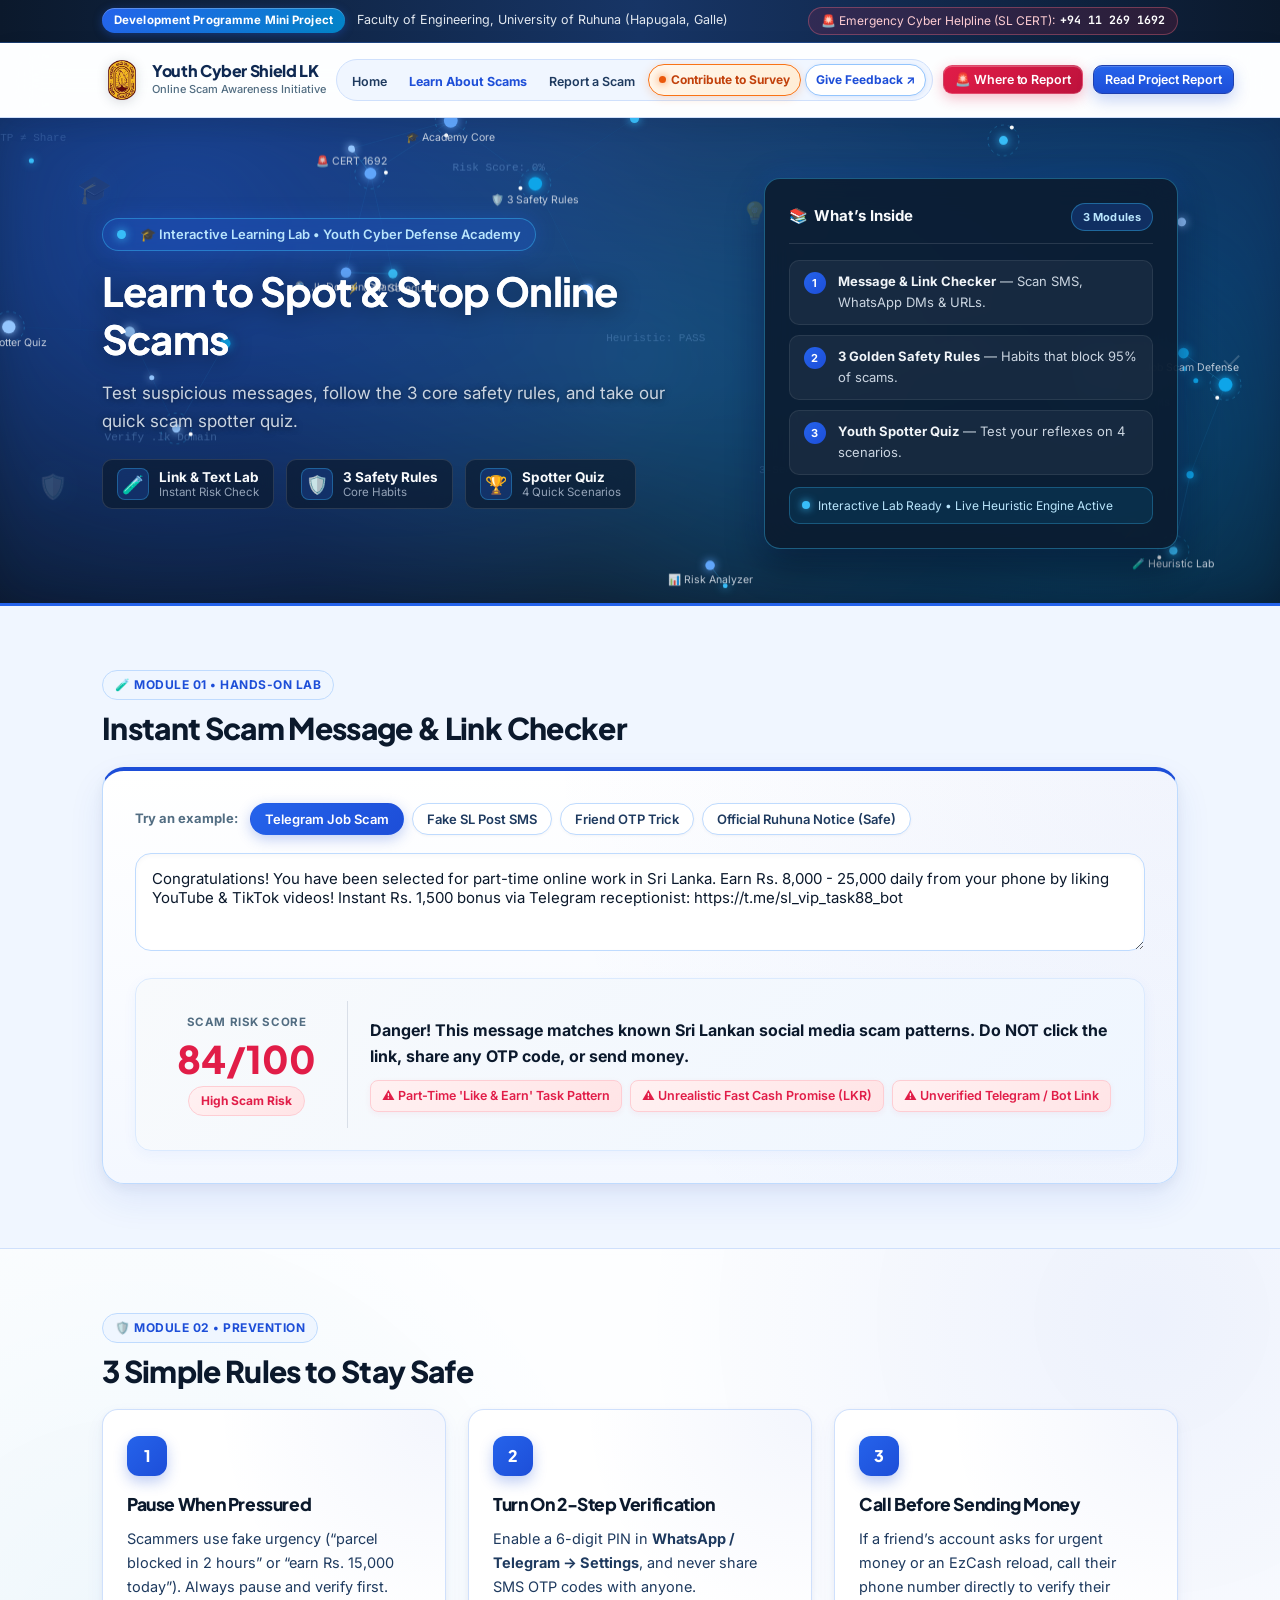
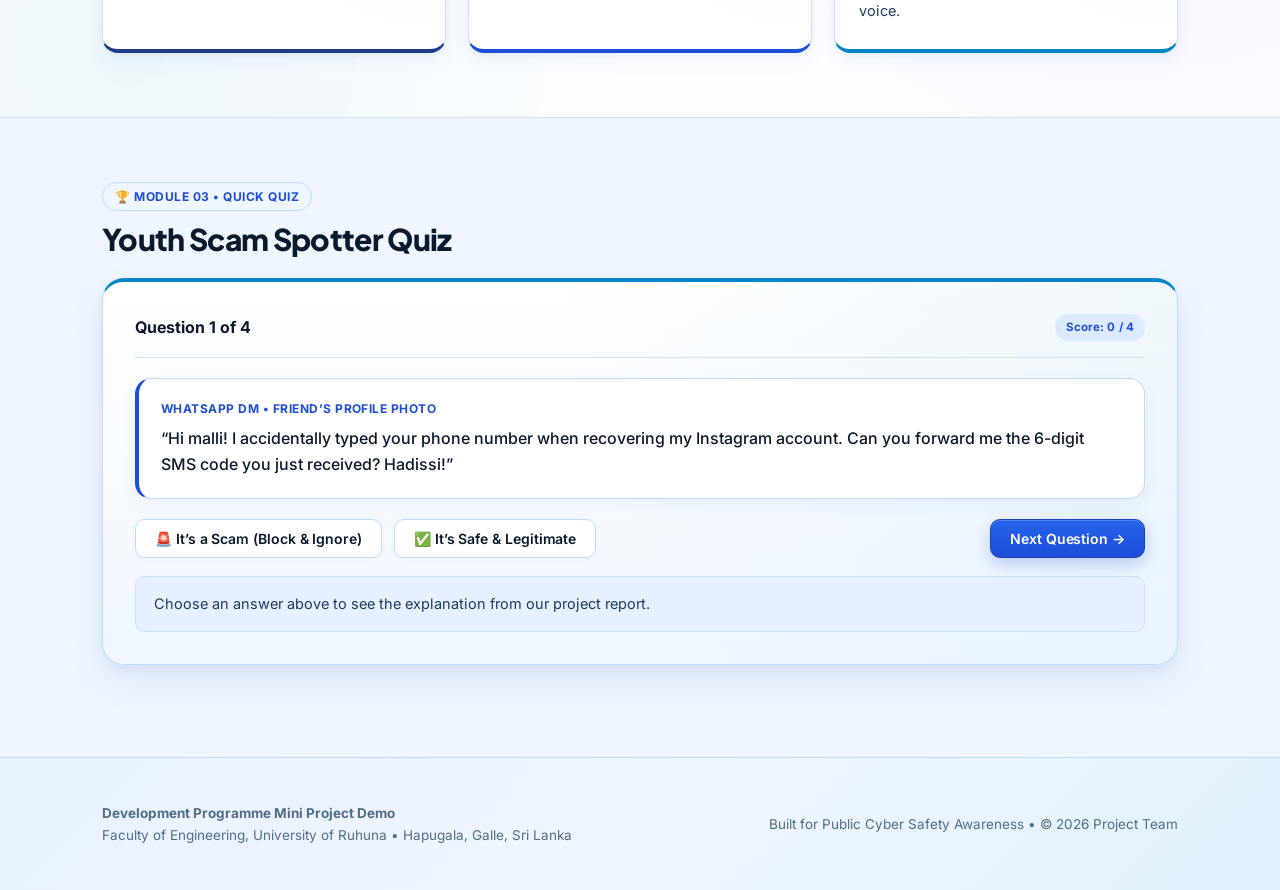
==== commit e5131aeb: "Report a scam tap" ====
--- a/learn-scams.html
+++ b/learn-scams.html
@@ -47,7 +47,7 @@
       <ul class="nav-links">
         <li><a href="index.html">Home</a></li>
         <li><a href="learn-scams.html" style="color: var(--primary); font-weight: 700;">Learn About Scams</a></li>
-        <li><a href="scams-community.html">Scams &amp; Community Hub</a></li>
+        <li><a href="scams-community.html">Report a Scam</a></li>
         <li>
           <a
             href="https://forms.gle/JAWZWWdivyBygaiA6"
@@ -112,7 +112,7 @@
           <li>
             <a href="scams-community.html" class="mobile-nav-link">
               <span class="mobile-nav-icon">📢</span>
-              <span>Scams &amp; Community Hub</span>
+              <span>Report a Scam</span>
               <span class="mobile-nav-tag">Live Feed</span>
             </a>
           </li>
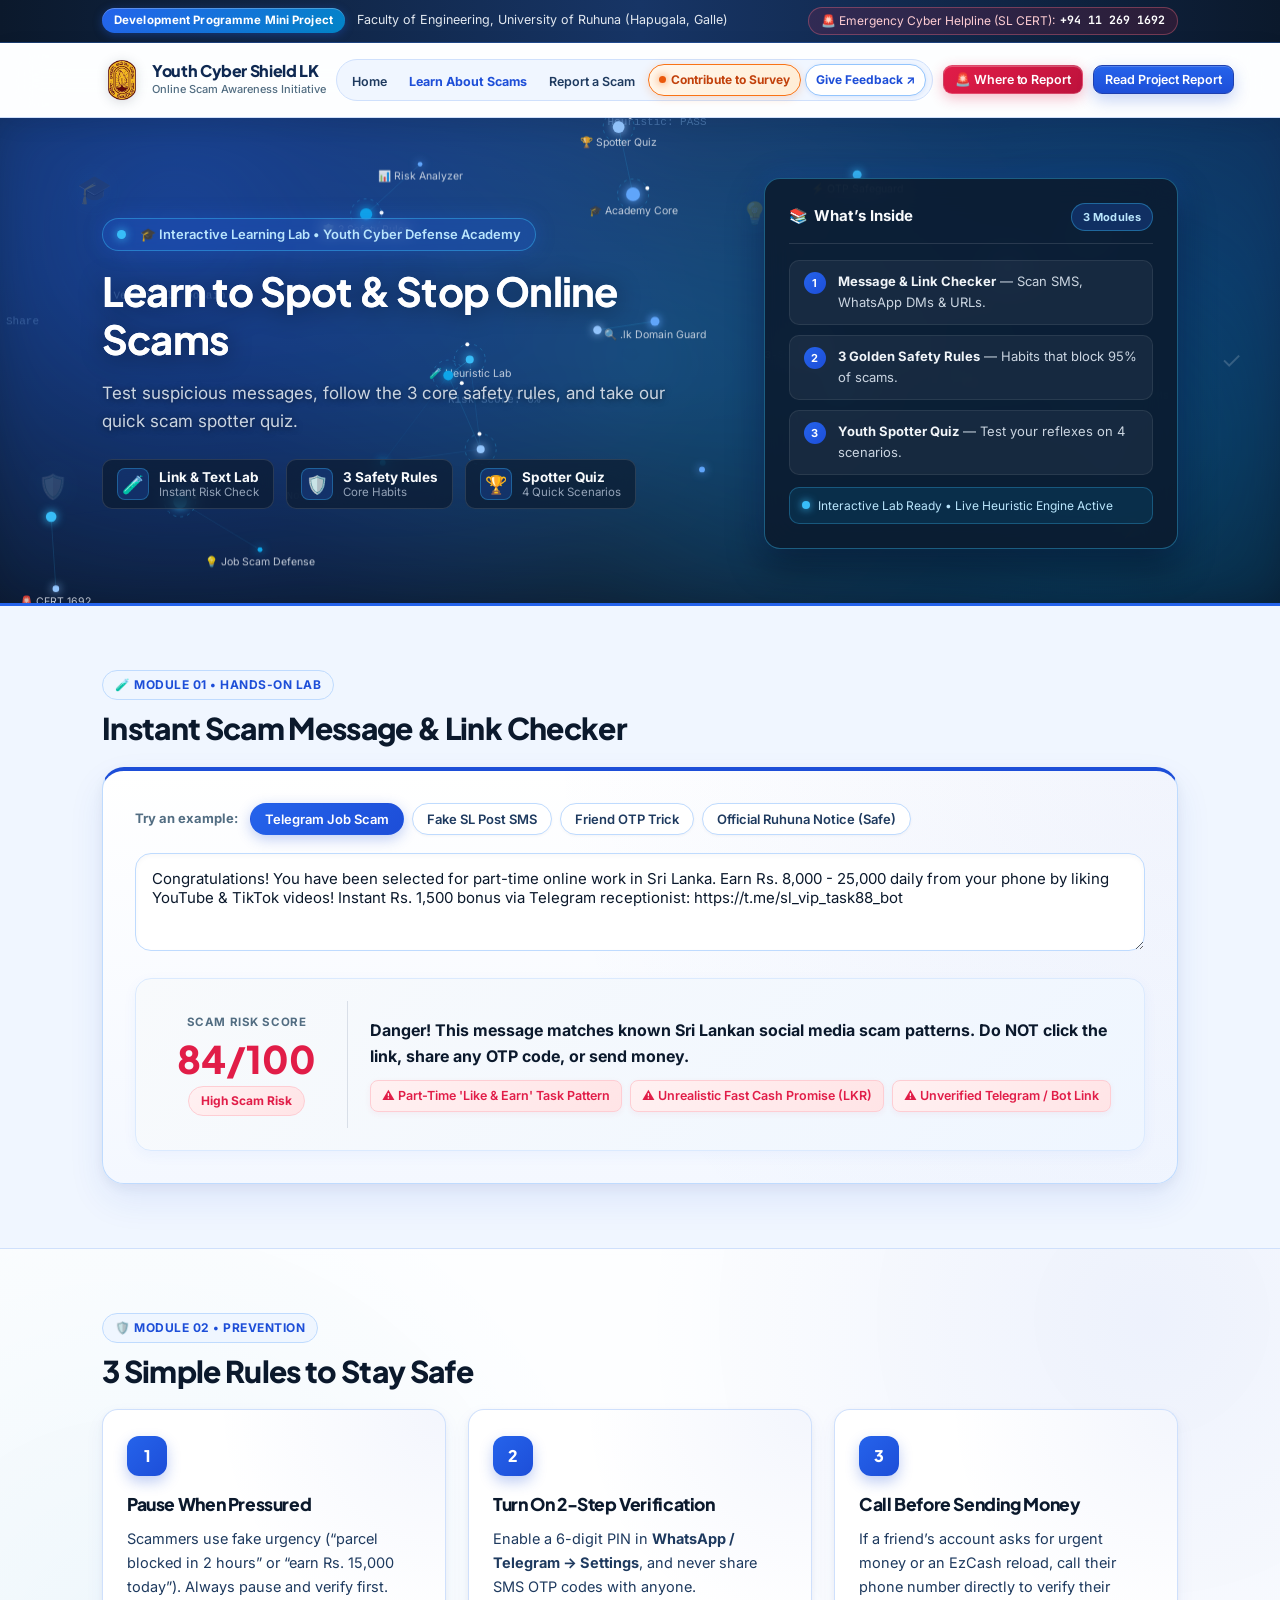
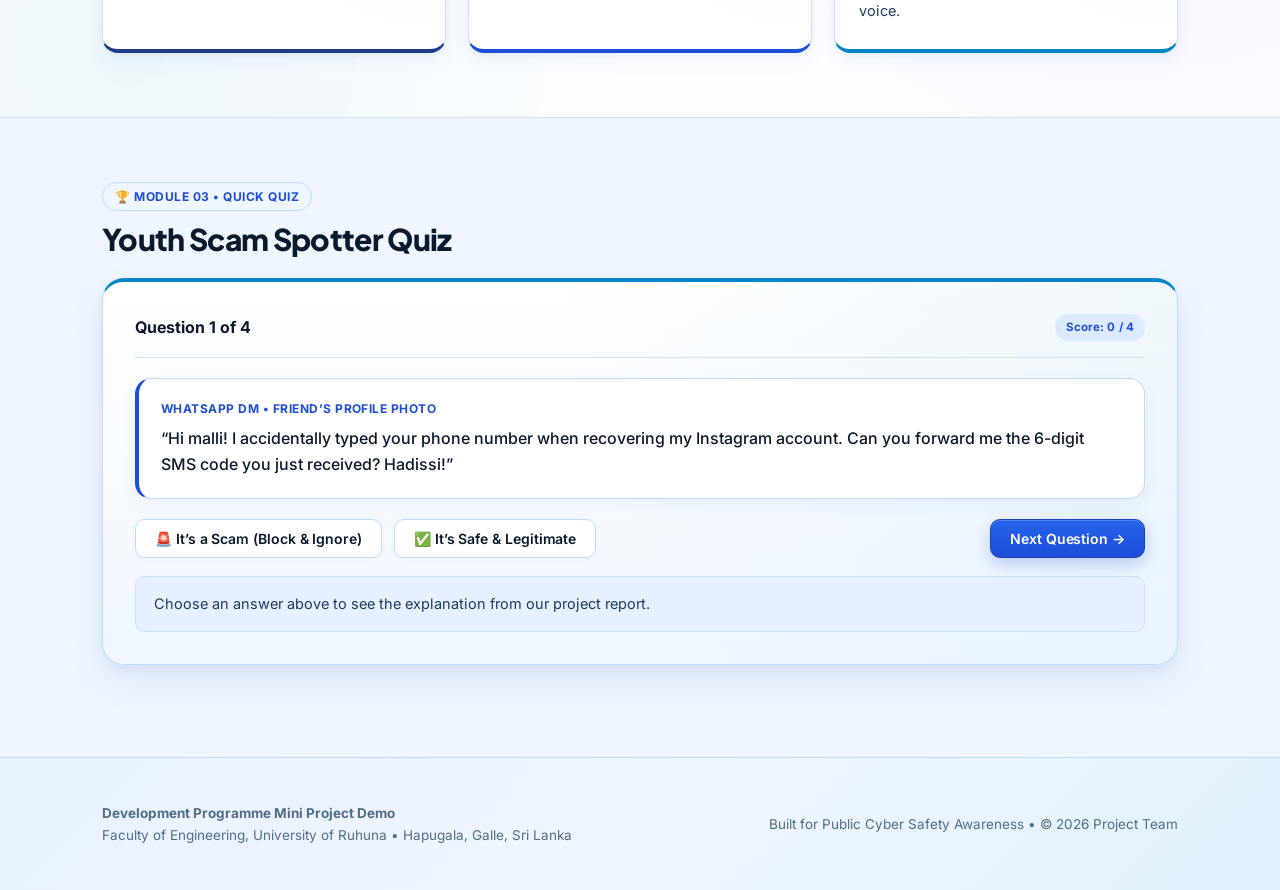
==== commit b1c49e65: "advisor image" ====
--- a/learn-scams.html
+++ b/learn-scams.html
@@ -418,9 +418,9 @@
           </div>
           <div style="display: flex; align-items: center; gap: 12px; padding-top: 10px; border-top: 1px solid var(--border-color);">
             <img
-              src="supervisor.jpg"
+              src="supervisor.jpg?v=2"
               alt="Mr. B.D.S.M. Kavisigamuwa"
-              style="width: 52px; height: 52px; border-radius: 50%; object-fit: cover; object-position: center 22%; border: 2px solid var(--primary); flex-shrink: 0;"
+              style="width: 52px; height: 52px; border-radius: 50%; object-fit: cover; object-position: center 25%; border: 2px solid var(--primary); flex-shrink: 0;"
             />
             <div style="font-size: 13.5px; color: var(--text-body);">
               <strong>Project Supervisor:</strong> Mr. B.D.S.M. Kavisigamuwa<br />
